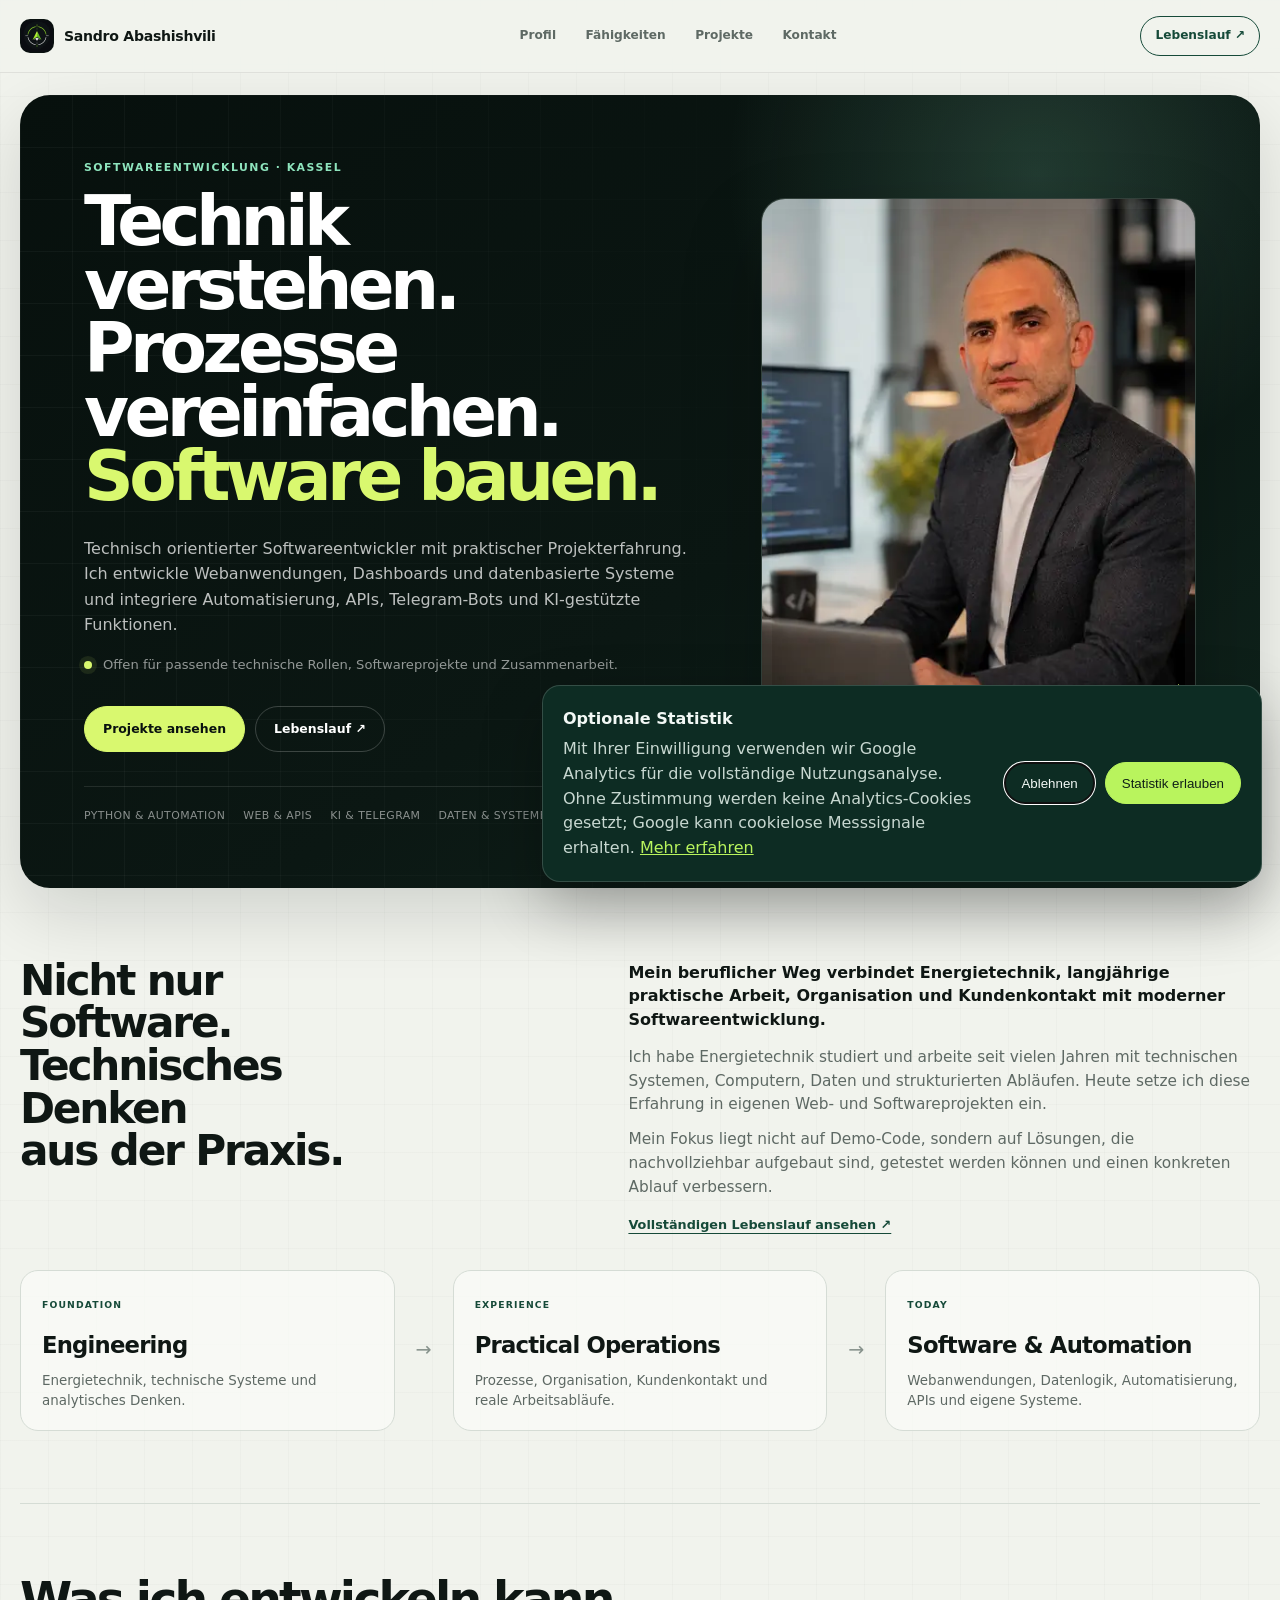
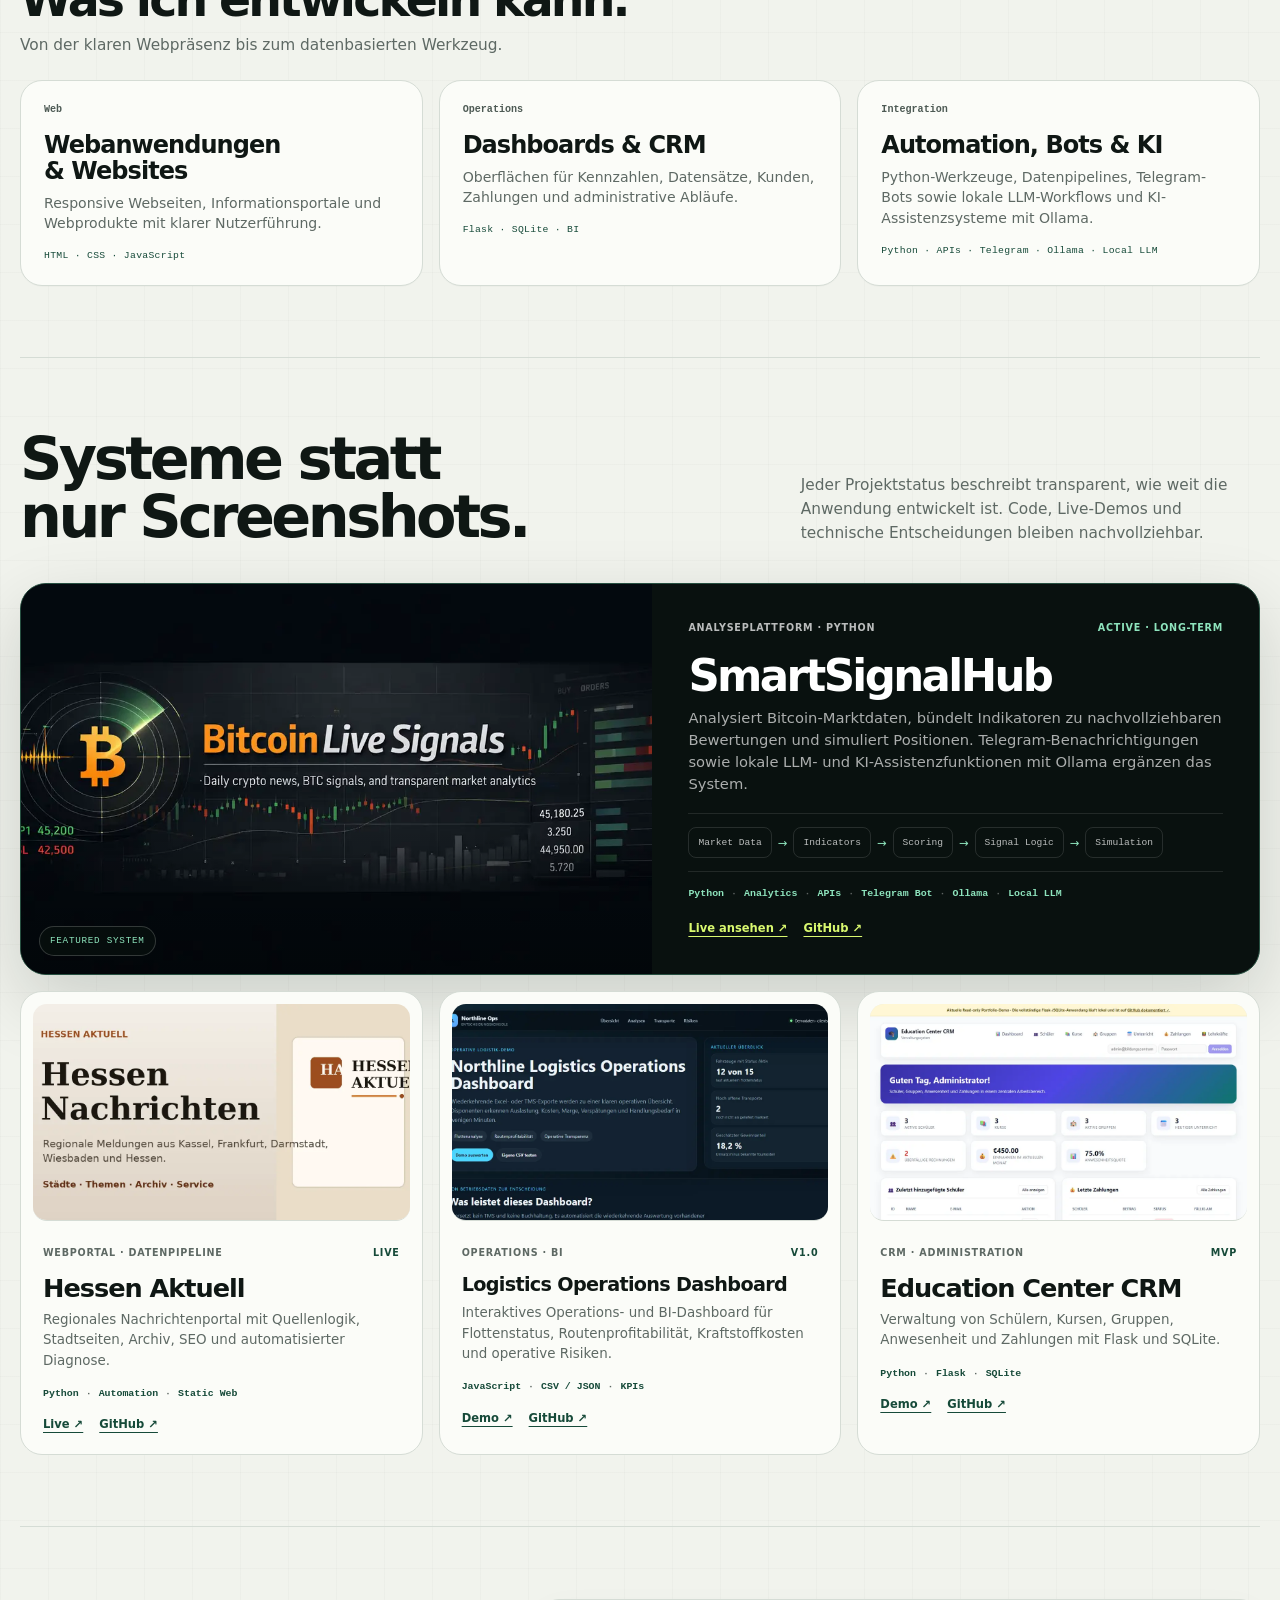
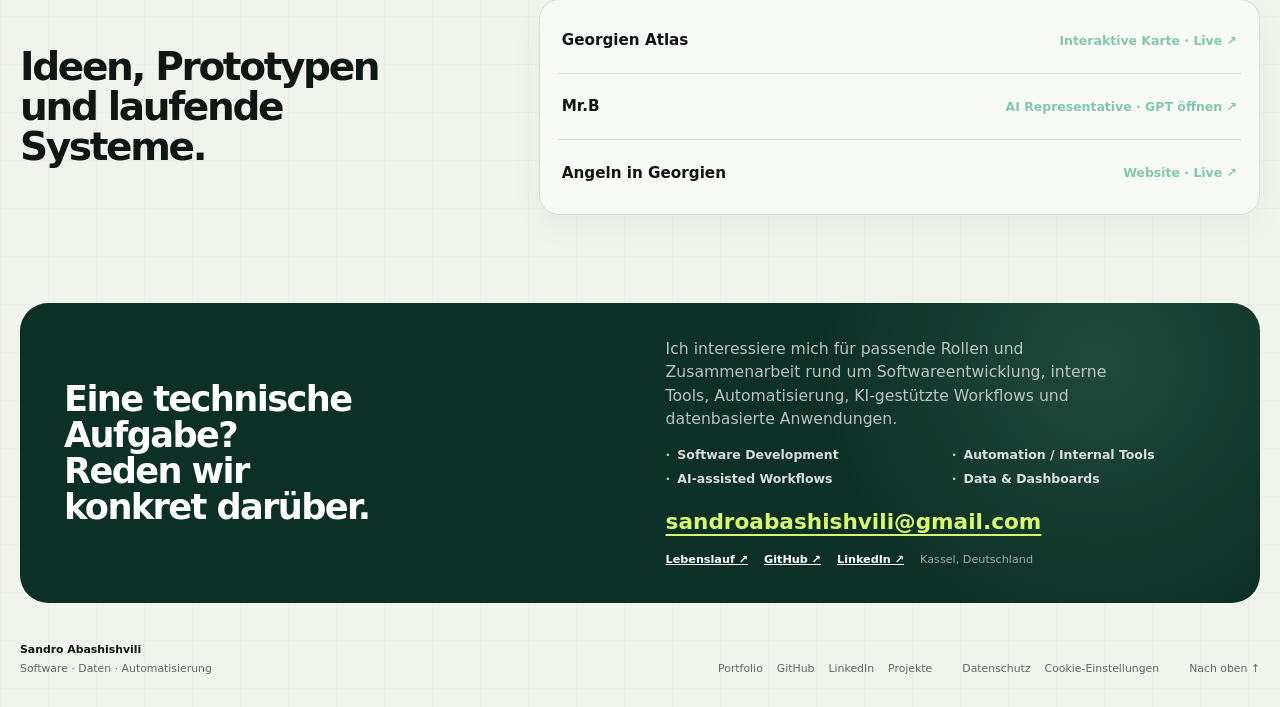
==== index.html @ 49bdd28f "Document Ollama and local LLM experience" ====
<!doctype html>
<html lang="de">
<head>
  <meta charset="utf-8">
  <meta name="viewport" content="width=device-width, initial-scale=1">
  <meta name="description" content="Sandro Abashishvili verbindet Engineering und praktische Prozesse mit Softwareentwicklung: Webanwendungen, Python-Automation, KI-Integration und Telegram-Bots.">
  <meta name="color-scheme" content="light dark">
  <meta name="theme-color" content="#f1f3ed" media="(prefers-color-scheme: light)">
  <meta name="theme-color" content="#09110f" media="(prefers-color-scheme: dark)">
  <meta name="robots" content="index, follow, max-image-preview:large">
  <link rel="canonical" href="https://sandro-abashishvili.de/">
  <meta property="og:title" content="Sandro Abashishvili | Software · Daten · Automatisierung">
  <meta property="og:description" content="Engineering → Practical Operations → Software & Automation. Webanwendungen, Python-Automation, KI-Integration und Telegram-Bots.">
  <meta property="og:type" content="website">
  <meta property="og:url" content="https://sandro-abashishvili.de/">
  <meta property="og:site_name" content="Sandro Abashishvili – Portfolio">
  <meta property="og:locale" content="de_DE">
  <meta property="og:image" content="https://sandro-abashishvili.de/assets/portfolio-social-card.png">
  <meta property="og:image:secure_url" content="https://sandro-abashishvili.de/assets/portfolio-social-card.png">
  <meta property="og:image:type" content="image/png">
  <meta property="og:image:width" content="1200">
  <meta property="og:image:height" content="630">
  <meta property="og:image:alt" content="Portfolio von Sandro Abashishvili – Software, Daten und Automatisierung">
  <meta name="twitter:card" content="summary_large_image">
  <meta name="twitter:title" content="Sandro Abashishvili | Software · Daten · Automatisierung">
  <meta name="twitter:description" content="Engineering → Practical Operations → Software & Automation. Webanwendungen, Python-Automation, KI-Integration und Telegram-Bots.">
  <meta name="twitter:image" content="https://sandro-abashishvili.de/assets/portfolio-social-card.png">
  <meta name="twitter:image:alt" content="Portfolio von Sandro Abashishvili – Software, Daten und Automatisierung">
  <script type="application/ld+json">
  {
    "@context": "https://schema.org",
    "@graph": [
      {
        "@type": "Person",
        "@id": "https://sandro-abashishvili.de/#person",
        "name": "Sandro Abashishvili",
        "url": "https://sandro-abashishvili.de/",
        "image": "https://sandro-abashishvili.de/assets/sandro-portrait.webp",
        "jobTitle": "Softwareentwickler",
        "homeLocation": { "@type": "Place", "name": "Kassel, Deutschland" },
        "sameAs": [
          "https://github.com/sandroabashishvili",
          "https://www.linkedin.com/in/aleksandre-abashishvili-03417617a/"
        ],
        "knowsAbout": ["Python","JavaScript","Webanwendungen","Dashboards","Automatisierung","KI-Integration","Telegram Bots","Datenverarbeitung","APIs"]
      },
      {
        "@type": "WebSite",
        "@id": "https://sandro-abashishvili.de/#website",
        "url": "https://sandro-abashishvili.de/",
        "name": "Sandro Abashishvili – Portfolio",
        "inLanguage": "de-DE",
        "author": { "@id": "https://sandro-abashishvili.de/#person" }
      }
    ]
  }
  </script>
  <title>Sandro Abashishvili | Software · Daten · Automatisierung</title>
  <link rel="icon" href="assets/favicon.svg" type="image/svg+xml">
  <link rel="apple-touch-icon" href="assets/portfolio-app-icon.png">
  <link rel="manifest" href="manifest.webmanifest">
  <!-- Above-the-fold styles stay inline so the mobile headline can paint without waiting for extra requests. -->
  <style>
    :root{--ink:#0f1714;--muted:#5e6964;--paper:#f1f3ed;--paper-2:#e8ece5;--white:#fff;--surface:#fbfcf8;--surface-2:#f5f7f2;--line:#d5dcd5;--green:#164a39;--green-2:#0d3026;--dark:#09110f;--dark-2:#10201a;--mint:#8ee4bd;--lime:#d9f86f;--content:1240px;--shadow:0 24px 64px rgb(15 23 20 / 10%)}
    *{box-sizing:border-box}html{scroll-behavior:smooth;scroll-padding-top:86px}body{margin:0;background:linear-gradient(rgb(15 23 20 / 2%) 1px,transparent 1px),linear-gradient(90deg,rgb(15 23 20 / 2%) 1px,transparent 1px),var(--paper);background-size:48px 48px;color:var(--ink);font-family:Inter,ui-sans-serif,system-ui,-apple-system,BlinkMacSystemFont,"Segoe UI",sans-serif;font-size:16px;line-height:1.58}a{color:inherit}img{display:block;max-width:100%}h1,h2,h3,p{overflow-wrap:break-word}h1,h2,h3{margin-top:0;overflow-wrap:normal;word-break:normal;hyphens:auto;text-wrap:balance}p{text-wrap:pretty}
    .topbar{position:sticky;z-index:100;top:0;border-bottom:1px solid rgb(15 23 20 / 8%);background:rgb(241 243 237 / 88%);backdrop-filter:blur(18px)}.nav-inner,main,footer{width:min(var(--content),calc(100% - 40px));margin-inline:auto}.nav-inner{display:grid;min-height:72px;grid-template-columns:auto 1fr auto;grid-template-areas:"brand nav cv";align-items:center;gap:30px}.brand{grid-area:brand;display:inline-flex;align-items:center;gap:10px;text-decoration:none;white-space:nowrap}.brand span{display:grid;width:34px;height:34px;overflow:hidden;place-items:center;border:1px solid rgb(15 23 20 / 10%);border-radius:10px;background:var(--dark)}.brand span img{width:100%;height:100%;object-fit:cover}.brand strong{color:var(--ink);font-size:.88rem;letter-spacing:-.02em}.topbar nav{grid-area:nav;display:flex;justify-content:flex-end;gap:clamp(16px,2.3vw,30px)}.topbar nav a,.nav-cv{color:var(--muted);font-size:.76rem;font-weight:780;text-decoration:none}.nav-cv{grid-area:cv;padding:9px 14px;border:1px solid var(--green);border-radius:999px;color:var(--green)}.nav-cv-short,.mobile-nav-cv{display:none}.menu-toggle{grid-area:menu;display:none;width:42px;height:42px;padding:10px;border:1px solid var(--line);border-radius:12px;background:transparent;color:var(--ink)}.menu-toggle span{display:block;height:2px;margin:4px 0;border-radius:999px;background:currentColor}
    .hero{position:relative;display:grid;min-height:650px;grid-template-columns:minmax(0,1.1fr) minmax(360px,.78fr);align-items:center;gap:clamp(34px,5vw,76px);margin-top:22px;padding:clamp(42px,5vw,72px);overflow:hidden;border-radius:30px;background:radial-gradient(circle at 82% 10%,rgb(142 228 189 / 18%),transparent 25%),linear-gradient(145deg,#07100d 0%,#0b1713 58%,#10251d 100%);color:var(--white);box-shadow:0 26px 70px rgb(9 17 15 / 14%)}.hero::before{position:absolute;inset:0;background:linear-gradient(rgb(255 255 255 / 4%) 1px,transparent 1px),linear-gradient(90deg,rgb(255 255 255 / 4%) 1px,transparent 1px);background-size:52px 52px;content:"";mask-image:linear-gradient(to right,black,transparent 72%);pointer-events:none}.hero-copy,.portrait-card{position:relative;z-index:1;min-width:0}.hero .eyebrow{margin:0 0 14px;color:var(--mint);font-size:.68rem;font-weight:860;letter-spacing:.14em;text-transform:uppercase}.hero h1{max-width:790px;margin:0;font-size:clamp(3rem,5.4vw,5.7rem);line-height:.92;letter-spacing:-.067em}.hero h1 em{color:var(--lime);font-style:normal}.positioning{max-width:690px;margin:28px 0 0;color:rgb(255 255 255 / 73%);font-size:clamp(1rem,1.25vw,1.12rem)}.availability{display:flex;max-width:690px;align-items:flex-start;gap:11px;margin:18px 0 0;color:rgb(255 255 255 / 56%);font-size:.82rem}.availability>span:first-child{width:8px;height:8px;flex:0 0 auto;margin-top:.46em;border-radius:50%;background:var(--lime)}.actions{display:flex;flex-wrap:wrap;gap:10px;margin-top:30px}.button{display:inline-flex;min-height:46px;align-items:center;justify-content:center;padding:0 18px;border:1px solid rgb(255 255 255 / 20%);border-radius:999px;font-size:.78rem;font-weight:850;text-decoration:none}.button.primary{border-color:var(--lime);background:var(--lime);color:var(--dark)}.button.secondary{color:var(--white)}.hero-meta{display:flex;flex-wrap:wrap;gap:10px 18px;margin-top:34px;padding-top:20px;border-top:1px solid rgb(255 255 255 / 10%);color:rgb(255 255 255 / 52%);font-size:.68rem;letter-spacing:.04em;text-transform:uppercase}
    .portrait-card{margin:0}.portrait-frame{position:relative;aspect-ratio:.78;overflow:hidden;border:1px solid rgb(255 255 255 / 14%);border-radius:24px;background:var(--dark-2);box-shadow:0 34px 80px rgb(0 0 0 / 24%)}.portrait-frame picture{display:block;width:100%;height:100%}.portrait-frame img{width:100%;height:100%;object-fit:cover;object-position:center 26%}.portrait-grid{position:absolute;z-index:2;right:16px;bottom:16px;width:54px;height:54px;border-right:1px solid var(--lime);border-bottom:1px solid var(--lime);opacity:.7}.portrait-card figcaption{display:flex;align-items:center;justify-content:space-between;gap:16px;padding:13px 2px 0;color:rgb(255 255 255 / 54%);font-size:.66rem;letter-spacing:.08em;text-transform:uppercase}.portrait-card figcaption strong{color:var(--mint);font-size:.67rem}
    @media(max-width:1080px){.nav-inner{grid-template-columns:minmax(0,1fr) auto;grid-template-areas:"brand menu" "nav nav";gap:0 12px;padding-block:8px}.menu-toggle{display:block}.nav-cv:not(.mobile-nav-cv){display:none}.topbar nav[data-mobile-menu]{grid-area:nav;display:none!important}.hero{grid-template-columns:minmax(0,1fr) minmax(300px,.72fr);padding:48px}.hero h1{font-size:clamp(2.8rem,6vw,4.8rem)}}
    @media(max-width:760px){.nav-inner,main,footer{width:min(var(--content),calc(100% - 24px))}.nav-inner{min-height:64px}.brand strong{max-width:160px;overflow:hidden;text-overflow:ellipsis}.topbar{background:#09110f}.brand strong{color:#f0f5f1}.hero{min-height:0;grid-template-columns:1fr;gap:24px;margin-top:12px;padding:23px;border-radius:22px}.hero-copy{order:1}.portrait-card{order:2;width:100%;max-width:none}.hero h1{max-width:10.5ch;font-size:clamp(2.35rem,11.3vw,3.45rem);line-height:.98;letter-spacing:-.052em}.positioning{max-width:38rem;margin-top:22px;font-size:1rem;line-height:1.55}.hero-meta{display:grid}.portrait-frame{aspect-ratio:4/3}.portrait-frame img{object-position:center 22%}.portrait-card figcaption{align-items:flex-start;flex-direction:column;gap:3px}}
    @media(max-width:430px){.brand strong{max-width:175px;font-size:.8rem}.hero{padding:20px}.hero h1{max-width:10ch}.button{width:100%}.portrait-frame{aspect-ratio:1/1}}
    @media(prefers-color-scheme:dark){:root{--ink:#f0f5f1;--muted:#c0cbc5;--paper:#09110f;--paper-2:#101b17;--surface:#101b17;--surface-2:#16231e;--line:#31443b;--green:#79d3ad;--green-2:#102d23;--shadow:0 24px 64px rgb(0 0 0 / 24%)}body{background:linear-gradient(rgb(255 255 255 / 2%) 1px,transparent 1px),linear-gradient(90deg,rgb(255 255 255 / 2%) 1px,transparent 1px),var(--paper);background-size:48px 48px}.topbar{border-bottom-color:rgb(255 255 255 / 8%);background:rgb(9 17 15 / 88%)}}
  </style>
  <link rel="stylesheet" href="assets/styles.css" media="print" onload="this.media='all'">
  <link rel="stylesheet" href="assets/polish.css" media="print" onload="this.media='all'">
  <link rel="stylesheet" href="assets/analytics-consent.css" media="print" onload="this.media='all'">
  <noscript><link rel="stylesheet" href="assets/styles.css"><link rel="stylesheet" href="assets/polish.css"><link rel="stylesheet" href="assets/analytics-consent.css"></noscript>
</head>
<body>
  <header class="topbar">
    <div class="nav-inner">
      <a class="brand" href="#start" aria-label="Zur Startseite">
        <span><img src="assets/portfolio-icon.png" alt="" width="36" height="36" decoding="async"></span>
        <strong>Sandro Abashishvili</strong>
      </a>
      <nav id="main-navigation" aria-label="Hauptnavigation" data-mobile-menu>
        <a href="#profil">Profil</a>
        <a href="#arbeitsbereiche">Fähigkeiten</a>
        <a href="#projekte">Projekte</a>
        <a href="#kontakt">Kontakt</a>
        <a class="nav-cv mobile-nav-cv" href="assets/Sandro-Abashishvili-Lebenslauf-IT-2026.pdf" target="_blank" rel="noopener noreferrer">Lebenslauf ↗</a>
      </nav>
      <a class="nav-cv" href="assets/Sandro-Abashishvili-Lebenslauf-IT-2026.pdf" target="_blank" rel="noopener noreferrer"><span class="nav-cv-full">Lebenslauf ↗</span><span class="nav-cv-short">CV ↗</span></a>
      <button class="menu-toggle" type="button" aria-expanded="false" aria-controls="main-navigation" aria-label="Navigation öffnen" data-mobile-menu-button><span></span><span></span><span></span></button>
    </div>
  </header>

  <main>
    <section class="hero" id="start">
      <div class="hero-copy">
        <p class="eyebrow">Softwareentwicklung · Kassel</p>
        <h1>Technik verstehen.<br>Prozesse vereinfachen.<br><em>Software bauen.</em></h1>
        <p class="positioning">Technisch orientierter Softwareentwickler mit praktischer Projekterfahrung. Ich entwickle Webanwendungen, Dashboards und datenbasierte Systeme und integriere Automatisierung, APIs, Telegram-Bots und KI-gestützte Funktionen.</p>
        <p class="availability"><span aria-hidden="true"></span><span class="availability-text">Offen für passende technische Rollen, Softwareprojekte und Zusammenarbeit.</span></p>
        <div class="actions"><a class="button primary" href="#projekte">Projekte ansehen</a><a class="button secondary" href="assets/Sandro-Abashishvili-Lebenslauf-IT-2026.pdf" target="_blank" rel="noopener noreferrer">Lebenslauf ↗</a></div>
        <div class="hero-meta" aria-label="Kurzprofil"><span>Python & Automation</span><span>Web & APIs</span><span>KI & Telegram</span><span>Daten & Systeme</span></div>
      </div>
      <figure class="portrait-card">
        <div class="portrait-frame"><picture><source srcset="assets/sandro-portrait-480.webp 480w, assets/sandro-portrait-720.webp 720w, assets/sandro-portrait-960.webp 960w, assets/sandro-portrait.webp 1122w" sizes="(max-width: 760px) calc(100vw - 64px), (max-width: 1080px) 38vw, 430px" type="image/webp"><img src="assets/sandro-portrait.png" alt="Sandro Abashishvili am Arbeitsplatz" width="1122" height="1402" decoding="async"></picture><span class="portrait-grid" aria-hidden="true"></span></div>
        <figcaption><span>Engineering mindset</span><strong>Praxis → Struktur → Software</strong></figcaption>
      </figure>
    </section>

    <section class="section profile" id="profil">
      <div class="section-heading profile-heading"><h2>Nicht nur Software.<br>Technisches Denken<br>aus der Praxis.</h2></div>
      <div class="profile-content">
        <p class="lead">Mein beruflicher Weg verbindet Energietechnik, langjährige praktische Arbeit, Organisation und Kundenkontakt mit moderner Softwareentwicklung.</p>
        <p>Ich habe Energietechnik studiert und arbeite seit vielen Jahren mit technischen Systemen, Computern, Daten und strukturierten Abläufen. Heute setze ich diese Erfahrung in eigenen Web- und Softwareprojekten ein.</p>
        <p>Mein Fokus liegt nicht auf Demo-Code, sondern auf Lösungen, die nachvollziehbar aufgebaut sind, getestet werden können und einen konkreten Ablauf verbessern.</p>
        <a class="text-link" href="assets/Sandro-Abashishvili-Lebenslauf-IT-2026.pdf" target="_blank" rel="noopener noreferrer">Vollständigen Lebenslauf ansehen ↗</a>
      </div>
      <div class="journey" aria-label="Beruflicher Weg">
        <article><small>Foundation</small><h3>Engineering</h3><p>Energietechnik, technische Systeme und analytisches Denken.</p></article><div class="journey-arrow" aria-hidden="true">→</div>
        <article><small>Experience</small><h3>Practical Operations</h3><p>Prozesse, Organisation, Kundenkontakt und reale Arbeitsabläufe.</p></article><div class="journey-arrow" aria-hidden="true">→</div>
        <article><small>Today</small><h3>Software & Automation</h3><p>Webanwendungen, Datenlogik, Automatisierung, APIs und eigene Systeme.</p></article>
      </div>
    </section>

    <section class="section capabilities-section" id="arbeitsbereiche">
      <div class="section-heading compact"><h2>Was ich entwickeln kann.</h2><p>Von der klaren Webpräsenz bis zum datenbasierten Werkzeug.</p></div>
      <div class="capabilities">
        <article><span>Web</span><h3>Webanwendungen & Websites</h3><p>Responsive Webseiten, Informationsportale und Webprodukte mit klarer Nutzerführung.</p><div>HTML · CSS · JavaScript</div></article>
        <article><span>Operations</span><h3>Dashboards & CRM</h3><p>Oberflächen für Kennzahlen, Datensätze, Kunden, Zahlungen und administrative Abläufe.</p><div>Flask · SQLite · BI</div></article>
        <article><span>Integration</span><h3>Automation, Bots & KI</h3><p>Python-Werkzeuge, Datenpipelines, Telegram-Bots sowie lokale LLM-Workflows und KI-Assistenzsysteme mit Ollama.</p><div>Python · APIs · Telegram · Ollama · Local LLM</div></article>
      </div>
    </section>

    <section class="section projects" id="projekte">
      <div class="section-heading projects-heading"><div><h2>Systeme statt nur Screenshots.</h2></div><p>Jeder Projektstatus beschreibt transparent, wie weit die Anwendung entwickelt ist. Code, Live-Demos und technische Entscheidungen bleiben nachvollziehbar.</p></div>
      <article class="featured-project">
        <a class="featured-visual" href="https://sandro-abashishvili.de/Bitcoin-Live-Signals/" target="_blank" rel="noopener noreferrer" aria-label="SmartSignalHub öffnen"><img src="assets/projects/smartsignalhub.webp" alt="SmartSignalHub – Bitcoin-Marktanalyse und Simulationsplattform" width="1200" height="630" loading="lazy" decoding="async"><span class="visual-label">FEATURED SYSTEM</span></a>
        <div class="featured-content"><div class="project-status"><span>Analyseplattform · Python</span><b>ACTIVE · LONG-TERM</b></div><h3>SmartSignalHub</h3><p class="featured-lead">Analysiert Bitcoin-Marktdaten, bündelt Indikatoren zu nachvollziehbaren Bewertungen und simuliert Positionen. Telegram-Benachrichtigungen sowie lokale LLM- und KI-Assistenzfunktionen mit Ollama ergänzen das System.</p><div class="system-flow" aria-label="Systemablauf"><span>Market Data</span><i>→</i><span>Indicators</span><i>→</i><span>Scoring</span><i>→</i><span>Signal Logic</span><i>→</i><span>Simulation</span></div><div class="tags"><span>Python</span><span>Analytics</span><span>APIs</span><span>Telegram Bot</span><span>Ollama</span><span>Local LLM</span></div><div class="project-actions"><a href="https://sandro-abashishvili.de/Bitcoin-Live-Signals/" target="_blank" rel="noopener noreferrer">Live ansehen ↗</a><a href="https://github.com/sandroabashishvili/Bitcoin-Live-Signals" target="_blank" rel="noopener noreferrer">GitHub ↗</a></div></div>
      </article>
      <div class="project-grid secondary-projects">
        <article class="project-card"><a class="project-image" href="https://sandro-abashishvili.de/hessen-aktuell/" target="_blank" rel="noopener noreferrer" aria-label="Hessen Aktuell öffnen"><img src="assets/projects/hessen-aktuell.webp" alt="Hessen Aktuell – regionales Nachrichtenportal" width="1200" height="630" loading="lazy" decoding="async"></a><div class="project-content"><div class="project-status"><span>Webportal · Datenpipeline</span><b>LIVE</b></div><h3>Hessen Aktuell</h3><p>Regionales Nachrichtenportal mit Quellenlogik, Stadtseiten, Archiv, SEO und automatisierter Diagnose.</p><div class="tags"><span>Python</span><span>Automation</span><span>Static Web</span></div><div class="project-actions"><a href="https://sandro-abashishvili.de/hessen-aktuell/" target="_blank" rel="noopener noreferrer">Live ↗</a><a href="https://github.com/sandroabashishvili/hessen-aktuell" target="_blank" rel="noopener noreferrer">GitHub ↗</a></div></div></article>
        <article class="project-card"><a class="project-image" href="https://sandro-abashishvili.de/logistics-operations-dashboard/" target="_blank" rel="noopener noreferrer" aria-label="Logistics Operations Dashboard öffnen"><img src="assets/projects/logistics-dashboard.webp" alt="Logistics Operations Dashboard" width="1200" height="630" loading="lazy" decoding="async"></a><div class="project-content"><div class="project-status"><span>Operations · BI</span><b>V1.0</b></div><h3>Logistics Operations Dashboard</h3><p>Interaktives Operations- und BI-Dashboard für Flottenstatus, Routenprofitabilität, Kraftstoffkosten und operative Risiken.</p><div class="tags"><span>JavaScript</span><span>CSV / JSON</span><span>KPIs</span></div><div class="project-actions"><a href="https://sandro-abashishvili.de/logistics-operations-dashboard/" target="_blank" rel="noopener noreferrer">Demo ↗</a><a href="https://github.com/sandroabashishvili/logistics-operations-dashboard" target="_blank" rel="noopener noreferrer">GitHub ↗</a></div></div></article>
        <article class="project-card"><a class="project-image" href="https://sandro-abashishvili.de/education-center-crm/" target="_blank" rel="noopener noreferrer" aria-label="Education Center CRM öffnen"><img src="assets/projects/education-crm.webp" alt="Education Center CRM Dashboard" width="1200" height="630" loading="lazy" decoding="async"></a><div class="project-content"><div class="project-status"><span>CRM · Administration</span><b>MVP</b></div><h3>Education Center CRM</h3><p>Verwaltung von Schülern, Kursen, Gruppen, Anwesenheit und Zahlungen mit Flask und SQLite.</p><div class="tags"><span>Python</span><span>Flask</span><span>SQLite</span></div><div class="project-actions"><a href="https://sandro-abashishvili.de/education-center-crm/" target="_blank" rel="noopener noreferrer">Demo ↗</a><a href="https://github.com/sandroabashishvili/education-center-crm" target="_blank" rel="noopener noreferrer">GitHub ↗</a></div></div></article>
      </div>
    </section>

    <section class="section other-projects"><div class="section-heading"><h2>Ideen, Prototypen und laufende Systeme.</h2></div><div class="project-list"><a href="https://sandro-abashishvili.de/georgien-atlas/" target="_blank" rel="noopener noreferrer"><strong>Georgien Atlas</strong><em>Interaktive Karte · Live ↗</em></a><a href="https://chatgpt.com/g/g-67b1e2c281888191a0cb0d1e8e384396-mr-b-smartsignalhub-ai-representative" target="_blank" rel="noopener noreferrer"><strong>Mr.B</strong><em>AI Representative · GPT öffnen ↗</em></a><a href="https://sandro-abashishvili.de/angeln-in-georgien/" target="_blank" rel="noopener noreferrer"><strong>Angeln in Georgien</strong><em>Website · Live ↗</em></a></div></section>

    <section class="contact" id="kontakt"><div class="contact-heading"><h2>Eine technische Aufgabe?<br>Reden wir konkret darüber.</h2></div><div class="contact-copy"><p>Ich interessiere mich für passende Rollen und Zusammenarbeit rund um Softwareentwicklung, interne Tools, Automatisierung, KI-gestützte Workflows und datenbasierte Anwendungen.</p><div class="open-to"><span>Software Development</span><span>Automation / Internal Tools</span><span>AI-assisted Workflows</span><span>Data & Dashboards</span></div><a class="email" href="mailto:sandroabashishvili@gmail.com">sandroabashishvili@gmail.com</a><div class="contact-links"><a href="assets/Sandro-Abashishvili-Lebenslauf-IT-2026.pdf" target="_blank" rel="noopener noreferrer">Lebenslauf ↗</a><a href="https://github.com/sandroabashishvili" target="_blank" rel="noopener noreferrer">GitHub ↗</a><a href="https://www.linkedin.com/in/aleksandre-abashishvili-03417617a/" target="_blank" rel="noopener noreferrer">LinkedIn ↗</a><span>Kassel, Deutschland</span></div></div></section>
  </main>

  <footer><div class="footer-profile"><strong>Sandro Abashishvili</strong><span>Software · Daten · Automatisierung</span></div><nav class="footer-profile-links" aria-label="Profil und Projekte"><a href="https://sandro-abashishvili.de/">Portfolio</a><a href="https://github.com/sandroabashishvili" target="_blank" rel="noopener noreferrer">GitHub</a><a href="https://www.linkedin.com/in/aleksandre-abashishvili-03417617a/" target="_blank" rel="noopener noreferrer">LinkedIn</a><a href="#projekte">Projekte</a></nav><nav class="footer-legal-links" aria-label="Datenschutz und Einstellungen"><a href="datenschutz/">Datenschutz</a><button type="button" class="footer-link-button" data-consent-settings>Cookie-Einstellungen</button></nav><a href="#start">Nach oben ↑</a></footer>
  <script src="assets/analytics-consent.js" defer></script>
  <script src="assets/navigation.js"></script>
</body>
</html>
---- assets/styles.css ----
:root {
  --ink: #0f1714;
  --muted: #5e6964;
  --paper: #f1f3ed;
  --paper-2: #e8ece5;
  --white: #ffffff;
  --surface: #fbfcf8;
  --surface-2: #f5f7f2;
  --line: #d5dcd5;
  --green: #164a39;
  --green-2: #0d3026;
  --dark: #09110f;
  --dark-2: #10201a;
  --mint: #8ee4bd;
  --lime: #d9f86f;
  --orange: #d28f57;
  --radius: 22px;
  --content: 1240px;
  --shadow: 0 24px 64px rgb(15 23 20 / 10%);
}

* { box-sizing: border-box; }
html { scroll-behavior: smooth; scroll-padding-top: 86px; }
body {
  margin: 0;
  background:
    linear-gradient(rgb(15 23 20 / 2%) 1px, transparent 1px),
    linear-gradient(90deg, rgb(15 23 20 / 2%) 1px, transparent 1px),
    var(--paper);
  background-size: 48px 48px;
  color: var(--ink);
  font-family: Inter, ui-sans-serif, system-ui, -apple-system, BlinkMacSystemFont, "Segoe UI", sans-serif;
  font-size: 16px;
  line-height: 1.58;
}
a { color: inherit; }
img { display: block; max-width: 100%; }
h1, h2, h3, p { overflow-wrap: break-word; }
h1, h2, h3 { margin-top: 0; overflow-wrap: normal; word-break: normal; hyphens: auto; text-wrap: balance; }
p { text-wrap: pretty; }
::selection { background: var(--lime); color: var(--dark); }

.topbar {
  position: sticky;
  z-index: 100;
  top: 0;
  border-bottom: 1px solid rgb(15 23 20 / 8%);
  background: rgb(241 243 237 / 88%);
  backdrop-filter: blur(18px);
}

.nav-inner, main, footer {
  width: min(var(--content), calc(100% - 40px));
  margin-inline: auto;
}

.nav-inner {
  display: grid;
  min-height: 72px;
  grid-template-columns: auto 1fr auto;
  grid-template-areas: "brand nav cv";
  align-items: center;
  gap: 30px;
}

.brand {
  grid-area: brand;
  display: inline-flex;
  align-items: center;
  gap: 10px;
  text-decoration: none;
  white-space: nowrap;
}
.brand span {
  display: grid;
  width: 34px;
  height: 34px;
  overflow: hidden;
  place-items: center;
  border: 1px solid rgb(15 23 20 / 10%);
  border-radius: 10px;
  background: var(--dark);
}
.brand span img { width: 100%; height: 100%; object-fit: cover; }
.brand strong { color: var(--ink); font-size: .88rem; letter-spacing: -.02em; }

.topbar nav {
  grid-area: nav;
  display: flex;
  justify-content: flex-end;
  gap: clamp(16px, 2.3vw, 30px);
}
.topbar nav a, .nav-cv {
  color: var(--muted);
  font-size: .76rem;
  font-weight: 780;
  text-decoration: none;
}
.topbar nav a:hover, .topbar nav a:focus-visible { color: var(--ink); }
.nav-cv {
  grid-area: cv;
  padding: 9px 14px;
  border: 1px solid var(--green);
  border-radius: 999px;
  color: var(--green);
  transition: background 180ms ease, color 180ms ease, transform 180ms ease;
}
.nav-cv:hover { background: var(--green); color: var(--white); transform: translateY(-1px); }
.nav-cv-short { display: none; }
.mobile-nav-cv { display: none; }

.menu-toggle {
  grid-area: menu;
  display: none;
  width: 42px;
  height: 42px;
  padding: 10px;
  border: 1px solid var(--line);
  border-radius: 12px;
  background: transparent;
  color: var(--ink);
  cursor: pointer;
}
.menu-toggle span { display: block; height: 2px; margin: 4px 0; border-radius: 999px; background: currentColor; transition: transform 180ms ease, opacity 180ms ease; }
.menu-toggle[aria-expanded="true"] span:nth-child(1) { transform: translateY(6px) rotate(45deg); }
.menu-toggle[aria-expanded="true"] span:nth-child(2) { opacity: 0; }
.menu-toggle[aria-expanded="true"] span:nth-child(3) { transform: translateY(-6px) rotate(-45deg); }

.hero {
  position: relative;
  display: grid;
  min-height: 650px;
  grid-template-columns: minmax(0, 1.1fr) minmax(360px, .78fr);
  align-items: center;
  gap: clamp(34px, 5vw, 76px);
  margin-top: 22px;
  padding: clamp(42px, 5vw, 72px);
  overflow: hidden;
  border-radius: 30px;
  background:
    radial-gradient(circle at 82% 10%, rgb(142 228 189 / 18%), transparent 25%),
    linear-gradient(145deg, #07100d 0%, #0b1713 58%, #10251d 100%);
  color: var(--white);
  box-shadow: 0 26px 70px rgb(9 17 15 / 14%);
}
.hero::before {
  position: absolute;
  inset: 0;
  background:
    linear-gradient(rgb(255 255 255 / 4%) 1px, transparent 1px),
    linear-gradient(90deg, rgb(255 255 255 / 4%) 1px, transparent 1px);
  background-size: 52px 52px;
  content: "";
  mask-image: linear-gradient(to right, black, transparent 72%);
  pointer-events: none;
}
.hero-copy, .portrait-card { position: relative; z-index: 1; min-width: 0; }

.eyebrow, .kicker {
  margin: 0 0 14px;
  color: #3d7662;
  font-size: .68rem;
  font-weight: 860;
  letter-spacing: .14em;
  text-transform: uppercase;
}
.hero .eyebrow { color: var(--mint); }
h1 {
  max-width: 790px;
  margin: 0;
  font-size: clamp(3rem, 5.4vw, 5.7rem);
  line-height: .92;
  letter-spacing: -.067em;
}
h1 em { color: var(--lime); font-style: normal; }
.positioning {
  max-width: 690px;
  margin: 28px 0 0;
  color: rgb(255 255 255 / 73%);
  font-size: clamp(1rem, 1.25vw, 1.12rem);
}
.availability {
  display: flex;
  max-width: 690px;
  align-items: flex-start;
  gap: 11px;
  margin: 18px 0 0;
  color: rgb(255 255 255 / 56%);
  font-size: .82rem;
}
.availability > span:first-child {
  width: 8px;
  height: 8px;
  flex: 0 0 auto;
  margin-top: .46em;
  border-radius: 50%;
  background: var(--lime);
  box-shadow: 0 0 0 5px rgb(217 248 111 / 9%);
}
.availability-text { flex: 1; }
.actions { display: flex; flex-wrap: wrap; gap: 10px; margin-top: 30px; }
.button {
  display: inline-flex;
  min-height: 46px;
  align-items: center;
  justify-content: center;
  padding: 0 18px;
  border: 1px solid rgb(255 255 255 / 20%);
  border-radius: 999px;
  font-size: .78rem;
  font-weight: 850;
  text-decoration: none;
  transition: transform 180ms ease, border-color 180ms ease, background 180ms ease;
}
.button:hover { transform: translateY(-2px); }
.button.primary { border-color: var(--lime); background: var(--lime); color: var(--dark); }
.button.secondary { color: var(--white); }
.button.secondary:hover { border-color: var(--mint); }
.hero-meta {
  display: flex;
  flex-wrap: wrap;
  gap: 10px 18px;
  margin-top: 34px;
  padding-top: 20px;
  border-top: 1px solid rgb(255 255 255 / 10%);
  color: rgb(255 255 255 / 52%);
  font-size: .68rem;
  letter-spacing: .04em;
  text-transform: uppercase;
}
.hero-meta b { margin-right: 6px; color: var(--mint); }

.portrait-card { margin: 0; }
.portrait-frame {
  position: relative;
  aspect-ratio: .78;
  overflow: hidden;
  border: 1px solid rgb(255 255 255 / 14%);
  border-radius: 24px;
  background: var(--dark-2);
  box-shadow: 0 34px 80px rgb(0 0 0 / 24%);
}
.portrait-frame::before {
  position: absolute;
  z-index: 2;
  inset: 0;
  border: 10px solid rgb(255 255 255 / 3%);
  content: "";
  pointer-events: none;
}
.portrait-frame picture { display: block; width: 100%; height: 100%; }
.portrait-frame img { width: 100%; height: 100%; object-fit: cover; object-position: center 26%; }
.portrait-grid {
  position: absolute;
  z-index: 2;
  right: 16px;
  bottom: 16px;
  width: 54px;
  height: 54px;
  border-right: 1px solid var(--lime);
  border-bottom: 1px solid var(--lime);
  opacity: .7;
}
.portrait-grid::before, .portrait-grid::after { position: absolute; right: 0; bottom: 0; background: var(--lime); content: ""; }
.portrait-grid::before { width: 18px; height: 1px; bottom: 17px; }
.portrait-grid::after { width: 1px; height: 18px; right: 17px; }
.portrait-card figcaption {
  display: flex;
  align-items: center;
  justify-content: space-between;
  gap: 16px;
  padding: 13px 2px 0;
  color: rgb(255 255 255 / 54%);
  font-size: .66rem;
  letter-spacing: .08em;
  text-transform: uppercase;
}
.portrait-card figcaption strong { color: var(--mint); font-size: .67rem; }

.system-status {
  display: grid;
  grid-template-columns: 1.1fr repeat(4, minmax(0, 1fr));
  margin-top: 14px;
  overflow: hidden;
  border: 1px solid var(--line);
  border-radius: 16px;
  background: rgb(251 252 248 / 84%);
  box-shadow: 0 8px 26px rgb(15 23 20 / 4%);
}
.system-status > * { min-width: 0; padding: 13px 16px; border-right: 1px solid var(--line); }
.system-status > *:last-child { border-right: 0; }
.status-title { display: flex; align-items: center; gap: 10px; }
.status-title span {
  display: grid;
  width: 30px;
  height: 24px;
  place-items: center;
  border-radius: 7px;
  background: var(--dark);
  color: var(--lime);
  font-family: ui-monospace, SFMono-Regular, Menlo, monospace;
  font-size: .58rem;
}
.status-title strong { font-size: .74rem; text-transform: uppercase; letter-spacing: .07em; }
.system-status a {
  display: grid;
  grid-template-columns: 8px 1fr;
  gap: 1px 8px;
  align-items: center;
  text-decoration: none;
}
.system-status a i { width: 7px; height: 7px; grid-row: 1 / span 2; border-radius: 50%; background: #9aa49f; }
.system-status a i.live { background: #50c878; box-shadow: 0 0 0 4px rgb(80 200 120 / 10%); }
.system-status a i.active { background: var(--orange); box-shadow: 0 0 0 4px rgb(210 143 87 / 10%); }
.system-status a span { overflow: hidden; font-size: .72rem; font-weight: 780; text-overflow: ellipsis; white-space: nowrap; }
.system-status a b { grid-column: 2; color: var(--muted); font-size: .55rem; letter-spacing: .08em; }
.system-status a:hover { background: var(--surface-2); }

.section { padding: clamp(68px, 8vw, 112px) 0; }
.section-heading h2, .contact h2 {
  margin: 0;
  font-size: clamp(2.35rem, 4.6vw, 4.7rem);
  line-height: .98;
  letter-spacing: -.06em;
}
.section-heading h2 span, .contact h2 span { color: #738078; }
.section-heading.compact { max-width: 760px; }
.section-heading > p:last-child:not(.kicker) { max-width: 620px; margin: 18px 0 0; color: var(--muted); }

.profile {
  display: grid;
  grid-template-columns: minmax(0, .9fr) minmax(0, 1.1fr);
  gap: 48px clamp(50px, 8vw, 120px);
}
.profile-content { color: var(--muted); }
.profile-content p { margin: 0 0 18px; }
.profile-content .lead { color: var(--ink); font-size: 1.08rem; font-weight: 680; }
.text-link { display: inline-block; margin-top: 6px; color: var(--green); font-size: .8rem; font-weight: 850; text-underline-offset: 4px; }

.journey {
  display: grid;
  grid-column: 1 / -1;
  grid-template-columns: 1fr auto 1fr auto 1fr;
  align-items: stretch;
  gap: 14px;
  margin-top: 4px;
}
.journey article {
  position: relative;
  min-height: 210px;
  padding: 24px;
  border: 1px solid var(--line);
  border-radius: 18px;
  background: rgb(251 252 248 / 72%);
}
.journey article > span { position: absolute; top: 18px; right: 20px; color: #9aa49f; font-family: ui-monospace, SFMono-Regular, Menlo, monospace; font-size: .66rem; }
.journey small { color: var(--green); font-size: .58rem; font-weight: 850; letter-spacing: .12em; text-transform: uppercase; }
.journey h3 { margin: 38px 0 9px; font-size: 1.42rem; letter-spacing: -.035em; }
.journey p { margin: 0; color: var(--muted); font-size: .82rem; }
.journey-arrow { display: grid; width: 34px; place-items: center; color: #87928c; font-size: 1.2rem; }

.capabilities-section { border-top: 1px solid var(--line); }
.capabilities { display: grid; grid-template-columns: repeat(3, minmax(0, 1fr)); gap: 16px; margin-top: 34px; }
.capabilities article {
  display: flex;
  min-height: 280px;
  flex-direction: column;
  padding: 28px;
  border: 1px solid var(--line);
  border-radius: var(--radius);
  background: var(--surface);
  box-shadow: 0 1px 0 rgb(15 23 20 / 2%);
  transition: transform 200ms ease, box-shadow 200ms ease, border-color 200ms ease;
}
.capabilities article:hover { transform: translateY(-4px); border-color: rgb(22 74 57 / 28%); box-shadow: var(--shadow); }
.capabilities article > span { color: #4d5a54; font-family: ui-monospace, SFMono-Regular, Menlo, monospace; font-size: .63rem; font-weight: 800; }
.capabilities h3 { margin: 48px 0 12px; font-size: 1.5rem; line-height: 1.08; letter-spacing: -.04em; }
.capabilities p { margin: 0; color: var(--muted); font-size: .86rem; }
.capabilities article > div { margin-top: auto; padding-top: 28px; color: var(--green); font-family: ui-monospace, SFMono-Regular, Menlo, monospace; font-size: .61rem; letter-spacing: .03em; }

.projects { border-top: 1px solid var(--line); }
.projects-heading { display: grid; grid-template-columns: minmax(0, 1fr) minmax(300px, .62fr); align-items: end; gap: 40px; }
.projects-heading > p { margin: 0 0 4px; color: var(--muted); }

.featured-project {
  display: grid;
  grid-template-columns: minmax(0, 1.2fr) minmax(360px, .8fr);
  margin-top: 38px;
  overflow: hidden;
  border: 1px solid #264f40;
  border-radius: 26px;
  background: var(--dark);
  color: var(--white);
  box-shadow: 0 26px 72px rgb(9 17 15 / 16%);
}
.featured-visual { position: relative; display: block; min-height: 480px; overflow: hidden; background: #020706; }
.featured-visual img { width: 100%; height: 100%; object-fit: cover; object-position: center; transition: transform 260ms ease; }
.featured-visual:hover img { transform: scale(1.012); }
.featured-visual::after { position: absolute; inset: 0; background: linear-gradient(to top, rgb(0 0 0 / 30%), transparent 38%); content: ""; }
.visual-label {
  position: absolute;
  z-index: 2;
  left: 18px;
  bottom: 18px;
  padding: 7px 10px;
  border: 1px solid rgb(255 255 255 / 18%);
  border-radius: 999px;
  background: rgb(9 17 15 / 72%);
  color: var(--mint);
  font-family: ui-monospace, SFMono-Regular, Menlo, monospace;
  font-size: .58rem;
  letter-spacing: .08em;
}
.featured-content { display: flex; min-width: 0; flex-direction: column; padding: clamp(30px, 4vw, 46px); }
.project-status { display: flex; align-items: center; justify-content: space-between; gap: 14px; color: var(--muted); font-size: .6rem; font-weight: 850; letter-spacing: .08em; text-transform: uppercase; }
.featured-project .project-status { color: rgb(255 255 255 / 72%); }
.project-status b { color: var(--green); white-space: nowrap; }
.featured-project .project-status b { color: var(--mint); }
.featured-content h3 { margin: 34px 0 13px; font-size: clamp(2.2rem, 4vw, 4rem); line-height: .95; letter-spacing: -.06em; }
.featured-lead { margin: 0; color: rgb(255 255 255 / 66%); font-size: .94rem; }
.system-flow { display: flex; flex-wrap: wrap; align-items: center; gap: 7px; margin-top: 28px; padding: 16px 0; border-top: 1px solid rgb(255 255 255 / 10%); border-bottom: 1px solid rgb(255 255 255 / 10%); }
.system-flow span { padding: 6px 8px; border: 1px solid rgb(255 255 255 / 12%); border-radius: 8px; color: rgb(255 255 255 / 72%); font-family: ui-monospace, SFMono-Regular, Menlo, monospace; font-size: .58rem; }
.system-flow i { color: var(--mint); font-style: normal; font-size: .72rem; }
.tags { display: flex; flex-wrap: wrap; gap: 6px; margin-top: 20px; }
.tags span { padding: 6px 9px; border: 1px solid var(--line); border-radius: 999px; color: var(--muted); font-size: .64rem; font-weight: 760; }
.featured-project .tags span { border-color: rgb(255 255 255 / 12%); color: rgb(255 255 255 / 56%); }
.project-actions { display: flex; flex-wrap: wrap; gap: 16px; margin-top: auto; padding-top: 28px; }
.project-actions a { color: var(--green); font-size: .72rem; font-weight: 850; text-underline-offset: 4px; }
.featured-project .project-actions a { color: var(--lime); }

.project-grid { display: grid; grid-template-columns: repeat(3, minmax(0, 1fr)); gap: 16px; margin-top: 16px; }
.project-card {
  display: flex;
  min-width: 0;
  overflow: hidden;
  flex-direction: column;
  border: 1px solid var(--line);
  border-radius: var(--radius);
  background: var(--surface);
  transition: transform 200ms ease, box-shadow 200ms ease;
}
.project-card:hover { transform: translateY(-4px); box-shadow: var(--shadow); }
.project-image { position: relative; display: block; aspect-ratio: 1200 / 690; overflow: hidden; border-bottom: 1px solid var(--line); background: #e8ede8; }
.project-image img { width: 100%; height: 100%; object-fit: cover; object-position: center; transition: transform 220ms ease; }
.project-image img[src*="education-crm"] { object-position: top center; }
.project-card:hover .project-image img { transform: scale(1.015); }
.project-content { display: flex; min-width: 0; flex: 1; flex-direction: column; padding: 24px; }
.project-content h3 { margin: 20px 0 10px; font-size: clamp(1.3rem, 2vw, 1.75rem); line-height: 1.06; letter-spacing: -.04em; }
.project-content > p { margin: 0; color: var(--muted); font-size: .82rem; }
.project-content .project-actions { padding-top: 24px; }

.other-projects { display: grid; grid-template-columns: minmax(0, .78fr) minmax(0, 1.22fr); gap: clamp(50px, 8vw, 120px); border-top: 1px solid var(--line); }
.project-list { border-top: 1px solid var(--line); }
.project-list a { display: grid; grid-template-columns: 40px 1fr auto; align-items: center; gap: 16px; min-height: 72px; border-bottom: 1px solid var(--line); text-decoration: none; transition: padding 180ms ease, background 180ms ease; }
.project-list a:hover { padding-inline: 12px; background: rgb(255 255 255 / 42%); }
.project-list span { color: #929d97; font-family: ui-monospace, SFMono-Regular, Menlo, monospace; font-size: .62rem; }
.project-list strong { font-size: .88rem; }
.project-list em { color: var(--muted); font-size: .68rem; font-style: normal; }

.contact {
  display: grid;
  grid-template-columns: minmax(0, 1fr) minmax(340px, .78fr);
  gap: clamp(50px, 8vw, 110px);
  margin: 28px 0 74px;
  padding: clamp(42px, 6vw, 68px);
  border-radius: 28px;
  background:
    radial-gradient(circle at 87% 20%, rgb(142 228 189 / 14%), transparent 25%),
    var(--green-2);
  color: var(--white);
}
.contact .kicker { color: var(--mint); }
.contact h2 span { color: rgb(255 255 255 / 52%); }
.contact-copy { color: rgb(255 255 255 / 70%); }
.contact-copy > p { margin-top: 0; }
.open-to { display: flex; flex-wrap: wrap; gap: 7px; margin: 22px 0 28px; }
.open-to span { padding: 7px 10px; border: 1px solid rgb(255 255 255 / 14%); border-radius: 999px; color: rgb(255 255 255 / 72%); font-size: .64rem; }
.email { display: inline-block; color: var(--lime); font-size: clamp(1rem, 2vw, 1.35rem); font-weight: 850; text-underline-offset: 5px; }
.contact-links { display: flex; flex-wrap: wrap; gap: 10px 16px; margin-top: 24px; color: rgb(255 255 255 / 58%); font-size: .7rem; }
.contact-links a { color: var(--white); font-weight: 760; }

footer {
  display: grid;
  grid-template-columns: 1fr auto auto auto;
  align-items: end;
  gap: 18px 30px;
  padding: 0 0 30px;
  color: var(--muted);
  font-size: .68rem;
}
.footer-profile { display: grid; gap: 2px; }
.footer-profile strong { color: var(--ink); }
.footer-profile-links, .footer-legal-links { display: flex; gap: 14px; }
footer a, .footer-link-button { color: inherit; font: inherit; text-decoration: none; }
footer a:hover, .footer-link-button:hover { color: var(--ink); }
.footer-link-button { padding: 0; border: 0; background: none; cursor: pointer; }

@media (max-width: 1080px) {
  .nav-inner { grid-template-columns: auto 1fr auto auto; grid-template-areas: "brand . cv menu"; gap: 14px; }
  .topbar nav[data-mobile-menu] {
    position: absolute;
    top: calc(100% + 1px);
    right: 20px;
    left: 20px;
    display: none;
    padding: 14px;
    border: 1px solid var(--line);
    border-radius: 16px;
    background: var(--surface);
    box-shadow: var(--shadow);
  }
  .topbar nav[data-mobile-menu][data-open="true"] { display: grid; gap: 4px; }
  .topbar nav[data-mobile-menu] a { padding: 11px 10px; border-radius: 10px; }
  .topbar nav[data-mobile-menu] a:hover { background: var(--paper-2); }
  .mobile-nav-cv { display: block; }
  .menu-toggle { display: block; }
  .hero { grid-template-columns: minmax(0, 1fr) minmax(300px, .72fr); padding: 48px; }
  h1 { font-size: clamp(2.8rem, 6vw, 4.8rem); }
  .system-status { grid-template-columns: repeat(2, minmax(0, 1fr)); }
  .system-status > * { border-bottom: 1px solid var(--line); }
  .system-status > *:nth-last-child(-n+2) { border-bottom: 0; }
  .status-title { grid-column: 1 / -1; }
  .profile, .other-projects, .contact { grid-template-columns: 1fr 1fr; gap: 48px; }
  .journey { grid-template-columns: 1fr; }
  .journey-arrow { width: auto; height: 22px; transform: rotate(90deg); }
  .project-grid { grid-template-columns: repeat(2, minmax(0, 1fr)); }
  .featured-project { grid-template-columns: 1fr; }
  .featured-visual { min-height: 390px; }
  .projects-heading { grid-template-columns: 1fr; align-items: start; }
  footer { grid-template-columns: 1fr auto; }
}

@media (max-width: 760px) {
  .nav-inner, main, footer { width: min(var(--content), calc(100% - 24px)); }
  .nav-inner { min-height: 64px; }
  .brand strong { max-width: 160px; overflow: hidden; text-overflow: ellipsis; }
  .nav-cv-full { display: none; }
  .nav-cv-short { display: inline; }
  .nav-cv { padding: 8px 11px; }
  .hero { min-height: 0; grid-template-columns: 1fr; gap: 34px; margin-top: 12px; padding: 30px; border-radius: 22px; }
  .hero-copy { order: 1; }
  .portrait-card { order: 2; max-width: 520px; }
  h1 { font-size: clamp(2.65rem, 13vw, 4.3rem); }
  .positioning { margin-top: 22px; font-size: .98rem; }
  .hero-meta { display: grid; }
  .portrait-frame { aspect-ratio: 1 / 1.05; }
  .portrait-frame img { object-position: center 22%; }
  .portrait-card figcaption { align-items: flex-start; flex-direction: column; gap: 3px; }
  .system-status { grid-template-columns: 1fr; }
  .system-status > *, .system-status > *:nth-last-child(-n+2) { border-right: 0; border-bottom: 1px solid var(--line); }
  .system-status > *:last-child { border-bottom: 0; }
  .status-title { grid-column: auto; }
  .section { padding: 64px 0; }
  .section-heading h2, .contact h2 { font-size: clamp(2.2rem, 11vw, 3.6rem); }
  .profile, .other-projects, .contact { grid-template-columns: 1fr; gap: 34px; }
  .journey { margin-top: 0; }
  .capabilities { grid-template-columns: 1fr; }
  .capabilities article { min-height: 220px; }
  .capabilities h3 { margin-top: 34px; }
  .featured-visual { min-height: 300px; }
  .featured-content { padding: 28px; }
  .system-flow { gap: 5px; }
  .system-flow span { font-size: .54rem; }
  .project-grid { grid-template-columns: 1fr; }
  .project-list a { grid-template-columns: 28px 1fr; padding: 12px 0; }
  .project-list em { grid-column: 2; }
  .contact { margin-bottom: 48px; padding: 30px; border-radius: 22px; }
  footer { grid-template-columns: 1fr; align-items: start; }
  .footer-profile-links, .footer-legal-links { flex-wrap: wrap; }
}

@media (max-width: 430px) {
  .brand strong { max-width: 125px; font-size: .8rem; }
  .hero { padding: 24px; }
  h1 { font-size: clamp(2.45rem, 13vw, 3.55rem); }
  .button { width: 100%; }
  .portrait-frame { aspect-ratio: .92; }
  .project-status { align-items: flex-start; flex-direction: column; gap: 5px; }
  .featured-content h3 { font-size: 2.3rem; }
}

@media (prefers-reduced-motion: reduce) {
  html { scroll-behavior: auto; }
  *, *::before, *::after { transition-duration: .01ms !important; animation-duration: .01ms !important; animation-iteration-count: 1 !important; }
}

@media (prefers-color-scheme: dark) {
  :root {
    --ink: #f0f5f1;
    --muted: #9aa8a1;
    --paper: #09110f;
    --paper-2: #101b17;
    --surface: #101a17;
    --surface-2: #14221d;
    --line: #26352f;
    --green: #79d3ad;
    --green-2: #102d23;
    --shadow: 0 24px 64px rgb(0 0 0 / 24%);
  }
  body {
    background:
      linear-gradient(rgb(255 255 255 / 2%) 1px, transparent 1px),
      linear-gradient(90deg, rgb(255 255 255 / 2%) 1px, transparent 1px),
      var(--paper);
    background-size: 48px 48px;
  }
  .topbar { border-bottom-color: rgb(255 255 255 / 8%); background: rgb(9 17 15 / 88%); }
  .nav-cv { border-color: var(--green); color: var(--green); }
  .nav-cv:hover { background: var(--green); color: var(--dark); }
  .system-status, .journey article { background: rgb(16 26 23 / 86%); }
  .capabilities article, .project-card { background: var(--surface); }
  .project-list a:hover { background: rgb(255 255 255 / 3%); }
  .tags span { border-color: var(--line); }
  .button.primary { color: var(--dark); }
  .topbar nav[data-mobile-menu] { background: var(--surface); }
  .topbar nav[data-mobile-menu] a:hover { background: var(--paper-2); }
}
---- assets/polish.css ----
/* Responsive typography, spacing and proportion refinements. */
html, body { max-width: 100%; overflow-x: clip; }
p, li, span, a { overflow-wrap: normal; word-break: normal; }
p { text-wrap: wrap; hyphens: none; }
h1, h2, h3 { text-wrap: balance; hyphens: none; }

.section { padding-block: clamp(50px, 5.6vw, 74px); }
.section-heading h2,
.contact h2 { color: var(--ink); }
.contact h2 { color: var(--white); }
.section-heading h2 span,
.contact h2 span { color: inherit; }

.featured-lead,
.project-content > p,
.profile-content p,
.contact-copy > p,
.section-heading > p,
.journey p,
.capabilities p {
  max-width: 68ch;
  line-height: 1.55;
}
.profile-content p,
.contact-copy > p,
.section-heading > p:last-child:not(.kicker) {
  font-size: clamp(.96rem, 1.05vw, 1.04rem);
}

/* Profile */
.profile {
  grid-template-columns: minmax(0, .92fr) minmax(0, 1.08fr);
  align-items: start;
  gap: 34px clamp(40px, 5.5vw, 76px);
}
.profile-heading h2 {
  max-width: 11ch;
  font-size: clamp(2.5rem, 3.3vw, 3.5rem);
  line-height: 1.01;
  letter-spacing: -.052em;
}
.profile-content { padding-top: 1px; }
.profile-content p { margin-bottom: 11px; }
.profile-content .lead {
  margin-bottom: 14px;
  font-size: clamp(1rem, 1.12vw, 1.08rem);
  line-height: 1.48;
}
.text-link { margin-top: 3px; }

.journey { gap: 12px; margin-top: 0; }
.journey article { min-height: 0; padding: 19px 21px; }
.journey h3 { margin: 13px 0 7px; }
.journey p { font-size: .84rem; line-height: 1.5; }
.journey small { display: inline-block; }

/* Capabilities */
.section-heading.compact { max-width: none; }
.capabilities-section .section-heading h2 {
  max-width: none;
  white-space: nowrap;
  font-size: clamp(2.55rem, 3.7vw, 3.9rem);
  line-height: 1;
}
.capabilities-section .section-heading > p:last-child:not(.kicker) { margin-top: 11px; }
.capabilities { margin-top: 22px; }
.capabilities article { min-height: 0; padding: 21px 23px; }
.capabilities h3 { margin: 15px 0 8px; }
.capabilities p { font-size: .88rem; line-height: 1.48; }
.capabilities article > div { margin-top: 14px; padding-top: 0; }

/* Featured project */
.featured-project { grid-template-columns: minmax(0, 1.02fr) minmax(455px, .98fr); }
.featured-visual { min-height: 390px; }
.featured-content { padding: clamp(26px, 3vw, 36px); }
.featured-content h3 {
  margin: 20px 0 10px;
  font-size: clamp(2.5rem, 3.4vw, 3.55rem);
}
.featured-lead { font-size: .92rem; line-height: 1.5; }
.system-flow {
  flex-wrap: nowrap;
  gap: 6px;
  margin-top: 18px;
  padding: 13px 0;
}
.system-flow span { flex: 0 0 auto; padding: 7px 9px; font-size: .6rem; }
.system-flow i { flex: 0 0 auto; }
.featured-project .tags { margin-top: 14px; }
.featured-project .project-actions { margin-top: 17px; padding-top: 0; }

/* Technology labels are text, not buttons. */
.project-card .tags,
.featured-project .tags {
  gap: 7px;
  align-items: center;
}
.project-card .tags span,
.featured-project .tags span {
  padding: 0;
  border: 0;
  border-radius: 0;
  background: transparent;
  color: var(--green);
  font-family: ui-monospace, SFMono-Regular, Menlo, monospace;
  font-size: .62rem;
  font-weight: 760;
}
.featured-project .tags span { color: var(--mint); }
.project-card .tags span + span::before,
.featured-project .tags span + span::before {
  margin-right: 7px;
  color: var(--muted);
  content: "·";
}
.featured-project .tags span + span::before { color: rgb(255 255 255 / 35%); }

.featured-project .project-actions a,
.project-card .project-actions a {
  font-weight: 850;
  text-decoration-thickness: 1px;
  text-underline-offset: 4px;
}
.featured-project .project-actions a { color: var(--lime); }
.project-card .project-actions a { color: var(--green); }
.featured-project .project-actions a:hover,
.project-card .project-actions a:hover { color: var(--green-2); }
.featured-project .project-actions a:hover { color: var(--mint); }

/* Secondary project cards */
.secondary-projects .project-image {
  margin: 12px 12px 6px;
  overflow: hidden;
  border-radius: 14px;
}
.secondary-projects .project-image img {
  width: 100%;
  height: 100%;
  object-fit: cover;
}
.project-content { padding: 18px 22px 20px; }
.project-content h3 { margin: 15px 0 8px; }
.project-content > p { font-size: .84rem; line-height: 1.5; }
.project-content > .tags { margin-top: 15px; padding-top: 0; }
.project-content .project-actions { margin-top: 14px; padding-top: 0; }
.secondary-projects .project-card:nth-child(2) .project-content h3 {
  font-size: 1.2rem;
  white-space: nowrap;
  letter-spacing: -.035em;
}

/* Other work */
.other-projects {
  grid-template-columns: minmax(360px, .78fr) minmax(0, 1.22fr);
  align-items: center;
  gap: clamp(34px, 4.5vw, 64px);
}
.other-projects .section-heading h2 {
  max-width: 16ch;
  font-size: clamp(2.35rem, 3.05vw, 3.2rem);
  line-height: 1.02;
  text-wrap: balance;
}
.project-list {
  overflow: hidden;
  padding: 8px 18px;
  border: 1px solid var(--line);
  border-radius: 20px;
  background: color-mix(in srgb, var(--surface) 82%, transparent);
  box-shadow: 0 12px 34px rgb(15 23 20 / 4%);
}
.project-list a {
  grid-template-columns: minmax(0, 1fr) auto;
  min-height: 66px;
  gap: 18px;
  padding: 0 4px;
  border-bottom-color: var(--line);
}
.project-list a:last-child { border-bottom: 0; }
.project-list a:hover {
  padding-inline: 10px;
  background: var(--surface-2);
}
.project-list strong { font-size: .95rem; }
.project-list em {
  color: color-mix(in srgb, var(--mint) 78%, var(--muted));
  font-size: .78rem;
  font-weight: 700;
  font-style: normal;
}
.project-list a:hover em { color: var(--mint); }

/* Contact: two compact independent columns. */
.contact {
  grid-template-columns: minmax(0, 1fr) minmax(0, 1fr);
  align-items: center;
  gap: clamp(34px, 4vw, 56px);
  margin-block: 16px 38px;
  padding: clamp(26px, 3vw, 34px) clamp(30px, 3.8vw, 44px);
}
.contact-heading,
.contact-copy { min-width: 0; }
.contact h2 {
  max-width: 13ch;
  font-size: clamp(2.2rem, 2.6vw, 2.7rem);
  line-height: 1.02;
  letter-spacing: -.046em;
  white-space: normal;
}
.contact-copy {
  display: flex;
  flex-direction: column;
  align-items: flex-start;
}
.contact-copy > p {
  max-width: 48ch;
  margin: 0;
  font-size: clamp(.98rem, 1.04vw, 1.04rem);
  line-height: 1.5;
}
.open-to {
  display: grid;
  width: 100%;
  grid-template-columns: repeat(2, minmax(0, 1fr));
  gap: 7px 22px;
  margin: 16px 0 18px;
}
.open-to span {
  padding: 0;
  border: 0;
  border-radius: 0;
  background: transparent;
  color: rgb(255 255 255 / 84%);
  font-size: .78rem;
  font-weight: 720;
  line-height: 1.35;
}
.open-to span::before {
  margin-right: 7px;
  color: var(--mint);
  content: "·";
}
.email { margin: 0; }
.contact-links { margin-top: 12px; }

@media (min-width: 1081px) {
  .contact-heading { align-self: center; }
  .contact-copy { align-self: center; }
}

@media (max-width: 1080px) {
  .topbar { overflow: visible; }
  .nav-inner {
    grid-template-columns: minmax(0, 1fr) auto;
    grid-template-areas:
      "brand menu"
      "nav nav";
    gap: 0 12px;
    padding-block: 8px;
  }
  .menu-toggle { display: block; }
  .nav-cv:not(.mobile-nav-cv) { display: none; }
  .topbar nav[data-mobile-menu] {
    grid-area: nav;
    display: none !important;
    grid-template-columns: repeat(2, minmax(0, 1fr));
    gap: 6px;
    width: 100%;
    padding: 8px 0 4px;
  }
  .topbar nav[data-mobile-menu][data-open="true"] { display: grid !important; }
  .topbar nav[data-mobile-menu] a {
    display: flex;
    min-height: 42px;
    align-items: center;
    justify-content: center;
    padding: 9px 10px;
    border: 1px solid rgb(255 255 255 / 7%);
    border-radius: 10px;
    background: rgb(255 255 255 / 3.5%);
    color: var(--muted);
    font-size: .82rem;
    font-weight: 780;
    text-decoration: none;
  }
  .topbar nav[data-mobile-menu] > a:not(.mobile-nav-cv) { order: 1; }
  .topbar nav[data-mobile-menu] a:hover,
  .topbar nav[data-mobile-menu] a:focus-visible {
    border-color: color-mix(in srgb, var(--green) 45%, transparent);
    background: var(--surface-2);
    color: var(--ink);
  }
  .topbar nav[data-mobile-menu] .mobile-nav-cv {
    display: flex !important;
    order: 2;
    grid-column: 1 / -1;
    min-height: 44px;
    margin-top: 2px;
    border-color: var(--green);
    background: transparent;
    color: var(--green);
    font-weight: 850;
  }

  .profile { grid-template-columns: 1fr 1fr; }
  .featured-project { grid-template-columns: 1fr; }
  .featured-visual { min-height: 340px; }
  .system-flow { flex-wrap: wrap; }
  .secondary-projects .project-card:nth-child(2) .project-content h3 {
    white-space: normal;
    font-size: clamp(1.3rem, 2vw, 1.65rem);
  }
  .other-projects { grid-template-columns: .82fr 1.18fr; }
  .contact {
    grid-template-columns: minmax(0, 1fr) minmax(0, 1fr);
    gap: 26px;
  }
  .contact h2 { font-size: clamp(2.05rem, 3.1vw, 2.5rem); }
}

@media (max-width: 760px) {
  .nav-inner { width: min(var(--content), calc(100% - 24px)); }

  .hero { gap: 24px; padding: 23px; }
  .hero h1 {
    max-width: 10.5ch;
    font-size: clamp(2.35rem, 11.3vw, 3.45rem);
    line-height: .98;
    letter-spacing: -.052em;
  }
  .positioning { max-width: 38rem; font-size: 1rem; line-height: 1.55; }
  .portrait-card { width: 100%; max-width: none; }
  .portrait-frame { aspect-ratio: 4 / 3; }
  .portrait-frame img { object-position: center 22%; }

  .section { padding-block: 42px; }
  .profile,
  .other-projects { grid-template-columns: 1fr; gap: 20px; }
  .contact {
    display: flex !important;
    flex-direction: column !important;
    align-items: stretch !important;
    gap: 14px;
    margin-bottom: 28px;
    padding: 20px;
  }
  .profile-heading h2,
  .other-projects .section-heading h2 {
    max-width: none;
    font-size: clamp(2.05rem, 9.1vw, 2.8rem);
  }
  .profile-content p { margin-bottom: 10px; }

  .journey article { min-height: 0; padding: 18px 20px; }
  .journey h3 { margin-top: 10px; }

  .capabilities-section .section-heading h2 {
    max-width: none;
    white-space: normal;
    font-size: clamp(2rem, 8.6vw, 2.55rem);
    line-height: 1.02;
    text-wrap: balance;
  }
  .capabilities { margin-top: 18px; }
  .capabilities article { min-height: 0; padding: 20px; }
  .capabilities h3 { margin-top: 12px; }
  .capabilities article > div { margin-top: 13px; }

  .featured-project { border-radius: 20px; }
  .featured-visual { min-height: 0; aspect-ratio: 16 / 9; }
  .featured-visual img { object-position: top center; }
  .featured-content { padding: 20px; }
  .featured-content h3 { margin-top: 16px; font-size: clamp(1.9rem, 9.4vw, 2.55rem); }
  .featured-lead { font-size: .92rem; }
  .system-flow {
    display: grid;
    grid-template-columns: repeat(2, minmax(0, 1fr));
    gap: 7px;
    margin-top: 15px;
    padding: 12px 0;
  }
  .system-flow span {
    display: block;
    min-width: 0;
    padding: 8px 7px;
    font-size: .59rem;
    text-align: center;
  }
  .system-flow span:last-child { grid-column: 1 / -1; }
  .system-flow i { display: none; }
  .featured-project .tags { margin-top: 12px; }
  .featured-project .project-actions { margin-top: 14px; }

  .project-status { align-items: flex-start; flex-direction: column; gap: 4px; }
  .secondary-projects .project-image { margin: 10px 10px 5px; border-radius: 12px; }
  .project-content { padding: 16px 19px 19px; }
  .project-content h3 { margin-top: 12px; }
  .project-content > .tags { margin-top: 13px; }
  .project-content .project-actions { margin-top: 12px; }

  .other-projects .section-heading h2 {
    max-width: 16ch;
    font-size: clamp(1.95rem, 8.2vw, 2.45rem);
    line-height: 1.04;
  }
  .project-list {
    padding: 5px 14px;
    border-radius: 16px;
  }
  .project-list a {
    grid-template-columns: 1fr;
    gap: 3px;
    min-height: 0;
    padding: 13px 2px;
  }
  .project-list em { grid-column: auto; }

  .contact h2 {
    max-width: none;
    font-size: clamp(1.55rem, 6.6vw, 1.82rem);
    line-height: 1.05;
    letter-spacing: -.035em;
    white-space: normal;
    text-wrap: pretty;
  }
  .contact-copy { width: 100%; min-width: 0; }
  .contact-copy > p { font-size: .96rem; line-height: 1.46; }
  .open-to {
    grid-template-columns: repeat(2, minmax(0, 1fr));
    gap: 7px 10px;
    margin: 12px 0 14px;
  }
  .open-to span { font-size: .69rem; }
  .email {
    max-width: 100%;
    font-size: clamp(.92rem, 4.5vw, 1.12rem);
    overflow-wrap: anywhere;
  }
  .contact-links { margin-top: 12px; gap: 8px 13px; }

  footer {
    display: flex !important;
    flex-direction: column !important;
    align-items: flex-start !important;
    gap: 10px !important;
    padding: 22px 0 26px !important;
    border-top: 1px solid var(--line);
    font-size: .72rem;
  }
  .footer-profile {
    display: flex;
    align-items: baseline;
    flex-wrap: wrap;
    gap: 5px 9px;
  }
  .footer-profile strong,
  .footer-profile span { white-space: nowrap; }
  .footer-profile-links,
  .footer-legal-links {
    display: flex;
    flex-wrap: wrap;
    gap: 7px 13px;
  }
  footer > a { margin-top: 1px; }
}

@media (max-width: 430px) {
  .brand strong { max-width: 175px; }
  .hero { padding: 20px; }
  .hero h1 { max-width: 10ch; }
  .portrait-frame { aspect-ratio: 1 / 1; }
  .section { padding-block: 38px; }
  .capabilities-section .section-heading h2 { font-size: clamp(1.95rem, 8.3vw, 2.3rem); }
  .other-projects .section-heading h2 { max-width: 15ch; }
  .contact { padding: 18px; }
  .contact h2 { font-size: clamp(1.48rem, 6.35vw, 1.68rem); }
  .footer-profile { gap: 4px 7px; font-size: .68rem; }
}

@media (prefers-color-scheme: dark) {
  :root {
    --muted: #c0cbc5;
    --surface: #101b17;
    --surface-2: #16231e;
    --line: #31443b;
  }
  .journey article,
  .capabilities article,
  .project-card { border-color: var(--line); }
  .capabilities article > span { color: #b8c5bf; }
  .project-card .project-actions a { color: var(--green); }
  .project-card .project-actions a:hover { color: var(--mint); }
  .project-list { box-shadow: 0 14px 38px rgb(0 0 0 / 16%); }
  .topbar nav[data-mobile-menu] a {
    border-color: rgb(255 255 255 / 7%);
    background: rgb(255 255 255 / 3%);
  }
  .topbar nav[data-mobile-menu] a:hover,
  .topbar nav[data-mobile-menu] a:focus-visible { background: #17241f; }
}
---- assets/analytics-consent.css ----
.footer-link-button:hover,
.footer-link-button:focus-visible { color: var(--green); }

.consent-banner {
  position: fixed;
  right: 18px;
  bottom: 18px;
  z-index: 1000;
  display: grid;
  grid-template-columns: minmax(0, 1fr) auto;
  gap: 22px;
  width: min(720px, calc(100% - 36px));
  padding: 20px;
  border: 1px solid rgb(255 255 255 / 16%);
  border-radius: 18px;
  background: #0d2c23;
  color: #f2f8f5;
  box-shadow: 0 22px 60px rgb(0 0 0 / 30%);
}

.consent-banner p { margin: 6px 0 0; color: #c8d8d1; line-height: 1.55; }
.consent-banner a { color: #b9f45d; }
.consent-actions { display: flex; align-items: center; gap: 10px; }
.consent-button {
  min-height: 42px;
  border: 1px solid rgb(255 255 255 / 24%);
  border-radius: 999px;
  padding: 0 16px;
  background: transparent;
  color: #f2f8f5;
  cursor: pointer;
}
.consent-accept { border-color: #b9f45d; background: #b9f45d; color: #102017; }
.legal-page { min-height: 70vh; }
.legal-copy { max-width: 820px; }
.legal-copy h2 { margin-top: 34px; }
.legal-copy p { color: var(--muted); line-height: 1.72; }

@media (max-width: 700px) {
  .consent-banner { grid-template-columns: 1fr; }
  .consent-actions { flex-wrap: wrap; }
  .consent-button { flex: 1 1 150px; }
}
@media print { .consent-banner { display: none !important; } }
---- assets/styles.css ----
:root {
  --ink: #0f1714;
  --muted: #5e6964;
  --paper: #f1f3ed;
  --paper-2: #e8ece5;
  --white: #ffffff;
  --surface: #fbfcf8;
  --surface-2: #f5f7f2;
  --line: #d5dcd5;
  --green: #164a39;
  --green-2: #0d3026;
  --dark: #09110f;
  --dark-2: #10201a;
  --mint: #8ee4bd;
  --lime: #d9f86f;
  --orange: #d28f57;
  --radius: 22px;
  --content: 1240px;
  --shadow: 0 24px 64px rgb(15 23 20 / 10%);
}

* { box-sizing: border-box; }
html { scroll-behavior: smooth; scroll-padding-top: 86px; }
body {
  margin: 0;
  background:
    linear-gradient(rgb(15 23 20 / 2%) 1px, transparent 1px),
    linear-gradient(90deg, rgb(15 23 20 / 2%) 1px, transparent 1px),
    var(--paper);
  background-size: 48px 48px;
  color: var(--ink);
  font-family: Inter, ui-sans-serif, system-ui, -apple-system, BlinkMacSystemFont, "Segoe UI", sans-serif;
  font-size: 16px;
  line-height: 1.58;
}
a { color: inherit; }
img { display: block; max-width: 100%; }
h1, h2, h3, p { overflow-wrap: break-word; }
h1, h2, h3 { margin-top: 0; overflow-wrap: normal; word-break: normal; hyphens: auto; text-wrap: balance; }
p { text-wrap: pretty; }
::selection { background: var(--lime); color: var(--dark); }

.topbar {
  position: sticky;
  z-index: 100;
  top: 0;
  border-bottom: 1px solid rgb(15 23 20 / 8%);
  background: rgb(241 243 237 / 88%);
  backdrop-filter: blur(18px);
}

.nav-inner, main, footer {
  width: min(var(--content), calc(100% - 40px));
  margin-inline: auto;
}

.nav-inner {
  display: grid;
  min-height: 72px;
  grid-template-columns: auto 1fr auto;
  grid-template-areas: "brand nav cv";
  align-items: center;
  gap: 30px;
}

.brand {
  grid-area: brand;
  display: inline-flex;
  align-items: center;
  gap: 10px;
  text-decoration: none;
  white-space: nowrap;
}
.brand span {
  display: grid;
  width: 34px;
  height: 34px;
  overflow: hidden;
  place-items: center;
  border: 1px solid rgb(15 23 20 / 10%);
  border-radius: 10px;
  background: var(--dark);
}
.brand span img { width: 100%; height: 100%; object-fit: cover; }
.brand strong { color: var(--ink); font-size: .88rem; letter-spacing: -.02em; }

.topbar nav {
  grid-area: nav;
  display: flex;
  justify-content: flex-end;
  gap: clamp(16px, 2.3vw, 30px);
}
.topbar nav a, .nav-cv {
  color: var(--muted);
  font-size: .76rem;
  font-weight: 780;
  text-decoration: none;
}
.topbar nav a:hover, .topbar nav a:focus-visible { color: var(--ink); }
.nav-cv {
  grid-area: cv;
  padding: 9px 14px;
  border: 1px solid var(--green);
  border-radius: 999px;
  color: var(--green);
  transition: background 180ms ease, color 180ms ease, transform 180ms ease;
}
.nav-cv:hover { background: var(--green); color: var(--white); transform: translateY(-1px); }
.nav-cv-short { display: none; }
.mobile-nav-cv { display: none; }

.menu-toggle {
  grid-area: menu;
  display: none;
  width: 42px;
  height: 42px;
  padding: 10px;
  border: 1px solid var(--line);
  border-radius: 12px;
  background: transparent;
  color: var(--ink);
  cursor: pointer;
}
.menu-toggle span { display: block; height: 2px; margin: 4px 0; border-radius: 999px; background: currentColor; transition: transform 180ms ease, opacity 180ms ease; }
.menu-toggle[aria-expanded="true"] span:nth-child(1) { transform: translateY(6px) rotate(45deg); }
.menu-toggle[aria-expanded="true"] span:nth-child(2) { opacity: 0; }
.menu-toggle[aria-expanded="true"] span:nth-child(3) { transform: translateY(-6px) rotate(-45deg); }

.hero {
  position: relative;
  display: grid;
  min-height: 650px;
  grid-template-columns: minmax(0, 1.1fr) minmax(360px, .78fr);
  align-items: center;
  gap: clamp(34px, 5vw, 76px);
  margin-top: 22px;
  padding: clamp(42px, 5vw, 72px);
  overflow: hidden;
  border-radius: 30px;
  background:
    radial-gradient(circle at 82% 10%, rgb(142 228 189 / 18%), transparent 25%),
    linear-gradient(145deg, #07100d 0%, #0b1713 58%, #10251d 100%);
  color: var(--white);
  box-shadow: 0 26px 70px rgb(9 17 15 / 14%);
}
.hero::before {
  position: absolute;
  inset: 0;
  background:
    linear-gradient(rgb(255 255 255 / 4%) 1px, transparent 1px),
    linear-gradient(90deg, rgb(255 255 255 / 4%) 1px, transparent 1px);
  background-size: 52px 52px;
  content: "";
  mask-image: linear-gradient(to right, black, transparent 72%);
  pointer-events: none;
}
.hero-copy, .portrait-card { position: relative; z-index: 1; min-width: 0; }

.eyebrow, .kicker {
  margin: 0 0 14px;
  color: #3d7662;
  font-size: .68rem;
  font-weight: 860;
  letter-spacing: .14em;
  text-transform: uppercase;
}
.hero .eyebrow { color: var(--mint); }
h1 {
  max-width: 790px;
  margin: 0;
  font-size: clamp(3rem, 5.4vw, 5.7rem);
  line-height: .92;
  letter-spacing: -.067em;
}
h1 em { color: var(--lime); font-style: normal; }
.positioning {
  max-width: 690px;
  margin: 28px 0 0;
  color: rgb(255 255 255 / 73%);
  font-size: clamp(1rem, 1.25vw, 1.12rem);
}
.availability {
  display: flex;
  max-width: 690px;
  align-items: flex-start;
  gap: 11px;
  margin: 18px 0 0;
  color: rgb(255 255 255 / 56%);
  font-size: .82rem;
}
.availability > span:first-child {
  width: 8px;
  height: 8px;
  flex: 0 0 auto;
  margin-top: .46em;
  border-radius: 50%;
  background: var(--lime);
  box-shadow: 0 0 0 5px rgb(217 248 111 / 9%);
}
.availability-text { flex: 1; }
.actions { display: flex; flex-wrap: wrap; gap: 10px; margin-top: 30px; }
.button {
  display: inline-flex;
  min-height: 46px;
  align-items: center;
  justify-content: center;
  padding: 0 18px;
  border: 1px solid rgb(255 255 255 / 20%);
  border-radius: 999px;
  font-size: .78rem;
  font-weight: 850;
  text-decoration: none;
  transition: transform 180ms ease, border-color 180ms ease, background 180ms ease;
}
.button:hover { transform: translateY(-2px); }
.button.primary { border-color: var(--lime); background: var(--lime); color: var(--dark); }
.button.secondary { color: var(--white); }
.button.secondary:hover { border-color: var(--mint); }
.hero-meta {
  display: flex;
  flex-wrap: wrap;
  gap: 10px 18px;
  margin-top: 34px;
  padding-top: 20px;
  border-top: 1px solid rgb(255 255 255 / 10%);
  color: rgb(255 255 255 / 52%);
  font-size: .68rem;
  letter-spacing: .04em;
  text-transform: uppercase;
}
.hero-meta b { margin-right: 6px; color: var(--mint); }

.portrait-card { margin: 0; }
.portrait-frame {
  position: relative;
  aspect-ratio: .78;
  overflow: hidden;
  border: 1px solid rgb(255 255 255 / 14%);
  border-radius: 24px;
  background: var(--dark-2);
  box-shadow: 0 34px 80px rgb(0 0 0 / 24%);
}
.portrait-frame::before {
  position: absolute;
  z-index: 2;
  inset: 0;
  border: 10px solid rgb(255 255 255 / 3%);
  content: "";
  pointer-events: none;
}
.portrait-frame picture { display: block; width: 100%; height: 100%; }
.portrait-frame img { width: 100%; height: 100%; object-fit: cover; object-position: center 26%; }
.portrait-grid {
  position: absolute;
  z-index: 2;
  right: 16px;
  bottom: 16px;
  width: 54px;
  height: 54px;
  border-right: 1px solid var(--lime);
  border-bottom: 1px solid var(--lime);
  opacity: .7;
}
.portrait-grid::before, .portrait-grid::after { position: absolute; right: 0; bottom: 0; background: var(--lime); content: ""; }
.portrait-grid::before { width: 18px; height: 1px; bottom: 17px; }
.portrait-grid::after { width: 1px; height: 18px; right: 17px; }
.portrait-card figcaption {
  display: flex;
  align-items: center;
  justify-content: space-between;
  gap: 16px;
  padding: 13px 2px 0;
  color: rgb(255 255 255 / 54%);
  font-size: .66rem;
  letter-spacing: .08em;
  text-transform: uppercase;
}
.portrait-card figcaption strong { color: var(--mint); font-size: .67rem; }

.system-status {
  display: grid;
  grid-template-columns: 1.1fr repeat(4, minmax(0, 1fr));
  margin-top: 14px;
  overflow: hidden;
  border: 1px solid var(--line);
  border-radius: 16px;
  background: rgb(251 252 248 / 84%);
  box-shadow: 0 8px 26px rgb(15 23 20 / 4%);
}
.system-status > * { min-width: 0; padding: 13px 16px; border-right: 1px solid var(--line); }
.system-status > *:last-child { border-right: 0; }
.status-title { display: flex; align-items: center; gap: 10px; }
.status-title span {
  display: grid;
  width: 30px;
  height: 24px;
  place-items: center;
  border-radius: 7px;
  background: var(--dark);
  color: var(--lime);
  font-family: ui-monospace, SFMono-Regular, Menlo, monospace;
  font-size: .58rem;
}
.status-title strong { font-size: .74rem; text-transform: uppercase; letter-spacing: .07em; }
.system-status a {
  display: grid;
  grid-template-columns: 8px 1fr;
  gap: 1px 8px;
  align-items: center;
  text-decoration: none;
}
.system-status a i { width: 7px; height: 7px; grid-row: 1 / span 2; border-radius: 50%; background: #9aa49f; }
.system-status a i.live { background: #50c878; box-shadow: 0 0 0 4px rgb(80 200 120 / 10%); }
.system-status a i.active { background: var(--orange); box-shadow: 0 0 0 4px rgb(210 143 87 / 10%); }
.system-status a span { overflow: hidden; font-size: .72rem; font-weight: 780; text-overflow: ellipsis; white-space: nowrap; }
.system-status a b { grid-column: 2; color: var(--muted); font-size: .55rem; letter-spacing: .08em; }
.system-status a:hover { background: var(--surface-2); }

.section { padding: clamp(68px, 8vw, 112px) 0; }
.section-heading h2, .contact h2 {
  margin: 0;
  font-size: clamp(2.35rem, 4.6vw, 4.7rem);
  line-height: .98;
  letter-spacing: -.06em;
}
.section-heading h2 span, .contact h2 span { color: #738078; }
.section-heading.compact { max-width: 760px; }
.section-heading > p:last-child:not(.kicker) { max-width: 620px; margin: 18px 0 0; color: var(--muted); }

.profile {
  display: grid;
  grid-template-columns: minmax(0, .9fr) minmax(0, 1.1fr);
  gap: 48px clamp(50px, 8vw, 120px);
}
.profile-content { color: var(--muted); }
.profile-content p { margin: 0 0 18px; }
.profile-content .lead { color: var(--ink); font-size: 1.08rem; font-weight: 680; }
.text-link { display: inline-block; margin-top: 6px; color: var(--green); font-size: .8rem; font-weight: 850; text-underline-offset: 4px; }

.journey {
  display: grid;
  grid-column: 1 / -1;
  grid-template-columns: 1fr auto 1fr auto 1fr;
  align-items: stretch;
  gap: 14px;
  margin-top: 4px;
}
.journey article {
  position: relative;
  min-height: 210px;
  padding: 24px;
  border: 1px solid var(--line);
  border-radius: 18px;
  background: rgb(251 252 248 / 72%);
}
.journey article > span { position: absolute; top: 18px; right: 20px; color: #9aa49f; font-family: ui-monospace, SFMono-Regular, Menlo, monospace; font-size: .66rem; }
.journey small { color: var(--green); font-size: .58rem; font-weight: 850; letter-spacing: .12em; text-transform: uppercase; }
.journey h3 { margin: 38px 0 9px; font-size: 1.42rem; letter-spacing: -.035em; }
.journey p { margin: 0; color: var(--muted); font-size: .82rem; }
.journey-arrow { display: grid; width: 34px; place-items: center; color: #87928c; font-size: 1.2rem; }

.capabilities-section { border-top: 1px solid var(--line); }
.capabilities { display: grid; grid-template-columns: repeat(3, minmax(0, 1fr)); gap: 16px; margin-top: 34px; }
.capabilities article {
  display: flex;
  min-height: 280px;
  flex-direction: column;
  padding: 28px;
  border: 1px solid var(--line);
  border-radius: var(--radius);
  background: var(--surface);
  box-shadow: 0 1px 0 rgb(15 23 20 / 2%);
  transition: transform 200ms ease, box-shadow 200ms ease, border-color 200ms ease;
}
.capabilities article:hover { transform: translateY(-4px); border-color: rgb(22 74 57 / 28%); box-shadow: var(--shadow); }
.capabilities article > span { color: #4d5a54; font-family: ui-monospace, SFMono-Regular, Menlo, monospace; font-size: .63rem; font-weight: 800; }
.capabilities h3 { margin: 48px 0 12px; font-size: 1.5rem; line-height: 1.08; letter-spacing: -.04em; }
.capabilities p { margin: 0; color: var(--muted); font-size: .86rem; }
.capabilities article > div { margin-top: auto; padding-top: 28px; color: var(--green); font-family: ui-monospace, SFMono-Regular, Menlo, monospace; font-size: .61rem; letter-spacing: .03em; }

.projects { border-top: 1px solid var(--line); }
.projects-heading { display: grid; grid-template-columns: minmax(0, 1fr) minmax(300px, .62fr); align-items: end; gap: 40px; }
.projects-heading > p { margin: 0 0 4px; color: var(--muted); }

.featured-project {
  display: grid;
  grid-template-columns: minmax(0, 1.2fr) minmax(360px, .8fr);
  margin-top: 38px;
  overflow: hidden;
  border: 1px solid #264f40;
  border-radius: 26px;
  background: var(--dark);
  color: var(--white);
  box-shadow: 0 26px 72px rgb(9 17 15 / 16%);
}
.featured-visual { position: relative; display: block; min-height: 480px; overflow: hidden; background: #020706; }
.featured-visual img { width: 100%; height: 100%; object-fit: cover; object-position: center; transition: transform 260ms ease; }
.featured-visual:hover img { transform: scale(1.012); }
.featured-visual::after { position: absolute; inset: 0; background: linear-gradient(to top, rgb(0 0 0 / 30%), transparent 38%); content: ""; }
.visual-label {
  position: absolute;
  z-index: 2;
  left: 18px;
  bottom: 18px;
  padding: 7px 10px;
  border: 1px solid rgb(255 255 255 / 18%);
  border-radius: 999px;
  background: rgb(9 17 15 / 72%);
  color: var(--mint);
  font-family: ui-monospace, SFMono-Regular, Menlo, monospace;
  font-size: .58rem;
  letter-spacing: .08em;
}
.featured-content { display: flex; min-width: 0; flex-direction: column; padding: clamp(30px, 4vw, 46px); }
.project-status { display: flex; align-items: center; justify-content: space-between; gap: 14px; color: var(--muted); font-size: .6rem; font-weight: 850; letter-spacing: .08em; text-transform: uppercase; }
.featured-project .project-status { color: rgb(255 255 255 / 72%); }
.project-status b { color: var(--green); white-space: nowrap; }
.featured-project .project-status b { color: var(--mint); }
.featured-content h3 { margin: 34px 0 13px; font-size: clamp(2.2rem, 4vw, 4rem); line-height: .95; letter-spacing: -.06em; }
.featured-lead { margin: 0; color: rgb(255 255 255 / 66%); font-size: .94rem; }
.system-flow { display: flex; flex-wrap: wrap; align-items: center; gap: 7px; margin-top: 28px; padding: 16px 0; border-top: 1px solid rgb(255 255 255 / 10%); border-bottom: 1px solid rgb(255 255 255 / 10%); }
.system-flow span { padding: 6px 8px; border: 1px solid rgb(255 255 255 / 12%); border-radius: 8px; color: rgb(255 255 255 / 72%); font-family: ui-monospace, SFMono-Regular, Menlo, monospace; font-size: .58rem; }
.system-flow i { color: var(--mint); font-style: normal; font-size: .72rem; }
.tags { display: flex; flex-wrap: wrap; gap: 6px; margin-top: 20px; }
.tags span { padding: 6px 9px; border: 1px solid var(--line); border-radius: 999px; color: var(--muted); font-size: .64rem; font-weight: 760; }
.featured-project .tags span { border-color: rgb(255 255 255 / 12%); color: rgb(255 255 255 / 56%); }
.project-actions { display: flex; flex-wrap: wrap; gap: 16px; margin-top: auto; padding-top: 28px; }
.project-actions a { color: var(--green); font-size: .72rem; font-weight: 850; text-underline-offset: 4px; }
.featured-project .project-actions a { color: var(--lime); }

.project-grid { display: grid; grid-template-columns: repeat(3, minmax(0, 1fr)); gap: 16px; margin-top: 16px; }
.project-card {
  display: flex;
  min-width: 0;
  overflow: hidden;
  flex-direction: column;
  border: 1px solid var(--line);
  border-radius: var(--radius);
  background: var(--surface);
  transition: transform 200ms ease, box-shadow 200ms ease;
}
.project-card:hover { transform: translateY(-4px); box-shadow: var(--shadow); }
.project-image { position: relative; display: block; aspect-ratio: 1200 / 690; overflow: hidden; border-bottom: 1px solid var(--line); background: #e8ede8; }
.project-image img { width: 100%; height: 100%; object-fit: cover; object-position: center; transition: transform 220ms ease; }
.project-image img[src*="education-crm"] { object-position: top center; }
.project-card:hover .project-image img { transform: scale(1.015); }
.project-content { display: flex; min-width: 0; flex: 1; flex-direction: column; padding: 24px; }
.project-content h3 { margin: 20px 0 10px; font-size: clamp(1.3rem, 2vw, 1.75rem); line-height: 1.06; letter-spacing: -.04em; }
.project-content > p { margin: 0; color: var(--muted); font-size: .82rem; }
.project-content .project-actions { padding-top: 24px; }

.other-projects { display: grid; grid-template-columns: minmax(0, .78fr) minmax(0, 1.22fr); gap: clamp(50px, 8vw, 120px); border-top: 1px solid var(--line); }
.project-list { border-top: 1px solid var(--line); }
.project-list a { display: grid; grid-template-columns: 40px 1fr auto; align-items: center; gap: 16px; min-height: 72px; border-bottom: 1px solid var(--line); text-decoration: none; transition: padding 180ms ease, background 180ms ease; }
.project-list a:hover { padding-inline: 12px; background: rgb(255 255 255 / 42%); }
.project-list span { color: #929d97; font-family: ui-monospace, SFMono-Regular, Menlo, monospace; font-size: .62rem; }
.project-list strong { font-size: .88rem; }
.project-list em { color: var(--muted); font-size: .68rem; font-style: normal; }

.contact {
  display: grid;
  grid-template-columns: minmax(0, 1fr) minmax(340px, .78fr);
  gap: clamp(50px, 8vw, 110px);
  margin: 28px 0 74px;
  padding: clamp(42px, 6vw, 68px);
  border-radius: 28px;
  background:
    radial-gradient(circle at 87% 20%, rgb(142 228 189 / 14%), transparent 25%),
    var(--green-2);
  color: var(--white);
}
.contact .kicker { color: var(--mint); }
.contact h2 span { color: rgb(255 255 255 / 52%); }
.contact-copy { color: rgb(255 255 255 / 70%); }
.contact-copy > p { margin-top: 0; }
.open-to { display: flex; flex-wrap: wrap; gap: 7px; margin: 22px 0 28px; }
.open-to span { padding: 7px 10px; border: 1px solid rgb(255 255 255 / 14%); border-radius: 999px; color: rgb(255 255 255 / 72%); font-size: .64rem; }
.email { display: inline-block; color: var(--lime); font-size: clamp(1rem, 2vw, 1.35rem); font-weight: 850; text-underline-offset: 5px; }
.contact-links { display: flex; flex-wrap: wrap; gap: 10px 16px; margin-top: 24px; color: rgb(255 255 255 / 58%); font-size: .7rem; }
.contact-links a { color: var(--white); font-weight: 760; }

footer {
  display: grid;
  grid-template-columns: 1fr auto auto auto;
  align-items: end;
  gap: 18px 30px;
  padding: 0 0 30px;
  color: var(--muted);
  font-size: .68rem;
}
.footer-profile { display: grid; gap: 2px; }
.footer-profile strong { color: var(--ink); }
.footer-profile-links, .footer-legal-links { display: flex; gap: 14px; }
footer a, .footer-link-button { color: inherit; font: inherit; text-decoration: none; }
footer a:hover, .footer-link-button:hover { color: var(--ink); }
.footer-link-button { padding: 0; border: 0; background: none; cursor: pointer; }

@media (max-width: 1080px) {
  .nav-inner { grid-template-columns: auto 1fr auto auto; grid-template-areas: "brand . cv menu"; gap: 14px; }
  .topbar nav[data-mobile-menu] {
    position: absolute;
    top: calc(100% + 1px);
    right: 20px;
    left: 20px;
    display: none;
    padding: 14px;
    border: 1px solid var(--line);
    border-radius: 16px;
    background: var(--surface);
    box-shadow: var(--shadow);
  }
  .topbar nav[data-mobile-menu][data-open="true"] { display: grid; gap: 4px; }
  .topbar nav[data-mobile-menu] a { padding: 11px 10px; border-radius: 10px; }
  .topbar nav[data-mobile-menu] a:hover { background: var(--paper-2); }
  .mobile-nav-cv { display: block; }
  .menu-toggle { display: block; }
  .hero { grid-template-columns: minmax(0, 1fr) minmax(300px, .72fr); padding: 48px; }
  h1 { font-size: clamp(2.8rem, 6vw, 4.8rem); }
  .system-status { grid-template-columns: repeat(2, minmax(0, 1fr)); }
  .system-status > * { border-bottom: 1px solid var(--line); }
  .system-status > *:nth-last-child(-n+2) { border-bottom: 0; }
  .status-title { grid-column: 1 / -1; }
  .profile, .other-projects, .contact { grid-template-columns: 1fr 1fr; gap: 48px; }
  .journey { grid-template-columns: 1fr; }
  .journey-arrow { width: auto; height: 22px; transform: rotate(90deg); }
  .project-grid { grid-template-columns: repeat(2, minmax(0, 1fr)); }
  .featured-project { grid-template-columns: 1fr; }
  .featured-visual { min-height: 390px; }
  .projects-heading { grid-template-columns: 1fr; align-items: start; }
  footer { grid-template-columns: 1fr auto; }
}

@media (max-width: 760px) {
  .nav-inner, main, footer { width: min(var(--content), calc(100% - 24px)); }
  .nav-inner { min-height: 64px; }
  .brand strong { max-width: 160px; overflow: hidden; text-overflow: ellipsis; }
  .nav-cv-full { display: none; }
  .nav-cv-short { display: inline; }
  .nav-cv { padding: 8px 11px; }
  .hero { min-height: 0; grid-template-columns: 1fr; gap: 34px; margin-top: 12px; padding: 30px; border-radius: 22px; }
  .hero-copy { order: 1; }
  .portrait-card { order: 2; max-width: 520px; }
  h1 { font-size: clamp(2.65rem, 13vw, 4.3rem); }
  .positioning { margin-top: 22px; font-size: .98rem; }
  .hero-meta { display: grid; }
  .portrait-frame { aspect-ratio: 1 / 1.05; }
  .portrait-frame img { object-position: center 22%; }
  .portrait-card figcaption { align-items: flex-start; flex-direction: column; gap: 3px; }
  .system-status { grid-template-columns: 1fr; }
  .system-status > *, .system-status > *:nth-last-child(-n+2) { border-right: 0; border-bottom: 1px solid var(--line); }
  .system-status > *:last-child { border-bottom: 0; }
  .status-title { grid-column: auto; }
  .section { padding: 64px 0; }
  .section-heading h2, .contact h2 { font-size: clamp(2.2rem, 11vw, 3.6rem); }
  .profile, .other-projects, .contact { grid-template-columns: 1fr; gap: 34px; }
  .journey { margin-top: 0; }
  .capabilities { grid-template-columns: 1fr; }
  .capabilities article { min-height: 220px; }
  .capabilities h3 { margin-top: 34px; }
  .featured-visual { min-height: 300px; }
  .featured-content { padding: 28px; }
  .system-flow { gap: 5px; }
  .system-flow span { font-size: .54rem; }
  .project-grid { grid-template-columns: 1fr; }
  .project-list a { grid-template-columns: 28px 1fr; padding: 12px 0; }
  .project-list em { grid-column: 2; }
  .contact { margin-bottom: 48px; padding: 30px; border-radius: 22px; }
  footer { grid-template-columns: 1fr; align-items: start; }
  .footer-profile-links, .footer-legal-links { flex-wrap: wrap; }
}

@media (max-width: 430px) {
  .brand strong { max-width: 125px; font-size: .8rem; }
  .hero { padding: 24px; }
  h1 { font-size: clamp(2.45rem, 13vw, 3.55rem); }
  .button { width: 100%; }
  .portrait-frame { aspect-ratio: .92; }
  .project-status { align-items: flex-start; flex-direction: column; gap: 5px; }
  .featured-content h3 { font-size: 2.3rem; }
}

@media (prefers-reduced-motion: reduce) {
  html { scroll-behavior: auto; }
  *, *::before, *::after { transition-duration: .01ms !important; animation-duration: .01ms !important; animation-iteration-count: 1 !important; }
}

@media (prefers-color-scheme: dark) {
  :root {
    --ink: #f0f5f1;
    --muted: #9aa8a1;
    --paper: #09110f;
    --paper-2: #101b17;
    --surface: #101a17;
    --surface-2: #14221d;
    --line: #26352f;
    --green: #79d3ad;
    --green-2: #102d23;
    --shadow: 0 24px 64px rgb(0 0 0 / 24%);
  }
  body {
    background:
      linear-gradient(rgb(255 255 255 / 2%) 1px, transparent 1px),
      linear-gradient(90deg, rgb(255 255 255 / 2%) 1px, transparent 1px),
      var(--paper);
    background-size: 48px 48px;
  }
  .topbar { border-bottom-color: rgb(255 255 255 / 8%); background: rgb(9 17 15 / 88%); }
  .nav-cv { border-color: var(--green); color: var(--green); }
  .nav-cv:hover { background: var(--green); color: var(--dark); }
  .system-status, .journey article { background: rgb(16 26 23 / 86%); }
  .capabilities article, .project-card { background: var(--surface); }
  .project-list a:hover { background: rgb(255 255 255 / 3%); }
  .tags span { border-color: var(--line); }
  .button.primary { color: var(--dark); }
  .topbar nav[data-mobile-menu] { background: var(--surface); }
  .topbar nav[data-mobile-menu] a:hover { background: var(--paper-2); }
}
---- assets/polish.css ----
/* Responsive typography, spacing and proportion refinements. */
html, body { max-width: 100%; overflow-x: clip; }
p, li, span, a { overflow-wrap: normal; word-break: normal; }
p { text-wrap: wrap; hyphens: none; }
h1, h2, h3 { text-wrap: balance; hyphens: none; }

.section { padding-block: clamp(50px, 5.6vw, 74px); }
.section-heading h2,
.contact h2 { color: var(--ink); }
.contact h2 { color: var(--white); }
.section-heading h2 span,
.contact h2 span { color: inherit; }

.featured-lead,
.project-content > p,
.profile-content p,
.contact-copy > p,
.section-heading > p,
.journey p,
.capabilities p {
  max-width: 68ch;
  line-height: 1.55;
}
.profile-content p,
.contact-copy > p,
.section-heading > p:last-child:not(.kicker) {
  font-size: clamp(.96rem, 1.05vw, 1.04rem);
}

/* Profile */
.profile {
  grid-template-columns: minmax(0, .92fr) minmax(0, 1.08fr);
  align-items: start;
  gap: 34px clamp(40px, 5.5vw, 76px);
}
.profile-heading h2 {
  max-width: 11ch;
  font-size: clamp(2.5rem, 3.3vw, 3.5rem);
  line-height: 1.01;
  letter-spacing: -.052em;
}
.profile-content { padding-top: 1px; }
.profile-content p { margin-bottom: 11px; }
.profile-content .lead {
  margin-bottom: 14px;
  font-size: clamp(1rem, 1.12vw, 1.08rem);
  line-height: 1.48;
}
.text-link { margin-top: 3px; }

.journey { gap: 12px; margin-top: 0; }
.journey article { min-height: 0; padding: 19px 21px; }
.journey h3 { margin: 13px 0 7px; }
.journey p { font-size: .84rem; line-height: 1.5; }
.journey small { display: inline-block; }

/* Capabilities */
.section-heading.compact { max-width: none; }
.capabilities-section .section-heading h2 {
  max-width: none;
  white-space: nowrap;
  font-size: clamp(2.55rem, 3.7vw, 3.9rem);
  line-height: 1;
}
.capabilities-section .section-heading > p:last-child:not(.kicker) { margin-top: 11px; }
.capabilities { margin-top: 22px; }
.capabilities article { min-height: 0; padding: 21px 23px; }
.capabilities h3 { margin: 15px 0 8px; }
.capabilities p { font-size: .88rem; line-height: 1.48; }
.capabilities article > div { margin-top: 14px; padding-top: 0; }

/* Featured project */
.featured-project { grid-template-columns: minmax(0, 1.02fr) minmax(455px, .98fr); }
.featured-visual { min-height: 390px; }
.featured-content { padding: clamp(26px, 3vw, 36px); }
.featured-content h3 {
  margin: 20px 0 10px;
  font-size: clamp(2.5rem, 3.4vw, 3.55rem);
}
.featured-lead { font-size: .92rem; line-height: 1.5; }
.system-flow {
  flex-wrap: nowrap;
  gap: 6px;
  margin-top: 18px;
  padding: 13px 0;
}
.system-flow span { flex: 0 0 auto; padding: 7px 9px; font-size: .6rem; }
.system-flow i { flex: 0 0 auto; }
.featured-project .tags { margin-top: 14px; }
.featured-project .project-actions { margin-top: 17px; padding-top: 0; }

/* Technology labels are text, not buttons. */
.project-card .tags,
.featured-project .tags {
  gap: 7px;
  align-items: center;
}
.project-card .tags span,
.featured-project .tags span {
  padding: 0;
  border: 0;
  border-radius: 0;
  background: transparent;
  color: var(--green);
  font-family: ui-monospace, SFMono-Regular, Menlo, monospace;
  font-size: .62rem;
  font-weight: 760;
}
.featured-project .tags span { color: var(--mint); }
.project-card .tags span + span::before,
.featured-project .tags span + span::before {
  margin-right: 7px;
  color: var(--muted);
  content: "·";
}
.featured-project .tags span + span::before { color: rgb(255 255 255 / 35%); }

.featured-project .project-actions a,
.project-card .project-actions a {
  font-weight: 850;
  text-decoration-thickness: 1px;
  text-underline-offset: 4px;
}
.featured-project .project-actions a { color: var(--lime); }
.project-card .project-actions a { color: var(--green); }
.featured-project .project-actions a:hover,
.project-card .project-actions a:hover { color: var(--green-2); }
.featured-project .project-actions a:hover { color: var(--mint); }

/* Secondary project cards */
.secondary-projects .project-image {
  margin: 12px 12px 6px;
  overflow: hidden;
  border-radius: 14px;
}
.secondary-projects .project-image img {
  width: 100%;
  height: 100%;
  object-fit: cover;
}
.project-content { padding: 18px 22px 20px; }
.project-content h3 { margin: 15px 0 8px; }
.project-content > p { font-size: .84rem; line-height: 1.5; }
.project-content > .tags { margin-top: 15px; padding-top: 0; }
.project-content .project-actions { margin-top: 14px; padding-top: 0; }
.secondary-projects .project-card:nth-child(2) .project-content h3 {
  font-size: 1.2rem;
  white-space: nowrap;
  letter-spacing: -.035em;
}

/* Other work */
.other-projects {
  grid-template-columns: minmax(360px, .78fr) minmax(0, 1.22fr);
  align-items: center;
  gap: clamp(34px, 4.5vw, 64px);
}
.other-projects .section-heading h2 {
  max-width: 16ch;
  font-size: clamp(2.35rem, 3.05vw, 3.2rem);
  line-height: 1.02;
  text-wrap: balance;
}
.project-list {
  overflow: hidden;
  padding: 8px 18px;
  border: 1px solid var(--line);
  border-radius: 20px;
  background: color-mix(in srgb, var(--surface) 82%, transparent);
  box-shadow: 0 12px 34px rgb(15 23 20 / 4%);
}
.project-list a {
  grid-template-columns: minmax(0, 1fr) auto;
  min-height: 66px;
  gap: 18px;
  padding: 0 4px;
  border-bottom-color: var(--line);
}
.project-list a:last-child { border-bottom: 0; }
.project-list a:hover {
  padding-inline: 10px;
  background: var(--surface-2);
}
.project-list strong { font-size: .95rem; }
.project-list em {
  color: color-mix(in srgb, var(--mint) 78%, var(--muted));
  font-size: .78rem;
  font-weight: 700;
  font-style: normal;
}
.project-list a:hover em { color: var(--mint); }

/* Contact: two compact independent columns. */
.contact {
  grid-template-columns: minmax(0, 1fr) minmax(0, 1fr);
  align-items: center;
  gap: clamp(34px, 4vw, 56px);
  margin-block: 16px 38px;
  padding: clamp(26px, 3vw, 34px) clamp(30px, 3.8vw, 44px);
}
.contact-heading,
.contact-copy { min-width: 0; }
.contact h2 {
  max-width: 13ch;
  font-size: clamp(2.2rem, 2.6vw, 2.7rem);
  line-height: 1.02;
  letter-spacing: -.046em;
  white-space: normal;
}
.contact-copy {
  display: flex;
  flex-direction: column;
  align-items: flex-start;
}
.contact-copy > p {
  max-width: 48ch;
  margin: 0;
  font-size: clamp(.98rem, 1.04vw, 1.04rem);
  line-height: 1.5;
}
.open-to {
  display: grid;
  width: 100%;
  grid-template-columns: repeat(2, minmax(0, 1fr));
  gap: 7px 22px;
  margin: 16px 0 18px;
}
.open-to span {
  padding: 0;
  border: 0;
  border-radius: 0;
  background: transparent;
  color: rgb(255 255 255 / 84%);
  font-size: .78rem;
  font-weight: 720;
  line-height: 1.35;
}
.open-to span::before {
  margin-right: 7px;
  color: var(--mint);
  content: "·";
}
.email { margin: 0; }
.contact-links { margin-top: 12px; }

@media (min-width: 1081px) {
  .contact-heading { align-self: center; }
  .contact-copy { align-self: center; }
}

@media (max-width: 1080px) {
  .topbar { overflow: visible; }
  .nav-inner {
    grid-template-columns: minmax(0, 1fr) auto;
    grid-template-areas:
      "brand menu"
      "nav nav";
    gap: 0 12px;
    padding-block: 8px;
  }
  .menu-toggle { display: block; }
  .nav-cv:not(.mobile-nav-cv) { display: none; }
  .topbar nav[data-mobile-menu] {
    grid-area: nav;
    display: none !important;
    grid-template-columns: repeat(2, minmax(0, 1fr));
    gap: 6px;
    width: 100%;
    padding: 8px 0 4px;
  }
  .topbar nav[data-mobile-menu][data-open="true"] { display: grid !important; }
  .topbar nav[data-mobile-menu] a {
    display: flex;
    min-height: 42px;
    align-items: center;
    justify-content: center;
    padding: 9px 10px;
    border: 1px solid rgb(255 255 255 / 7%);
    border-radius: 10px;
    background: rgb(255 255 255 / 3.5%);
    color: var(--muted);
    font-size: .82rem;
    font-weight: 780;
    text-decoration: none;
  }
  .topbar nav[data-mobile-menu] > a:not(.mobile-nav-cv) { order: 1; }
  .topbar nav[data-mobile-menu] a:hover,
  .topbar nav[data-mobile-menu] a:focus-visible {
    border-color: color-mix(in srgb, var(--green) 45%, transparent);
    background: var(--surface-2);
    color: var(--ink);
  }
  .topbar nav[data-mobile-menu] .mobile-nav-cv {
    display: flex !important;
    order: 2;
    grid-column: 1 / -1;
    min-height: 44px;
    margin-top: 2px;
    border-color: var(--green);
    background: transparent;
    color: var(--green);
    font-weight: 850;
  }

  .profile { grid-template-columns: 1fr 1fr; }
  .featured-project { grid-template-columns: 1fr; }
  .featured-visual { min-height: 340px; }
  .system-flow { flex-wrap: wrap; }
  .secondary-projects .project-card:nth-child(2) .project-content h3 {
    white-space: normal;
    font-size: clamp(1.3rem, 2vw, 1.65rem);
  }
  .other-projects { grid-template-columns: .82fr 1.18fr; }
  .contact {
    grid-template-columns: minmax(0, 1fr) minmax(0, 1fr);
    gap: 26px;
  }
  .contact h2 { font-size: clamp(2.05rem, 3.1vw, 2.5rem); }
}

@media (max-width: 760px) {
  .nav-inner { width: min(var(--content), calc(100% - 24px)); }

  .hero { gap: 24px; padding: 23px; }
  .hero h1 {
    max-width: 10.5ch;
    font-size: clamp(2.35rem, 11.3vw, 3.45rem);
    line-height: .98;
    letter-spacing: -.052em;
  }
  .positioning { max-width: 38rem; font-size: 1rem; line-height: 1.55; }
  .portrait-card { width: 100%; max-width: none; }
  .portrait-frame { aspect-ratio: 4 / 3; }
  .portrait-frame img { object-position: center 22%; }

  .section { padding-block: 42px; }
  .profile,
  .other-projects { grid-template-columns: 1fr; gap: 20px; }
  .contact {
    display: flex !important;
    flex-direction: column !important;
    align-items: stretch !important;
    gap: 14px;
    margin-bottom: 28px;
    padding: 20px;
  }
  .profile-heading h2,
  .other-projects .section-heading h2 {
    max-width: none;
    font-size: clamp(2.05rem, 9.1vw, 2.8rem);
  }
  .profile-content p { margin-bottom: 10px; }

  .journey article { min-height: 0; padding: 18px 20px; }
  .journey h3 { margin-top: 10px; }

  .capabilities-section .section-heading h2 {
    max-width: none;
    white-space: normal;
    font-size: clamp(2rem, 8.6vw, 2.55rem);
    line-height: 1.02;
    text-wrap: balance;
  }
  .capabilities { margin-top: 18px; }
  .capabilities article { min-height: 0; padding: 20px; }
  .capabilities h3 { margin-top: 12px; }
  .capabilities article > div { margin-top: 13px; }

  .featured-project { border-radius: 20px; }
  .featured-visual { min-height: 0; aspect-ratio: 16 / 9; }
  .featured-visual img { object-position: top center; }
  .featured-content { padding: 20px; }
  .featured-content h3 { margin-top: 16px; font-size: clamp(1.9rem, 9.4vw, 2.55rem); }
  .featured-lead { font-size: .92rem; }
  .system-flow {
    display: grid;
    grid-template-columns: repeat(2, minmax(0, 1fr));
    gap: 7px;
    margin-top: 15px;
    padding: 12px 0;
  }
  .system-flow span {
    display: block;
    min-width: 0;
    padding: 8px 7px;
    font-size: .59rem;
    text-align: center;
  }
  .system-flow span:last-child { grid-column: 1 / -1; }
  .system-flow i { display: none; }
  .featured-project .tags { margin-top: 12px; }
  .featured-project .project-actions { margin-top: 14px; }

  .project-status { align-items: flex-start; flex-direction: column; gap: 4px; }
  .secondary-projects .project-image { margin: 10px 10px 5px; border-radius: 12px; }
  .project-content { padding: 16px 19px 19px; }
  .project-content h3 { margin-top: 12px; }
  .project-content > .tags { margin-top: 13px; }
  .project-content .project-actions { margin-top: 12px; }

  .other-projects .section-heading h2 {
    max-width: 16ch;
    font-size: clamp(1.95rem, 8.2vw, 2.45rem);
    line-height: 1.04;
  }
  .project-list {
    padding: 5px 14px;
    border-radius: 16px;
  }
  .project-list a {
    grid-template-columns: 1fr;
    gap: 3px;
    min-height: 0;
    padding: 13px 2px;
  }
  .project-list em { grid-column: auto; }

  .contact h2 {
    max-width: none;
    font-size: clamp(1.55rem, 6.6vw, 1.82rem);
    line-height: 1.05;
    letter-spacing: -.035em;
    white-space: normal;
    text-wrap: pretty;
  }
  .contact-copy { width: 100%; min-width: 0; }
  .contact-copy > p { font-size: .96rem; line-height: 1.46; }
  .open-to {
    grid-template-columns: repeat(2, minmax(0, 1fr));
    gap: 7px 10px;
    margin: 12px 0 14px;
  }
  .open-to span { font-size: .69rem; }
  .email {
    max-width: 100%;
    font-size: clamp(.92rem, 4.5vw, 1.12rem);
    overflow-wrap: anywhere;
  }
  .contact-links { margin-top: 12px; gap: 8px 13px; }

  footer {
    display: flex !important;
    flex-direction: column !important;
    align-items: flex-start !important;
    gap: 10px !important;
    padding: 22px 0 26px !important;
    border-top: 1px solid var(--line);
    font-size: .72rem;
  }
  .footer-profile {
    display: flex;
    align-items: baseline;
    flex-wrap: wrap;
    gap: 5px 9px;
  }
  .footer-profile strong,
  .footer-profile span { white-space: nowrap; }
  .footer-profile-links,
  .footer-legal-links {
    display: flex;
    flex-wrap: wrap;
    gap: 7px 13px;
  }
  footer > a { margin-top: 1px; }
}

@media (max-width: 430px) {
  .brand strong { max-width: 175px; }
  .hero { padding: 20px; }
  .hero h1 { max-width: 10ch; }
  .portrait-frame { aspect-ratio: 1 / 1; }
  .section { padding-block: 38px; }
  .capabilities-section .section-heading h2 { font-size: clamp(1.95rem, 8.3vw, 2.3rem); }
  .other-projects .section-heading h2 { max-width: 15ch; }
  .contact { padding: 18px; }
  .contact h2 { font-size: clamp(1.48rem, 6.35vw, 1.68rem); }
  .footer-profile { gap: 4px 7px; font-size: .68rem; }
}

@media (prefers-color-scheme: dark) {
  :root {
    --muted: #c0cbc5;
    --surface: #101b17;
    --surface-2: #16231e;
    --line: #31443b;
  }
  .journey article,
  .capabilities article,
  .project-card { border-color: var(--line); }
  .capabilities article > span { color: #b8c5bf; }
  .project-card .project-actions a { color: var(--green); }
  .project-card .project-actions a:hover { color: var(--mint); }
  .project-list { box-shadow: 0 14px 38px rgb(0 0 0 / 16%); }
  .topbar nav[data-mobile-menu] a {
    border-color: rgb(255 255 255 / 7%);
    background: rgb(255 255 255 / 3%);
  }
  .topbar nav[data-mobile-menu] a:hover,
  .topbar nav[data-mobile-menu] a:focus-visible { background: #17241f; }
}
---- assets/analytics-consent.css ----
.footer-link-button:hover,
.footer-link-button:focus-visible { color: var(--green); }

.consent-banner {
  position: fixed;
  right: 18px;
  bottom: 18px;
  z-index: 1000;
  display: grid;
  grid-template-columns: minmax(0, 1fr) auto;
  gap: 22px;
  width: min(720px, calc(100% - 36px));
  padding: 20px;
  border: 1px solid rgb(255 255 255 / 16%);
  border-radius: 18px;
  background: #0d2c23;
  color: #f2f8f5;
  box-shadow: 0 22px 60px rgb(0 0 0 / 30%);
}

.consent-banner p { margin: 6px 0 0; color: #c8d8d1; line-height: 1.55; }
.consent-banner a { color: #b9f45d; }
.consent-actions { display: flex; align-items: center; gap: 10px; }
.consent-button {
  min-height: 42px;
  border: 1px solid rgb(255 255 255 / 24%);
  border-radius: 999px;
  padding: 0 16px;
  background: transparent;
  color: #f2f8f5;
  cursor: pointer;
}
.consent-accept { border-color: #b9f45d; background: #b9f45d; color: #102017; }
.legal-page { min-height: 70vh; }
.legal-copy { max-width: 820px; }
.legal-copy h2 { margin-top: 34px; }
.legal-copy p { color: var(--muted); line-height: 1.72; }

@media (max-width: 700px) {
  .consent-banner { grid-template-columns: 1fr; }
  .consent-actions { flex-wrap: wrap; }
  .consent-button { flex: 1 1 150px; }
}
@media print { .consent-banner { display: none !important; } }
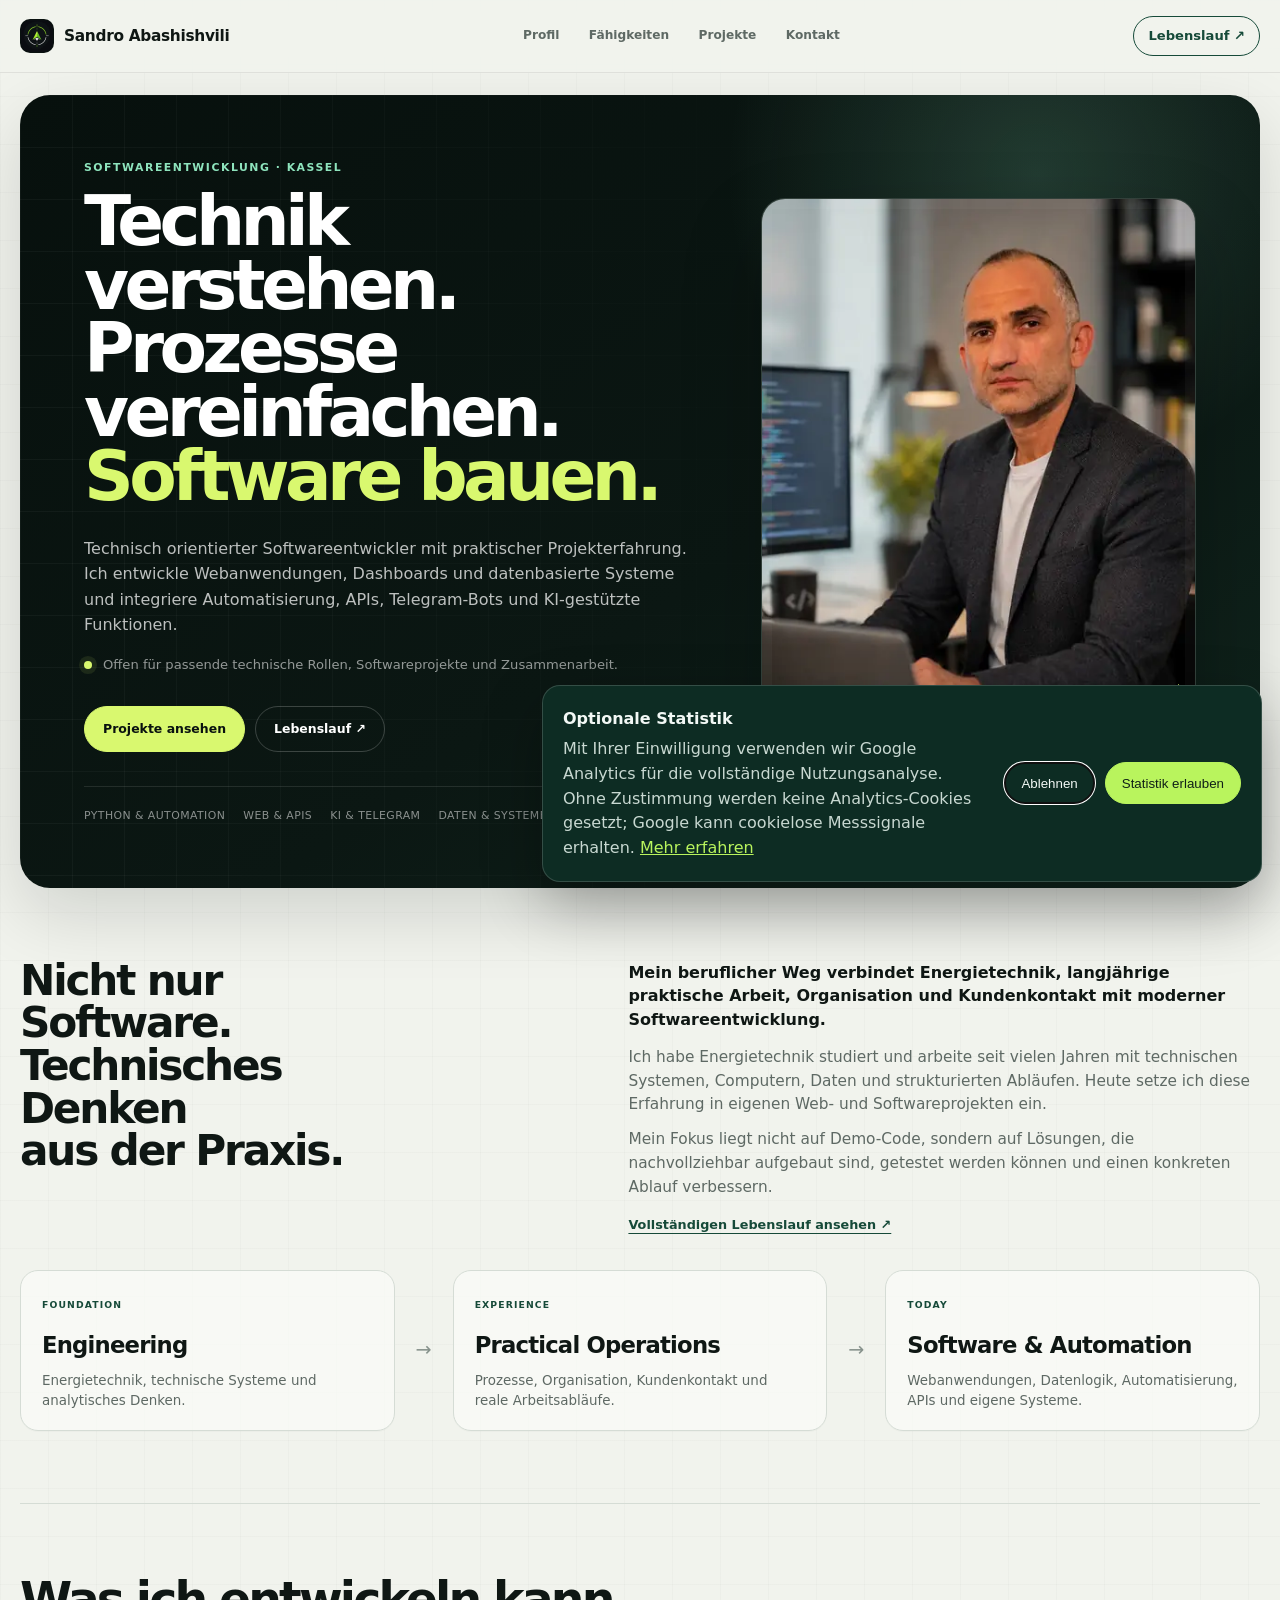
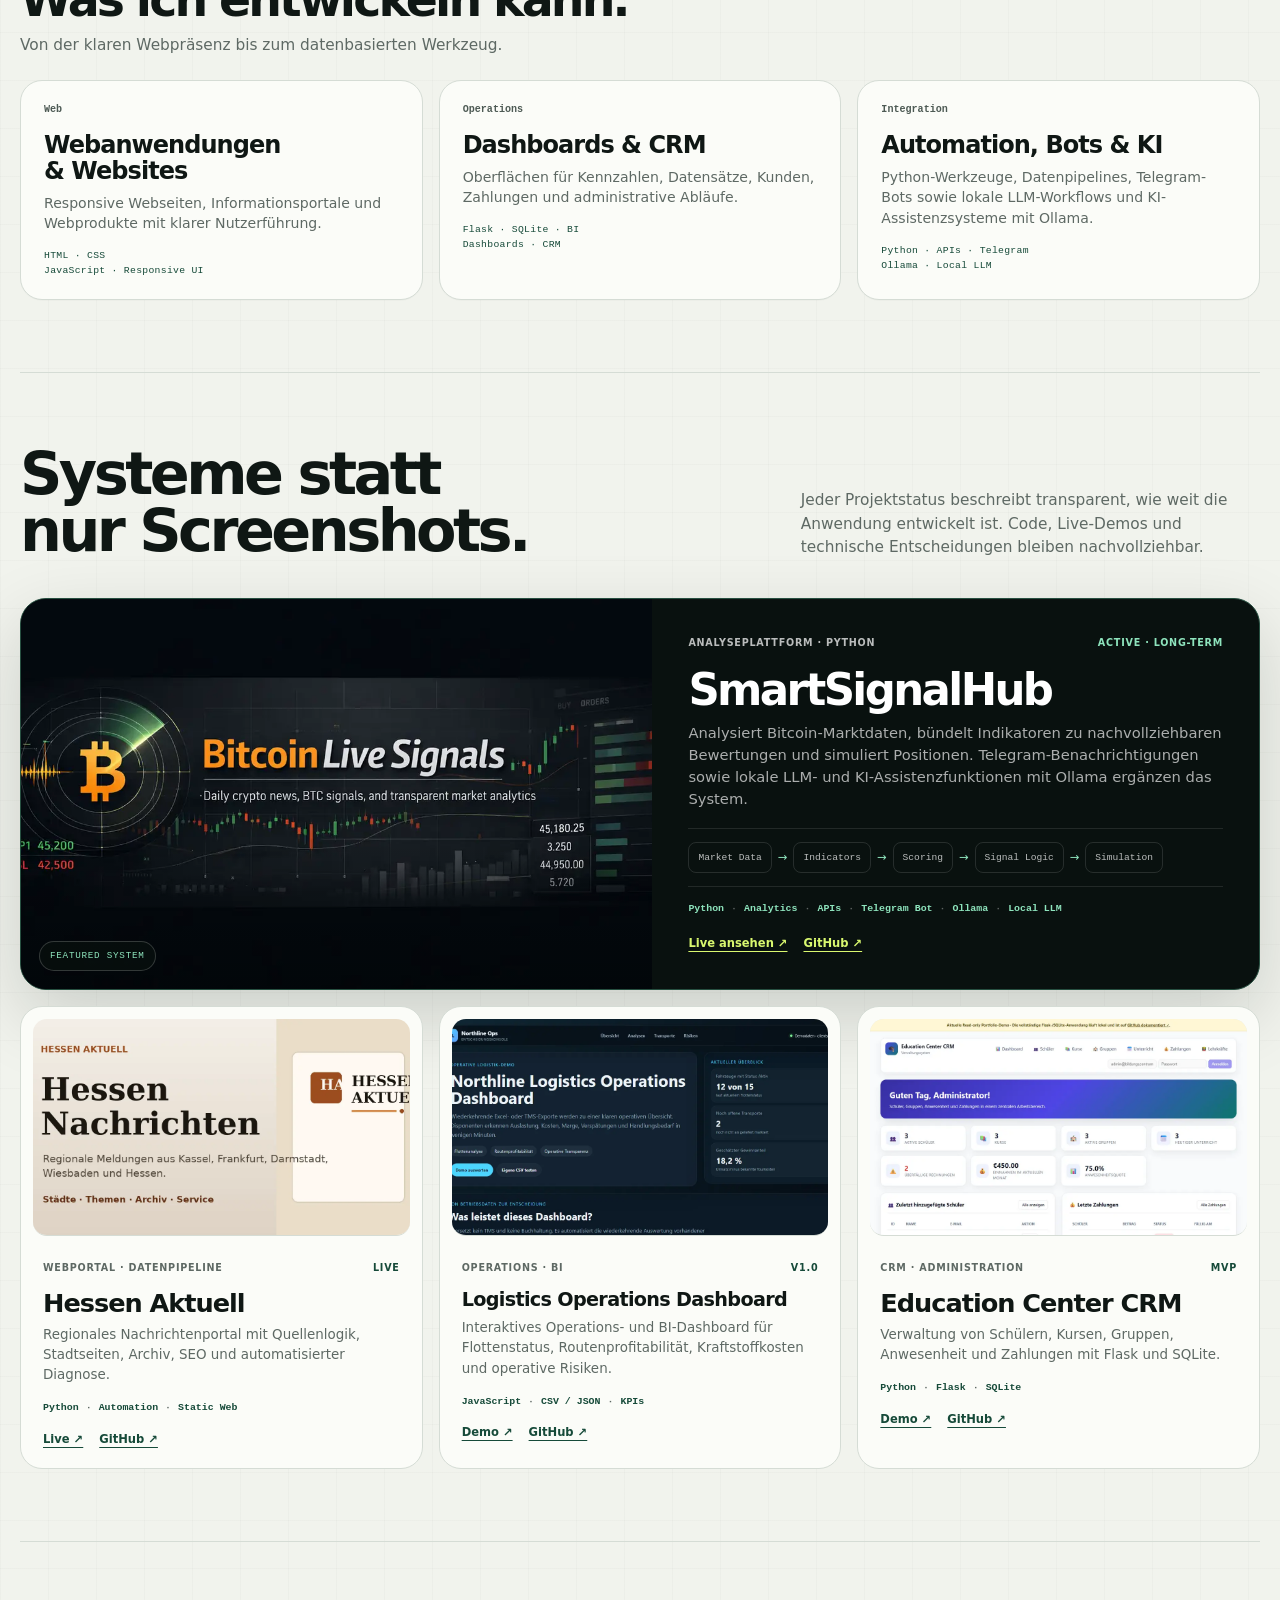
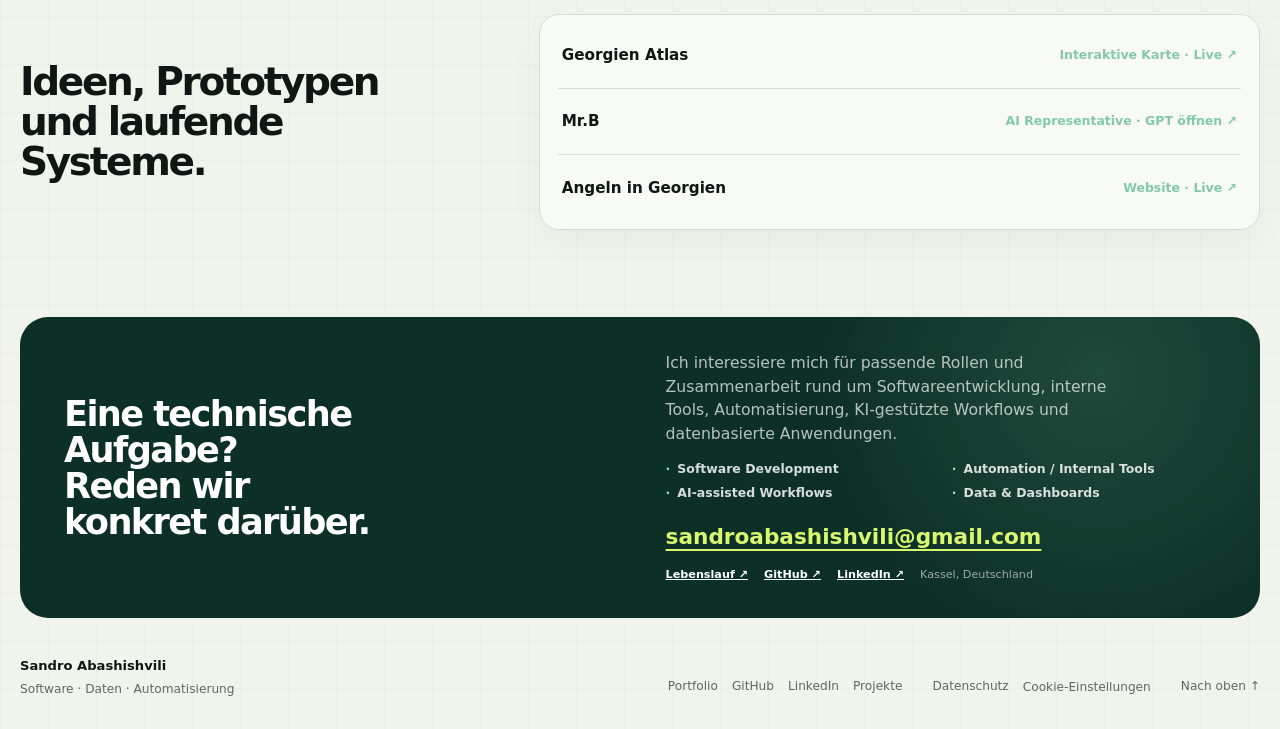
==== commit 12cf00c1: "Polish portfolio navigation and cards" ====
--- a/index.html
+++ b/index.html
@@ -129,9 +129,9 @@
     <section class="section capabilities-section" id="arbeitsbereiche">
       <div class="section-heading compact"><h2>Was ich entwickeln kann.</h2><p>Von der klaren Webpräsenz bis zum datenbasierten Werkzeug.</p></div>
       <div class="capabilities">
-        <article><span>Web</span><h3>Webanwendungen & Websites</h3><p>Responsive Webseiten, Informationsportale und Webprodukte mit klarer Nutzerführung.</p><div>HTML · CSS · JavaScript</div></article>
-        <article><span>Operations</span><h3>Dashboards & CRM</h3><p>Oberflächen für Kennzahlen, Datensätze, Kunden, Zahlungen und administrative Abläufe.</p><div>Flask · SQLite · BI</div></article>
-        <article><span>Integration</span><h3>Automation, Bots & KI</h3><p>Python-Werkzeuge, Datenpipelines, Telegram-Bots sowie lokale LLM-Workflows und KI-Assistenzsysteme mit Ollama.</p><div>Python · APIs · Telegram · Ollama · Local LLM</div></article>
+        <article><span>Web</span><h3>Webanwendungen & Websites</h3><p>Responsive Webseiten, Informationsportale und Webprodukte mit klarer Nutzerführung.</p><div>HTML · CSS<br>JavaScript · Responsive UI</div></article>
+        <article><span>Operations</span><h3>Dashboards & CRM</h3><p>Oberflächen für Kennzahlen, Datensätze, Kunden, Zahlungen und administrative Abläufe.</p><div>Flask · SQLite · BI<br>Dashboards · CRM</div></article>
+        <article><span>Integration</span><h3>Automation, Bots & KI</h3><p>Python-Werkzeuge, Datenpipelines, Telegram-Bots sowie lokale LLM-Workflows und KI-Assistenzsysteme mit Ollama.</p><div>Python · APIs · Telegram<br>Ollama · Local LLM</div></article>
       </div>
     </section>
 
--- a/assets/styles.css
+++ b/assets/styles.css
@@ -352,7 +352,16 @@
   border: 1px solid var(--line);
   border-radius: 18px;
   background: rgb(251 252 248 / 72%);
-}
+  box-shadow: 0 1px 0 rgb(15 23 20 / 2%);
+  transition: transform 200ms ease, border-color 200ms ease, box-shadow 200ms ease;
+}
+.journey article:hover {
+  transform: translateY(-4px);
+  border-color: rgb(22 74 57 / 28%);
+  box-shadow: var(--shadow);
+}
+.journey article h3 { transition: color 180ms ease; }
+.journey article:hover h3 { color: var(--green); }
 .journey article > span { position: absolute; top: 18px; right: 20px; color: #9aa49f; font-family: ui-monospace, SFMono-Regular, Menlo, monospace; font-size: .66rem; }
 .journey small { color: var(--green); font-size: .58rem; font-weight: 850; letter-spacing: .12em; text-transform: uppercase; }
 .journey h3 { margin: 38px 0 9px; font-size: 1.42rem; letter-spacing: -.035em; }
@@ -376,7 +385,7 @@
 .capabilities article > span { color: #4d5a54; font-family: ui-monospace, SFMono-Regular, Menlo, monospace; font-size: .63rem; font-weight: 800; }
 .capabilities h3 { margin: 48px 0 12px; font-size: 1.5rem; line-height: 1.08; letter-spacing: -.04em; }
 .capabilities p { margin: 0; color: var(--muted); font-size: .86rem; }
-.capabilities article > div { margin-top: auto; padding-top: 28px; color: var(--green); font-family: ui-monospace, SFMono-Regular, Menlo, monospace; font-size: .61rem; letter-spacing: .03em; }
+.capabilities article > div { min-height: 3em; margin-top: auto; padding-top: 28px; color: var(--green); font-family: ui-monospace, SFMono-Regular, Menlo, monospace; font-size: .61rem; line-height: 1.55; letter-spacing: .03em; }
 
 .projects { border-top: 1px solid var(--line); }
 .projects-heading { display: grid; grid-template-columns: minmax(0, 1fr) minmax(300px, .62fr); align-items: end; gap: 40px; }
@@ -486,13 +495,30 @@
   gap: 18px 30px;
   padding: 0 0 30px;
   color: var(--muted);
-  font-size: .68rem;
-}
-.footer-profile { display: grid; gap: 2px; }
-.footer-profile strong { color: var(--ink); }
+  font-size: .76rem;
+}
+.footer-profile { display: grid; gap: 3px; }
+.footer-profile strong { color: var(--ink); font-size: .82rem; }
 .footer-profile-links, .footer-legal-links { display: flex; gap: 14px; }
-footer a, .footer-link-button { color: inherit; font: inherit; text-decoration: none; }
+footer a, .footer-link-button { color: inherit; font: inherit; text-decoration: none; transition: color 180ms ease, transform 180ms ease; }
 footer a:hover, .footer-link-button:hover { color: var(--ink); }
+.footer-profile-links a, .footer-legal-links a, footer > a { position: relative; padding-bottom: 3px; }
+.footer-profile-links a::after, .footer-legal-links a::after, footer > a::after {
+  position: absolute;
+  right: 0;
+  bottom: 0;
+  left: 0;
+  height: 1px;
+  background: currentColor;
+  content: "";
+  transform: scaleX(0);
+  transform-origin: left;
+  transition: transform 180ms ease;
+}
+.footer-profile-links a:hover::after, .footer-profile-links a:focus-visible::after,
+.footer-legal-links a:hover::after, .footer-legal-links a:focus-visible::after,
+footer > a:hover::after, footer > a:focus-visible::after { transform: scaleX(1); }
+.footer-link-button:hover, .footer-link-button:focus-visible { transform: translateY(-1px); }
 .footer-link-button { padding: 0; border: 0; background: none; cursor: pointer; }
 
 @media (max-width: 1080px) {
@@ -565,8 +591,8 @@
   .project-list a { grid-template-columns: 28px 1fr; padding: 12px 0; }
   .project-list em { grid-column: 2; }
   .contact { margin-bottom: 48px; padding: 30px; border-radius: 22px; }
-  footer { grid-template-columns: 1fr; align-items: start; }
-  .footer-profile-links, .footer-legal-links { flex-wrap: wrap; }
+  footer { grid-template-columns: 1fr; align-items: start; gap: 12px; }
+  .footer-profile-links, .footer-legal-links { flex-wrap: wrap; gap: 9px 14px; }
 }
 
 @media (max-width: 430px) {
--- a/assets/styles.css
+++ b/assets/styles.css
@@ -352,7 +352,16 @@
   border: 1px solid var(--line);
   border-radius: 18px;
   background: rgb(251 252 248 / 72%);
-}
+  box-shadow: 0 1px 0 rgb(15 23 20 / 2%);
+  transition: transform 200ms ease, border-color 200ms ease, box-shadow 200ms ease;
+}
+.journey article:hover {
+  transform: translateY(-4px);
+  border-color: rgb(22 74 57 / 28%);
+  box-shadow: var(--shadow);
+}
+.journey article h3 { transition: color 180ms ease; }
+.journey article:hover h3 { color: var(--green); }
 .journey article > span { position: absolute; top: 18px; right: 20px; color: #9aa49f; font-family: ui-monospace, SFMono-Regular, Menlo, monospace; font-size: .66rem; }
 .journey small { color: var(--green); font-size: .58rem; font-weight: 850; letter-spacing: .12em; text-transform: uppercase; }
 .journey h3 { margin: 38px 0 9px; font-size: 1.42rem; letter-spacing: -.035em; }
@@ -376,7 +385,7 @@
 .capabilities article > span { color: #4d5a54; font-family: ui-monospace, SFMono-Regular, Menlo, monospace; font-size: .63rem; font-weight: 800; }
 .capabilities h3 { margin: 48px 0 12px; font-size: 1.5rem; line-height: 1.08; letter-spacing: -.04em; }
 .capabilities p { margin: 0; color: var(--muted); font-size: .86rem; }
-.capabilities article > div { margin-top: auto; padding-top: 28px; color: var(--green); font-family: ui-monospace, SFMono-Regular, Menlo, monospace; font-size: .61rem; letter-spacing: .03em; }
+.capabilities article > div { min-height: 3em; margin-top: auto; padding-top: 28px; color: var(--green); font-family: ui-monospace, SFMono-Regular, Menlo, monospace; font-size: .61rem; line-height: 1.55; letter-spacing: .03em; }
 
 .projects { border-top: 1px solid var(--line); }
 .projects-heading { display: grid; grid-template-columns: minmax(0, 1fr) minmax(300px, .62fr); align-items: end; gap: 40px; }
@@ -486,13 +495,30 @@
   gap: 18px 30px;
   padding: 0 0 30px;
   color: var(--muted);
-  font-size: .68rem;
-}
-.footer-profile { display: grid; gap: 2px; }
-.footer-profile strong { color: var(--ink); }
+  font-size: .76rem;
+}
+.footer-profile { display: grid; gap: 3px; }
+.footer-profile strong { color: var(--ink); font-size: .82rem; }
 .footer-profile-links, .footer-legal-links { display: flex; gap: 14px; }
-footer a, .footer-link-button { color: inherit; font: inherit; text-decoration: none; }
+footer a, .footer-link-button { color: inherit; font: inherit; text-decoration: none; transition: color 180ms ease, transform 180ms ease; }
 footer a:hover, .footer-link-button:hover { color: var(--ink); }
+.footer-profile-links a, .footer-legal-links a, footer > a { position: relative; padding-bottom: 3px; }
+.footer-profile-links a::after, .footer-legal-links a::after, footer > a::after {
+  position: absolute;
+  right: 0;
+  bottom: 0;
+  left: 0;
+  height: 1px;
+  background: currentColor;
+  content: "";
+  transform: scaleX(0);
+  transform-origin: left;
+  transition: transform 180ms ease;
+}
+.footer-profile-links a:hover::after, .footer-profile-links a:focus-visible::after,
+.footer-legal-links a:hover::after, .footer-legal-links a:focus-visible::after,
+footer > a:hover::after, footer > a:focus-visible::after { transform: scaleX(1); }
+.footer-link-button:hover, .footer-link-button:focus-visible { transform: translateY(-1px); }
 .footer-link-button { padding: 0; border: 0; background: none; cursor: pointer; }
 
 @media (max-width: 1080px) {
@@ -565,8 +591,8 @@
   .project-list a { grid-template-columns: 28px 1fr; padding: 12px 0; }
   .project-list em { grid-column: 2; }
   .contact { margin-bottom: 48px; padding: 30px; border-radius: 22px; }
-  footer { grid-template-columns: 1fr; align-items: start; }
-  .footer-profile-links, .footer-legal-links { flex-wrap: wrap; }
+  footer { grid-template-columns: 1fr; align-items: start; gap: 12px; }
+  .footer-profile-links, .footer-legal-links { flex-wrap: wrap; gap: 9px 14px; }
 }
 
 @media (max-width: 430px) {
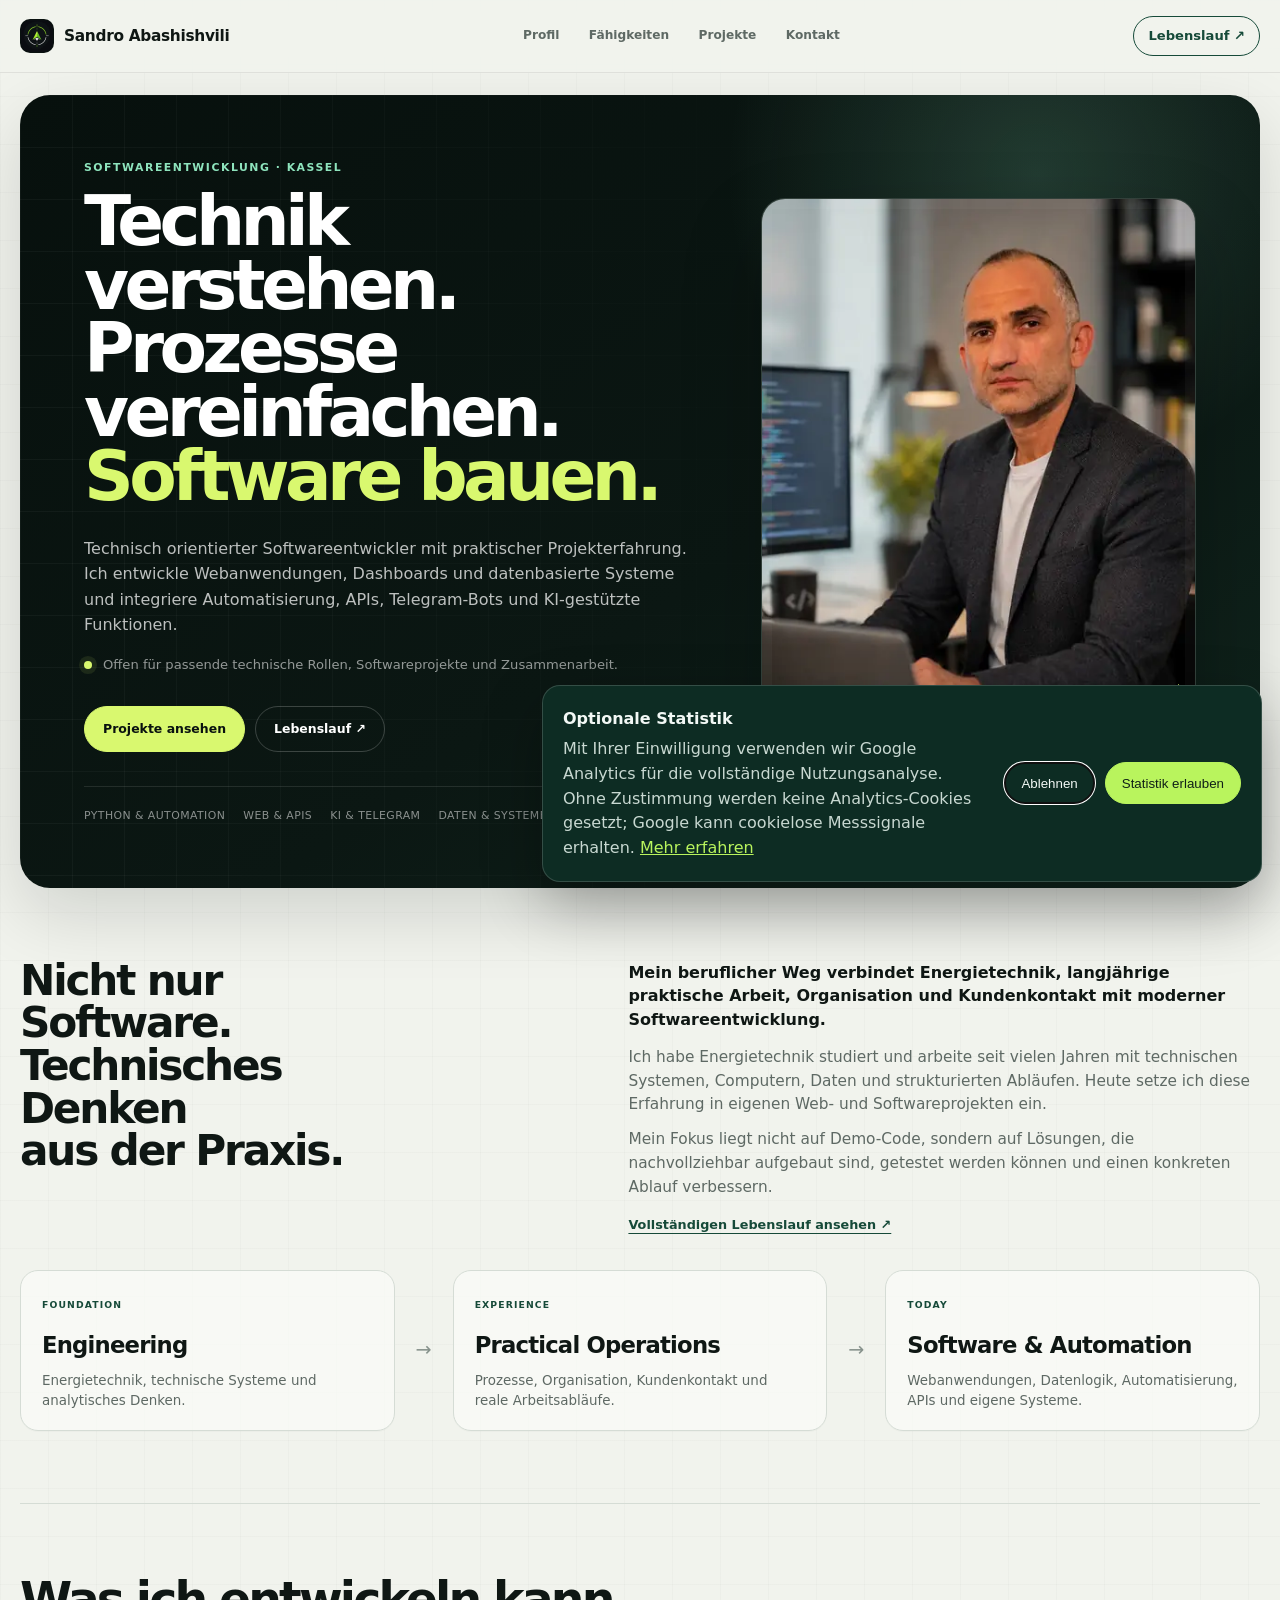
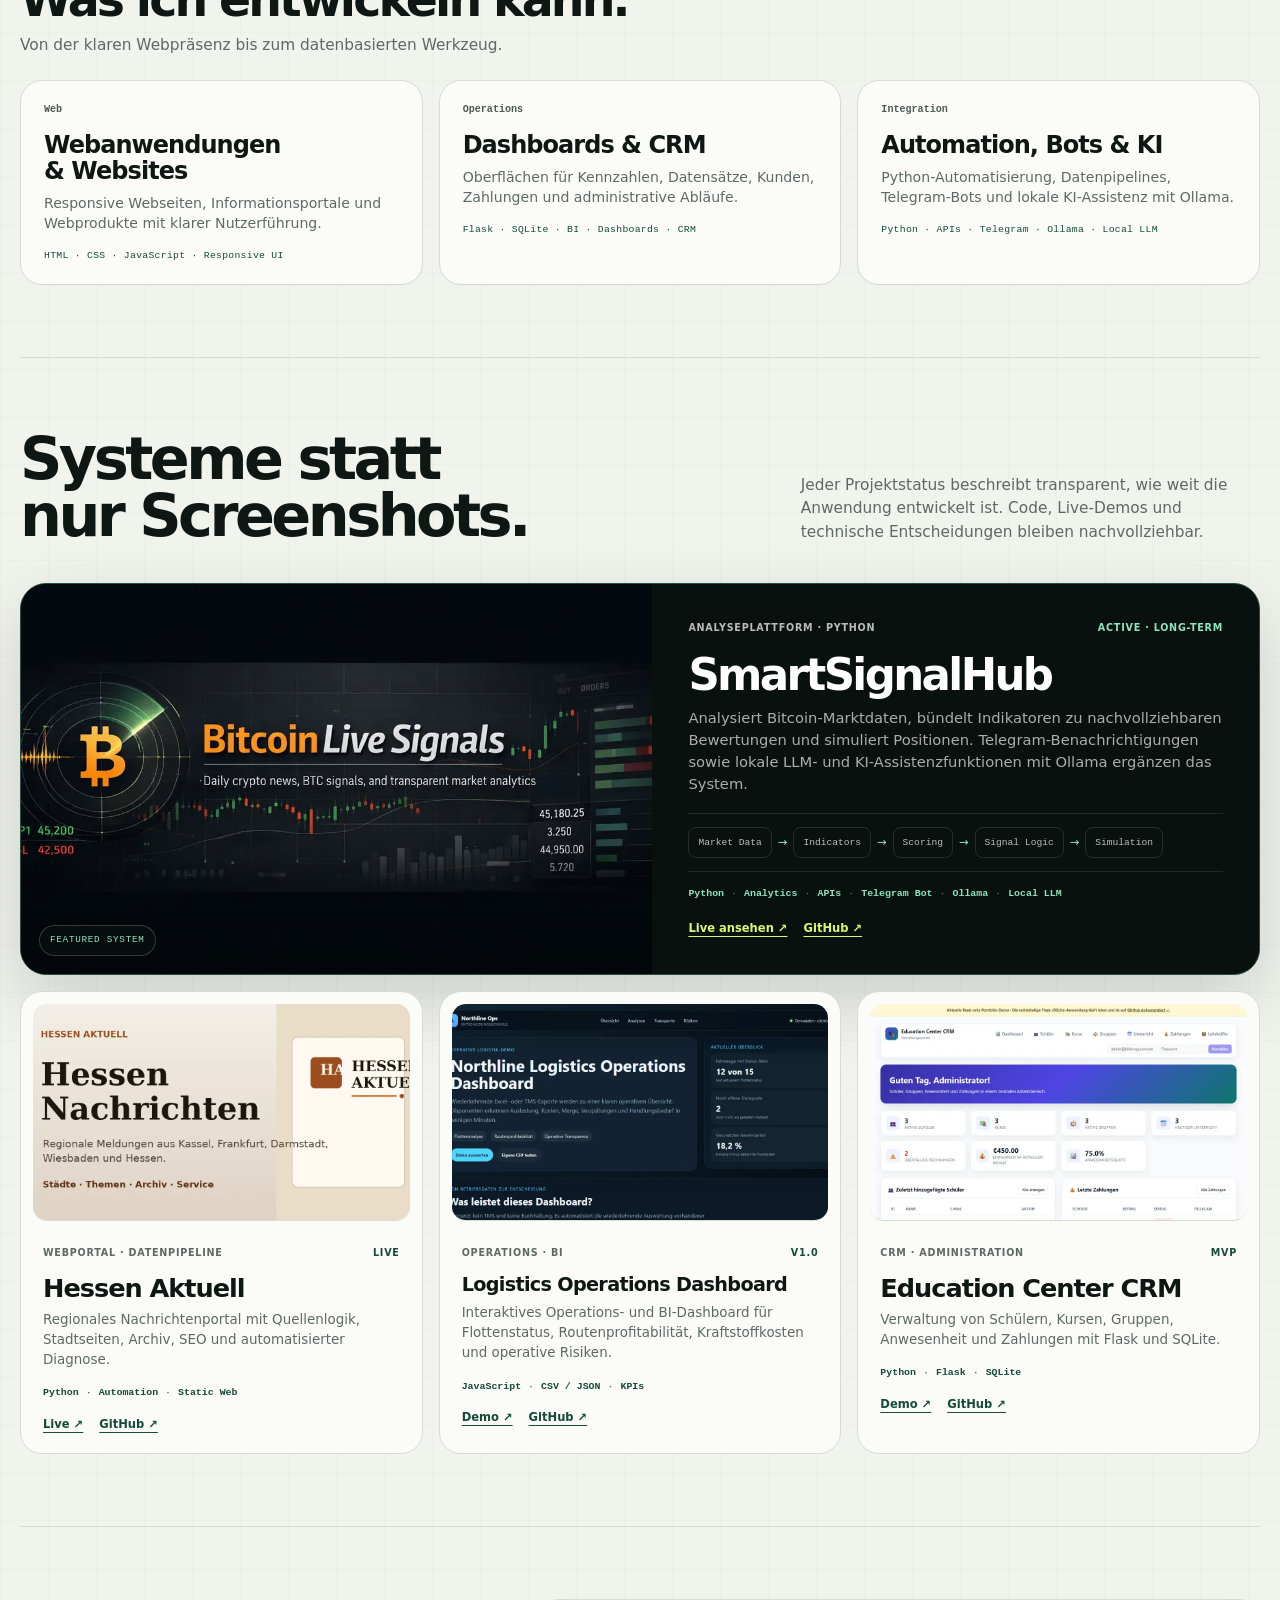
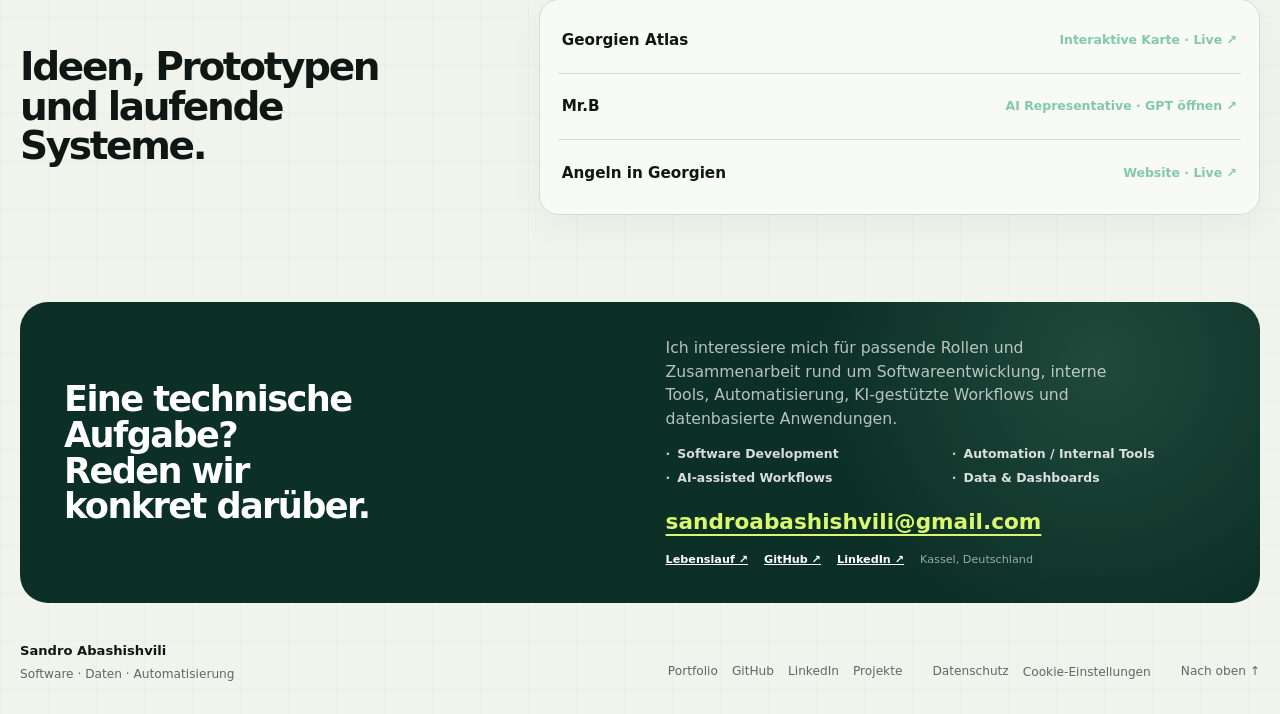
==== commit 8283d745: "Correct portfolio text wrapping" ====
--- a/index.html
+++ b/index.html
@@ -129,9 +129,9 @@
     <section class="section capabilities-section" id="arbeitsbereiche">
       <div class="section-heading compact"><h2>Was ich entwickeln kann.</h2><p>Von der klaren Webpräsenz bis zum datenbasierten Werkzeug.</p></div>
       <div class="capabilities">
-        <article><span>Web</span><h3>Webanwendungen & Websites</h3><p>Responsive Webseiten, Informationsportale und Webprodukte mit klarer Nutzerführung.</p><div>HTML · CSS<br>JavaScript · Responsive UI</div></article>
-        <article><span>Operations</span><h3>Dashboards & CRM</h3><p>Oberflächen für Kennzahlen, Datensätze, Kunden, Zahlungen und administrative Abläufe.</p><div>Flask · SQLite · BI<br>Dashboards · CRM</div></article>
-        <article><span>Integration</span><h3>Automation, Bots & KI</h3><p>Python-Werkzeuge, Datenpipelines, Telegram-Bots sowie lokale LLM-Workflows und KI-Assistenzsysteme mit Ollama.</p><div>Python · APIs · Telegram<br>Ollama · Local LLM</div></article>
+        <article><span>Web</span><h3>Webanwendungen & Websites</h3><p>Responsive Webseiten, Informationsportale und Webprodukte mit klarer Nutzerführung.</p><div>HTML · CSS · JavaScript · Responsive UI</div></article>
+        <article><span>Operations</span><h3>Dashboards & CRM</h3><p>Oberflächen für Kennzahlen, Datensätze, Kunden, Zahlungen und administrative Abläufe.</p><div>Flask · SQLite · BI · Dashboards · CRM</div></article>
+        <article><span>Integration</span><h3>Automation, Bots & KI</h3><p>Python-Automatisierung, Datenpipelines, Telegram-Bots und lokale KI-Assistenz mit Ollama.</p><div>Python · APIs · Telegram · Ollama · Local LLM</div></article>
       </div>
     </section>
 
--- a/assets/styles.css
+++ b/assets/styles.css
@@ -385,7 +385,7 @@
 .capabilities article > span { color: #4d5a54; font-family: ui-monospace, SFMono-Regular, Menlo, monospace; font-size: .63rem; font-weight: 800; }
 .capabilities h3 { margin: 48px 0 12px; font-size: 1.5rem; line-height: 1.08; letter-spacing: -.04em; }
 .capabilities p { margin: 0; color: var(--muted); font-size: .86rem; }
-.capabilities article > div { min-height: 3em; margin-top: auto; padding-top: 28px; color: var(--green); font-family: ui-monospace, SFMono-Regular, Menlo, monospace; font-size: .61rem; line-height: 1.55; letter-spacing: .03em; }
+.capabilities article > div { margin-top: auto; padding-top: 28px; color: var(--green); font-family: ui-monospace, SFMono-Regular, Menlo, monospace; font-size: .61rem; line-height: 1.55; letter-spacing: .03em; white-space: nowrap; }
 
 .projects { border-top: 1px solid var(--line); }
 .projects-heading { display: grid; grid-template-columns: minmax(0, 1fr) minmax(300px, .62fr); align-items: end; gap: 40px; }
--- a/assets/polish.css
+++ b/assets/polish.css
@@ -329,6 +329,10 @@
     letter-spacing: -.052em;
   }
   .positioning { max-width: 38rem; font-size: 1rem; line-height: 1.55; }
+  .hero-meta {
+    grid-template-columns: repeat(2, minmax(0, 1fr));
+    gap: 10px 14px;
+  }
   .portrait-card { width: 100%; max-width: none; }
   .portrait-frame { aspect-ratio: 4 / 3; }
   .portrait-frame img { object-position: center 22%; }
@@ -388,7 +392,14 @@
   }
   .system-flow span:last-child { grid-column: 1 / -1; }
   .system-flow i { display: none; }
-  .featured-project .tags { margin-top: 12px; }
+  .featured-project .tags {
+    display: grid;
+    grid-template-columns: repeat(3, minmax(0, 1fr));
+    gap: 8px 10px;
+    margin-top: 12px;
+  }
+  .featured-project .tags span { white-space: nowrap; }
+  .featured-project .tags span:nth-child(4)::before { display: none; }
   .featured-project .project-actions { margin-top: 14px; }
 
   .project-status { align-items: flex-start; flex-direction: column; gap: 4px; }
--- a/assets/styles.css
+++ b/assets/styles.css
@@ -385,7 +385,7 @@
 .capabilities article > span { color: #4d5a54; font-family: ui-monospace, SFMono-Regular, Menlo, monospace; font-size: .63rem; font-weight: 800; }
 .capabilities h3 { margin: 48px 0 12px; font-size: 1.5rem; line-height: 1.08; letter-spacing: -.04em; }
 .capabilities p { margin: 0; color: var(--muted); font-size: .86rem; }
-.capabilities article > div { min-height: 3em; margin-top: auto; padding-top: 28px; color: var(--green); font-family: ui-monospace, SFMono-Regular, Menlo, monospace; font-size: .61rem; line-height: 1.55; letter-spacing: .03em; }
+.capabilities article > div { margin-top: auto; padding-top: 28px; color: var(--green); font-family: ui-monospace, SFMono-Regular, Menlo, monospace; font-size: .61rem; line-height: 1.55; letter-spacing: .03em; white-space: nowrap; }
 
 .projects { border-top: 1px solid var(--line); }
 .projects-heading { display: grid; grid-template-columns: minmax(0, 1fr) minmax(300px, .62fr); align-items: end; gap: 40px; }
--- a/assets/polish.css
+++ b/assets/polish.css
@@ -329,6 +329,10 @@
     letter-spacing: -.052em;
   }
   .positioning { max-width: 38rem; font-size: 1rem; line-height: 1.55; }
+  .hero-meta {
+    grid-template-columns: repeat(2, minmax(0, 1fr));
+    gap: 10px 14px;
+  }
   .portrait-card { width: 100%; max-width: none; }
   .portrait-frame { aspect-ratio: 4 / 3; }
   .portrait-frame img { object-position: center 22%; }
@@ -388,7 +392,14 @@
   }
   .system-flow span:last-child { grid-column: 1 / -1; }
   .system-flow i { display: none; }
-  .featured-project .tags { margin-top: 12px; }
+  .featured-project .tags {
+    display: grid;
+    grid-template-columns: repeat(3, minmax(0, 1fr));
+    gap: 8px 10px;
+    margin-top: 12px;
+  }
+  .featured-project .tags span { white-space: nowrap; }
+  .featured-project .tags span:nth-child(4)::before { display: none; }
   .featured-project .project-actions { margin-top: 14px; }
 
   .project-status { align-items: flex-start; flex-direction: column; gap: 4px; }
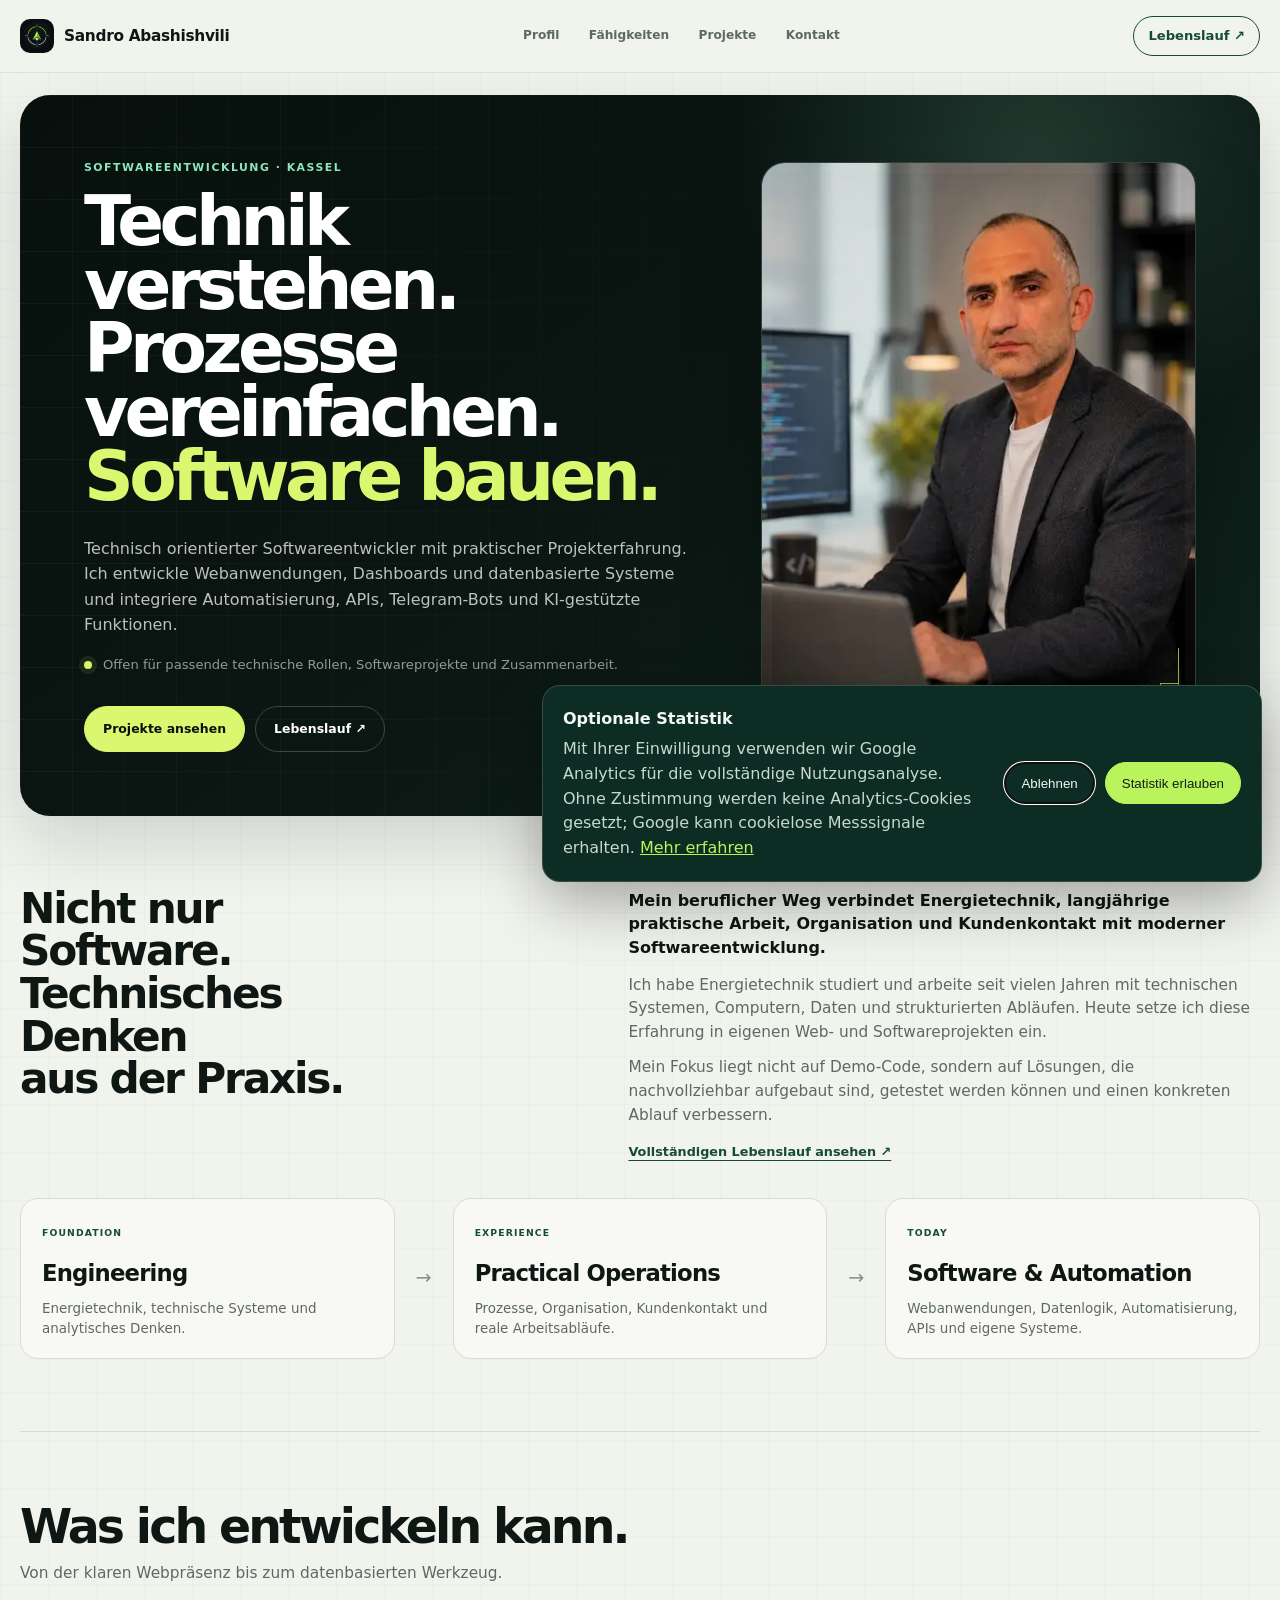
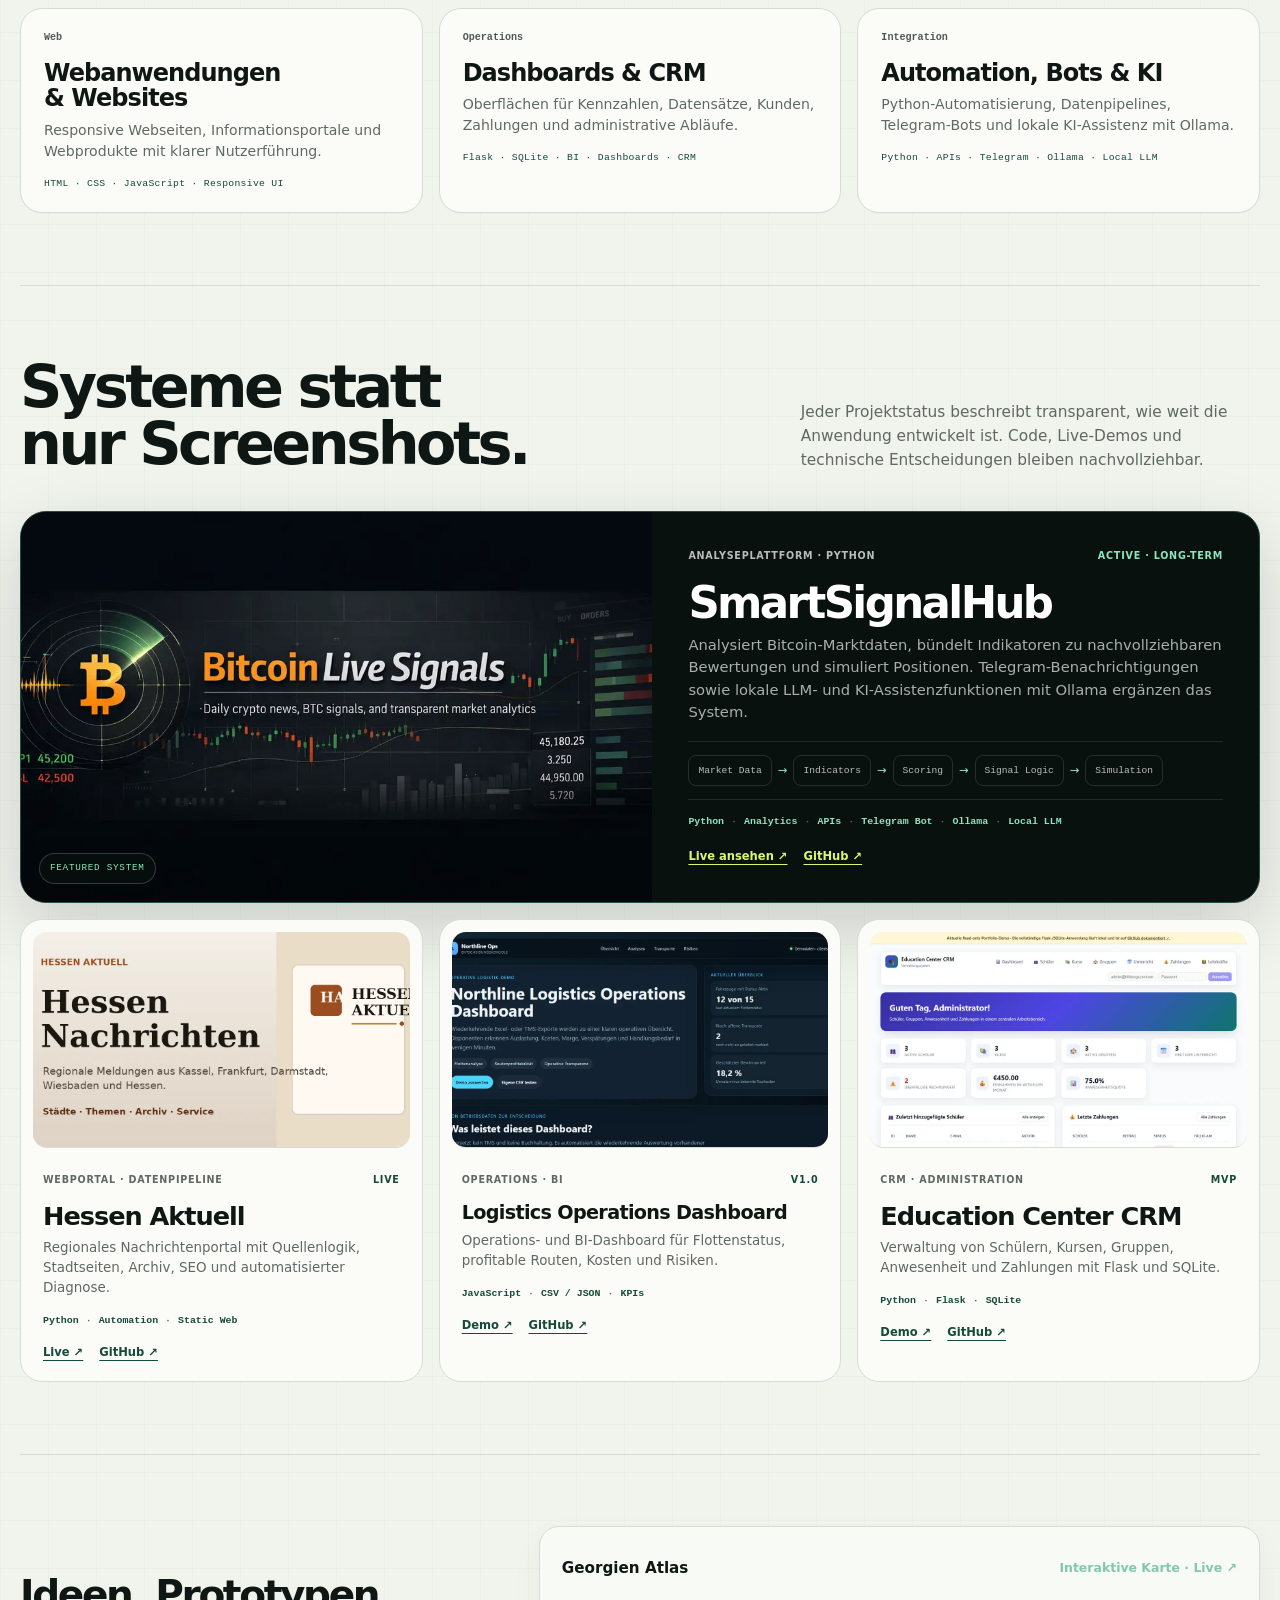
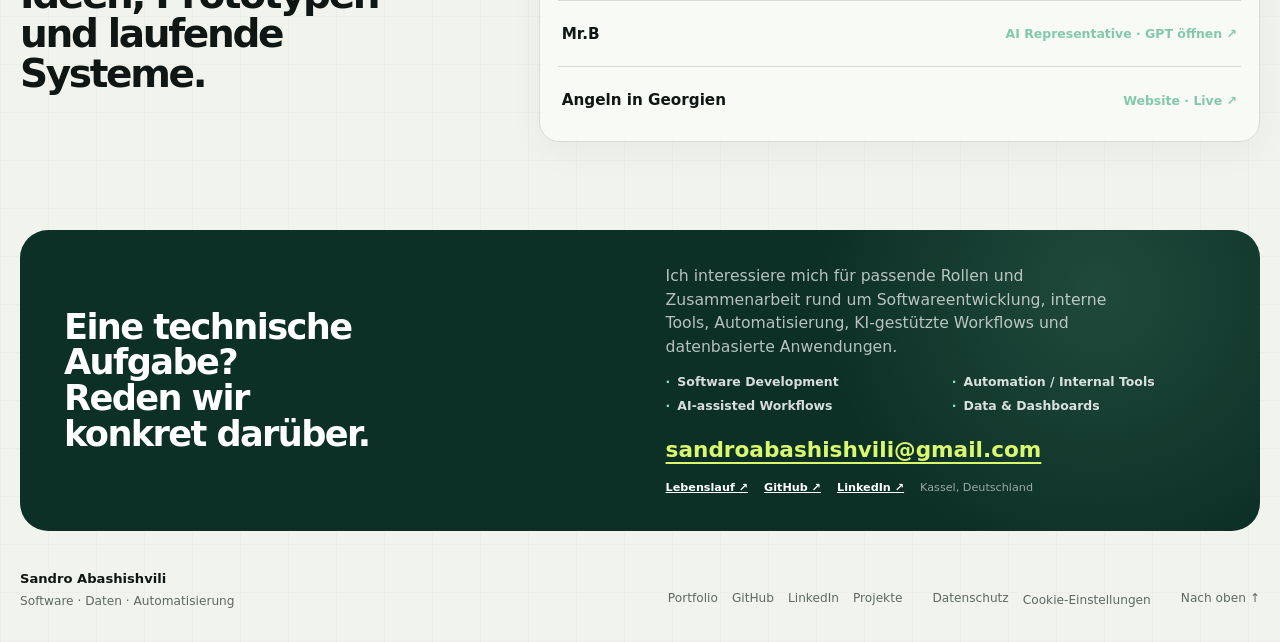
==== commit c6b8d34e: "Simplify hero and align project summaries" ====
--- a/index.html
+++ b/index.html
@@ -64,10 +64,10 @@
     :root{--ink:#0f1714;--muted:#5e6964;--paper:#f1f3ed;--paper-2:#e8ece5;--white:#fff;--surface:#fbfcf8;--surface-2:#f5f7f2;--line:#d5dcd5;--green:#164a39;--green-2:#0d3026;--dark:#09110f;--dark-2:#10201a;--mint:#8ee4bd;--lime:#d9f86f;--content:1240px;--shadow:0 24px 64px rgb(15 23 20 / 10%)}
     *{box-sizing:border-box}html{scroll-behavior:smooth;scroll-padding-top:86px}body{margin:0;background:linear-gradient(rgb(15 23 20 / 2%) 1px,transparent 1px),linear-gradient(90deg,rgb(15 23 20 / 2%) 1px,transparent 1px),var(--paper);background-size:48px 48px;color:var(--ink);font-family:Inter,ui-sans-serif,system-ui,-apple-system,BlinkMacSystemFont,"Segoe UI",sans-serif;font-size:16px;line-height:1.58}a{color:inherit}img{display:block;max-width:100%}h1,h2,h3,p{overflow-wrap:break-word}h1,h2,h3{margin-top:0;overflow-wrap:normal;word-break:normal;hyphens:auto;text-wrap:balance}p{text-wrap:pretty}
     .topbar{position:sticky;z-index:100;top:0;border-bottom:1px solid rgb(15 23 20 / 8%);background:rgb(241 243 237 / 88%);backdrop-filter:blur(18px)}.nav-inner,main,footer{width:min(var(--content),calc(100% - 40px));margin-inline:auto}.nav-inner{display:grid;min-height:72px;grid-template-columns:auto 1fr auto;grid-template-areas:"brand nav cv";align-items:center;gap:30px}.brand{grid-area:brand;display:inline-flex;align-items:center;gap:10px;text-decoration:none;white-space:nowrap}.brand span{display:grid;width:34px;height:34px;overflow:hidden;place-items:center;border:1px solid rgb(15 23 20 / 10%);border-radius:10px;background:var(--dark)}.brand span img{width:100%;height:100%;object-fit:cover}.brand strong{color:var(--ink);font-size:.88rem;letter-spacing:-.02em}.topbar nav{grid-area:nav;display:flex;justify-content:flex-end;gap:clamp(16px,2.3vw,30px)}.topbar nav a,.nav-cv{color:var(--muted);font-size:.76rem;font-weight:780;text-decoration:none}.nav-cv{grid-area:cv;padding:9px 14px;border:1px solid var(--green);border-radius:999px;color:var(--green)}.nav-cv-short,.mobile-nav-cv{display:none}.menu-toggle{grid-area:menu;display:none;width:42px;height:42px;padding:10px;border:1px solid var(--line);border-radius:12px;background:transparent;color:var(--ink)}.menu-toggle span{display:block;height:2px;margin:4px 0;border-radius:999px;background:currentColor}
-    .hero{position:relative;display:grid;min-height:650px;grid-template-columns:minmax(0,1.1fr) minmax(360px,.78fr);align-items:center;gap:clamp(34px,5vw,76px);margin-top:22px;padding:clamp(42px,5vw,72px);overflow:hidden;border-radius:30px;background:radial-gradient(circle at 82% 10%,rgb(142 228 189 / 18%),transparent 25%),linear-gradient(145deg,#07100d 0%,#0b1713 58%,#10251d 100%);color:var(--white);box-shadow:0 26px 70px rgb(9 17 15 / 14%)}.hero::before{position:absolute;inset:0;background:linear-gradient(rgb(255 255 255 / 4%) 1px,transparent 1px),linear-gradient(90deg,rgb(255 255 255 / 4%) 1px,transparent 1px);background-size:52px 52px;content:"";mask-image:linear-gradient(to right,black,transparent 72%);pointer-events:none}.hero-copy,.portrait-card{position:relative;z-index:1;min-width:0}.hero .eyebrow{margin:0 0 14px;color:var(--mint);font-size:.68rem;font-weight:860;letter-spacing:.14em;text-transform:uppercase}.hero h1{max-width:790px;margin:0;font-size:clamp(3rem,5.4vw,5.7rem);line-height:.92;letter-spacing:-.067em}.hero h1 em{color:var(--lime);font-style:normal}.positioning{max-width:690px;margin:28px 0 0;color:rgb(255 255 255 / 73%);font-size:clamp(1rem,1.25vw,1.12rem)}.availability{display:flex;max-width:690px;align-items:flex-start;gap:11px;margin:18px 0 0;color:rgb(255 255 255 / 56%);font-size:.82rem}.availability>span:first-child{width:8px;height:8px;flex:0 0 auto;margin-top:.46em;border-radius:50%;background:var(--lime)}.actions{display:flex;flex-wrap:wrap;gap:10px;margin-top:30px}.button{display:inline-flex;min-height:46px;align-items:center;justify-content:center;padding:0 18px;border:1px solid rgb(255 255 255 / 20%);border-radius:999px;font-size:.78rem;font-weight:850;text-decoration:none}.button.primary{border-color:var(--lime);background:var(--lime);color:var(--dark)}.button.secondary{color:var(--white)}.hero-meta{display:flex;flex-wrap:wrap;gap:10px 18px;margin-top:34px;padding-top:20px;border-top:1px solid rgb(255 255 255 / 10%);color:rgb(255 255 255 / 52%);font-size:.68rem;letter-spacing:.04em;text-transform:uppercase}
+    .hero{position:relative;display:grid;min-height:650px;grid-template-columns:minmax(0,1.1fr) minmax(360px,.78fr);align-items:center;gap:clamp(34px,5vw,76px);margin-top:22px;padding:clamp(42px,5vw,72px);overflow:hidden;border-radius:30px;background:radial-gradient(circle at 82% 10%,rgb(142 228 189 / 18%),transparent 25%),linear-gradient(145deg,#07100d 0%,#0b1713 58%,#10251d 100%);color:var(--white);box-shadow:0 26px 70px rgb(9 17 15 / 14%)}.hero::before{position:absolute;inset:0;background:linear-gradient(rgb(255 255 255 / 4%) 1px,transparent 1px),linear-gradient(90deg,rgb(255 255 255 / 4%) 1px,transparent 1px);background-size:52px 52px;content:"";mask-image:linear-gradient(to right,black,transparent 72%);pointer-events:none}.hero-copy,.portrait-card{position:relative;z-index:1;min-width:0}.hero .eyebrow{margin:0 0 14px;color:var(--mint);font-size:.68rem;font-weight:860;letter-spacing:.14em;text-transform:uppercase}.hero h1{max-width:790px;margin:0;font-size:clamp(3rem,5.4vw,5.7rem);line-height:.92;letter-spacing:-.067em}.hero h1 em{color:var(--lime);font-style:normal}.positioning{max-width:690px;margin:28px 0 0;color:rgb(255 255 255 / 73%);font-size:clamp(1rem,1.25vw,1.12rem)}.availability{display:flex;max-width:690px;align-items:flex-start;gap:11px;margin:18px 0 0;color:rgb(255 255 255 / 56%);font-size:.82rem}.availability>span:first-child{width:8px;height:8px;flex:0 0 auto;margin-top:.46em;border-radius:50%;background:var(--lime)}.actions{display:flex;flex-wrap:wrap;gap:10px;margin-top:30px}.button{display:inline-flex;min-height:46px;align-items:center;justify-content:center;padding:0 18px;border:1px solid rgb(255 255 255 / 20%);border-radius:999px;font-size:.78rem;font-weight:850;text-decoration:none}.button.primary{border-color:var(--lime);background:var(--lime);color:var(--dark)}.button.secondary{color:var(--white)}
     .portrait-card{margin:0}.portrait-frame{position:relative;aspect-ratio:.78;overflow:hidden;border:1px solid rgb(255 255 255 / 14%);border-radius:24px;background:var(--dark-2);box-shadow:0 34px 80px rgb(0 0 0 / 24%)}.portrait-frame picture{display:block;width:100%;height:100%}.portrait-frame img{width:100%;height:100%;object-fit:cover;object-position:center 26%}.portrait-grid{position:absolute;z-index:2;right:16px;bottom:16px;width:54px;height:54px;border-right:1px solid var(--lime);border-bottom:1px solid var(--lime);opacity:.7}.portrait-card figcaption{display:flex;align-items:center;justify-content:space-between;gap:16px;padding:13px 2px 0;color:rgb(255 255 255 / 54%);font-size:.66rem;letter-spacing:.08em;text-transform:uppercase}.portrait-card figcaption strong{color:var(--mint);font-size:.67rem}
     @media(max-width:1080px){.nav-inner{grid-template-columns:minmax(0,1fr) auto;grid-template-areas:"brand menu" "nav nav";gap:0 12px;padding-block:8px}.menu-toggle{display:block}.nav-cv:not(.mobile-nav-cv){display:none}.topbar nav[data-mobile-menu]{grid-area:nav;display:none!important}.hero{grid-template-columns:minmax(0,1fr) minmax(300px,.72fr);padding:48px}.hero h1{font-size:clamp(2.8rem,6vw,4.8rem)}}
-    @media(max-width:760px){.nav-inner,main,footer{width:min(var(--content),calc(100% - 24px))}.nav-inner{min-height:64px}.brand strong{max-width:160px;overflow:hidden;text-overflow:ellipsis}.topbar{background:#09110f}.brand strong{color:#f0f5f1}.hero{min-height:0;grid-template-columns:1fr;gap:24px;margin-top:12px;padding:23px;border-radius:22px}.hero-copy{order:1}.portrait-card{order:2;width:100%;max-width:none}.hero h1{max-width:10.5ch;font-size:clamp(2.35rem,11.3vw,3.45rem);line-height:.98;letter-spacing:-.052em}.positioning{max-width:38rem;margin-top:22px;font-size:1rem;line-height:1.55}.hero-meta{display:grid}.portrait-frame{aspect-ratio:4/3}.portrait-frame img{object-position:center 22%}.portrait-card figcaption{align-items:flex-start;flex-direction:column;gap:3px}}
+    @media(max-width:760px){.nav-inner,main,footer{width:min(var(--content),calc(100% - 24px))}.nav-inner{min-height:64px}.brand strong{max-width:160px;overflow:hidden;text-overflow:ellipsis}.topbar{background:#09110f}.brand strong{color:#f0f5f1}.hero{min-height:0;grid-template-columns:1fr;gap:24px;margin-top:12px;padding:23px;border-radius:22px}.hero-copy{order:1}.portrait-card{order:2;width:100%;max-width:none}.hero h1{max-width:10.5ch;font-size:clamp(2.35rem,11.3vw,3.45rem);line-height:.98;letter-spacing:-.052em}.positioning{max-width:38rem;margin-top:22px;font-size:1rem;line-height:1.55}.portrait-frame{aspect-ratio:4/3}.portrait-frame img{object-position:center 22%}.portrait-card figcaption{align-items:flex-start;flex-direction:column;gap:3px}}
     @media(max-width:430px){.brand strong{max-width:175px;font-size:.8rem}.hero{padding:20px}.hero h1{max-width:10ch}.button{width:100%}.portrait-frame{aspect-ratio:1/1}}
     @media(prefers-color-scheme:dark){:root{--ink:#f0f5f1;--muted:#c0cbc5;--paper:#09110f;--paper-2:#101b17;--surface:#101b17;--surface-2:#16231e;--line:#31443b;--green:#79d3ad;--green-2:#102d23;--shadow:0 24px 64px rgb(0 0 0 / 24%)}body{background:linear-gradient(rgb(255 255 255 / 2%) 1px,transparent 1px),linear-gradient(90deg,rgb(255 255 255 / 2%) 1px,transparent 1px),var(--paper);background-size:48px 48px}.topbar{border-bottom-color:rgb(255 255 255 / 8%);background:rgb(9 17 15 / 88%)}}
   </style>
@@ -103,7 +103,6 @@
         <p class="positioning">Technisch orientierter Softwareentwickler mit praktischer Projekterfahrung. Ich entwickle Webanwendungen, Dashboards und datenbasierte Systeme und integriere Automatisierung, APIs, Telegram-Bots und KI-gestützte Funktionen.</p>
         <p class="availability"><span aria-hidden="true"></span><span class="availability-text">Offen für passende technische Rollen, Softwareprojekte und Zusammenarbeit.</span></p>
         <div class="actions"><a class="button primary" href="#projekte">Projekte ansehen</a><a class="button secondary" href="assets/Sandro-Abashishvili-Lebenslauf-IT-2026.pdf" target="_blank" rel="noopener noreferrer">Lebenslauf ↗</a></div>
-        <div class="hero-meta" aria-label="Kurzprofil"><span>Python & Automation</span><span>Web & APIs</span><span>KI & Telegram</span><span>Daten & Systeme</span></div>
       </div>
       <figure class="portrait-card">
         <div class="portrait-frame"><picture><source srcset="assets/sandro-portrait-480.webp 480w, assets/sandro-portrait-720.webp 720w, assets/sandro-portrait-960.webp 960w, assets/sandro-portrait.webp 1122w" sizes="(max-width: 760px) calc(100vw - 64px), (max-width: 1080px) 38vw, 430px" type="image/webp"><img src="assets/sandro-portrait.png" alt="Sandro Abashishvili am Arbeitsplatz" width="1122" height="1402" decoding="async"></picture><span class="portrait-grid" aria-hidden="true"></span></div>
@@ -143,7 +142,7 @@
       </article>
       <div class="project-grid secondary-projects">
         <article class="project-card"><a class="project-image" href="https://sandro-abashishvili.de/hessen-aktuell/" target="_blank" rel="noopener noreferrer" aria-label="Hessen Aktuell öffnen"><img src="assets/projects/hessen-aktuell.webp" alt="Hessen Aktuell – regionales Nachrichtenportal" width="1200" height="630" loading="lazy" decoding="async"></a><div class="project-content"><div class="project-status"><span>Webportal · Datenpipeline</span><b>LIVE</b></div><h3>Hessen Aktuell</h3><p>Regionales Nachrichtenportal mit Quellenlogik, Stadtseiten, Archiv, SEO und automatisierter Diagnose.</p><div class="tags"><span>Python</span><span>Automation</span><span>Static Web</span></div><div class="project-actions"><a href="https://sandro-abashishvili.de/hessen-aktuell/" target="_blank" rel="noopener noreferrer">Live ↗</a><a href="https://github.com/sandroabashishvili/hessen-aktuell" target="_blank" rel="noopener noreferrer">GitHub ↗</a></div></div></article>
-        <article class="project-card"><a class="project-image" href="https://sandro-abashishvili.de/logistics-operations-dashboard/" target="_blank" rel="noopener noreferrer" aria-label="Logistics Operations Dashboard öffnen"><img src="assets/projects/logistics-dashboard.webp" alt="Logistics Operations Dashboard" width="1200" height="630" loading="lazy" decoding="async"></a><div class="project-content"><div class="project-status"><span>Operations · BI</span><b>V1.0</b></div><h3>Logistics Operations Dashboard</h3><p>Interaktives Operations- und BI-Dashboard für Flottenstatus, Routenprofitabilität, Kraftstoffkosten und operative Risiken.</p><div class="tags"><span>JavaScript</span><span>CSV / JSON</span><span>KPIs</span></div><div class="project-actions"><a href="https://sandro-abashishvili.de/logistics-operations-dashboard/" target="_blank" rel="noopener noreferrer">Demo ↗</a><a href="https://github.com/sandroabashishvili/logistics-operations-dashboard" target="_blank" rel="noopener noreferrer">GitHub ↗</a></div></div></article>
+        <article class="project-card"><a class="project-image" href="https://sandro-abashishvili.de/logistics-operations-dashboard/" target="_blank" rel="noopener noreferrer" aria-label="Logistics Operations Dashboard öffnen"><img src="assets/projects/logistics-dashboard.webp" alt="Logistics Operations Dashboard" width="1200" height="630" loading="lazy" decoding="async"></a><div class="project-content"><div class="project-status"><span>Operations · BI</span><b>V1.0</b></div><h3>Logistics Operations Dashboard</h3><p>Operations- und BI-Dashboard für Flottenstatus, profitable Routen, Kosten und Risiken.</p><div class="tags"><span>JavaScript</span><span>CSV / JSON</span><span>KPIs</span></div><div class="project-actions"><a href="https://sandro-abashishvili.de/logistics-operations-dashboard/" target="_blank" rel="noopener noreferrer">Demo ↗</a><a href="https://github.com/sandroabashishvili/logistics-operations-dashboard" target="_blank" rel="noopener noreferrer">GitHub ↗</a></div></div></article>
         <article class="project-card"><a class="project-image" href="https://sandro-abashishvili.de/education-center-crm/" target="_blank" rel="noopener noreferrer" aria-label="Education Center CRM öffnen"><img src="assets/projects/education-crm.webp" alt="Education Center CRM Dashboard" width="1200" height="630" loading="lazy" decoding="async"></a><div class="project-content"><div class="project-status"><span>CRM · Administration</span><b>MVP</b></div><h3>Education Center CRM</h3><p>Verwaltung von Schülern, Kursen, Gruppen, Anwesenheit und Zahlungen mit Flask und SQLite.</p><div class="tags"><span>Python</span><span>Flask</span><span>SQLite</span></div><div class="project-actions"><a href="https://sandro-abashishvili.de/education-center-crm/" target="_blank" rel="noopener noreferrer">Demo ↗</a><a href="https://github.com/sandroabashishvili/education-center-crm" target="_blank" rel="noopener noreferrer">GitHub ↗</a></div></div></article>
       </div>
     </section>
--- a/assets/styles.css
+++ b/assets/styles.css
@@ -216,20 +216,6 @@
 .button.primary { border-color: var(--lime); background: var(--lime); color: var(--dark); }
 .button.secondary { color: var(--white); }
 .button.secondary:hover { border-color: var(--mint); }
-.hero-meta {
-  display: flex;
-  flex-wrap: wrap;
-  gap: 10px 18px;
-  margin-top: 34px;
-  padding-top: 20px;
-  border-top: 1px solid rgb(255 255 255 / 10%);
-  color: rgb(255 255 255 / 52%);
-  font-size: .68rem;
-  letter-spacing: .04em;
-  text-transform: uppercase;
-}
-.hero-meta b { margin-right: 6px; color: var(--mint); }
-
 .portrait-card { margin: 0; }
 .portrait-frame {
   position: relative;
@@ -568,7 +554,6 @@
   .portrait-card { order: 2; max-width: 520px; }
   h1 { font-size: clamp(2.65rem, 13vw, 4.3rem); }
   .positioning { margin-top: 22px; font-size: .98rem; }
-  .hero-meta { display: grid; }
   .portrait-frame { aspect-ratio: 1 / 1.05; }
   .portrait-frame img { object-position: center 22%; }
   .portrait-card figcaption { align-items: flex-start; flex-direction: column; gap: 3px; }
--- a/assets/polish.css
+++ b/assets/polish.css
@@ -329,10 +329,6 @@
     letter-spacing: -.052em;
   }
   .positioning { max-width: 38rem; font-size: 1rem; line-height: 1.55; }
-  .hero-meta {
-    grid-template-columns: repeat(2, minmax(0, 1fr));
-    gap: 10px 14px;
-  }
   .portrait-card { width: 100%; max-width: none; }
   .portrait-frame { aspect-ratio: 4 / 3; }
   .portrait-frame img { object-position: center 22%; }
--- a/assets/styles.css
+++ b/assets/styles.css
@@ -216,20 +216,6 @@
 .button.primary { border-color: var(--lime); background: var(--lime); color: var(--dark); }
 .button.secondary { color: var(--white); }
 .button.secondary:hover { border-color: var(--mint); }
-.hero-meta {
-  display: flex;
-  flex-wrap: wrap;
-  gap: 10px 18px;
-  margin-top: 34px;
-  padding-top: 20px;
-  border-top: 1px solid rgb(255 255 255 / 10%);
-  color: rgb(255 255 255 / 52%);
-  font-size: .68rem;
-  letter-spacing: .04em;
-  text-transform: uppercase;
-}
-.hero-meta b { margin-right: 6px; color: var(--mint); }
-
 .portrait-card { margin: 0; }
 .portrait-frame {
   position: relative;
@@ -568,7 +554,6 @@
   .portrait-card { order: 2; max-width: 520px; }
   h1 { font-size: clamp(2.65rem, 13vw, 4.3rem); }
   .positioning { margin-top: 22px; font-size: .98rem; }
-  .hero-meta { display: grid; }
   .portrait-frame { aspect-ratio: 1 / 1.05; }
   .portrait-frame img { object-position: center 22%; }
   .portrait-card figcaption { align-items: flex-start; flex-direction: column; gap: 3px; }
--- a/assets/polish.css
+++ b/assets/polish.css
@@ -329,10 +329,6 @@
     letter-spacing: -.052em;
   }
   .positioning { max-width: 38rem; font-size: 1rem; line-height: 1.55; }
-  .hero-meta {
-    grid-template-columns: repeat(2, minmax(0, 1fr));
-    gap: 10px 14px;
-  }
   .portrait-card { width: 100%; max-width: none; }
   .portrait-frame { aspect-ratio: 4 / 3; }
   .portrait-frame img { object-position: center 22%; }
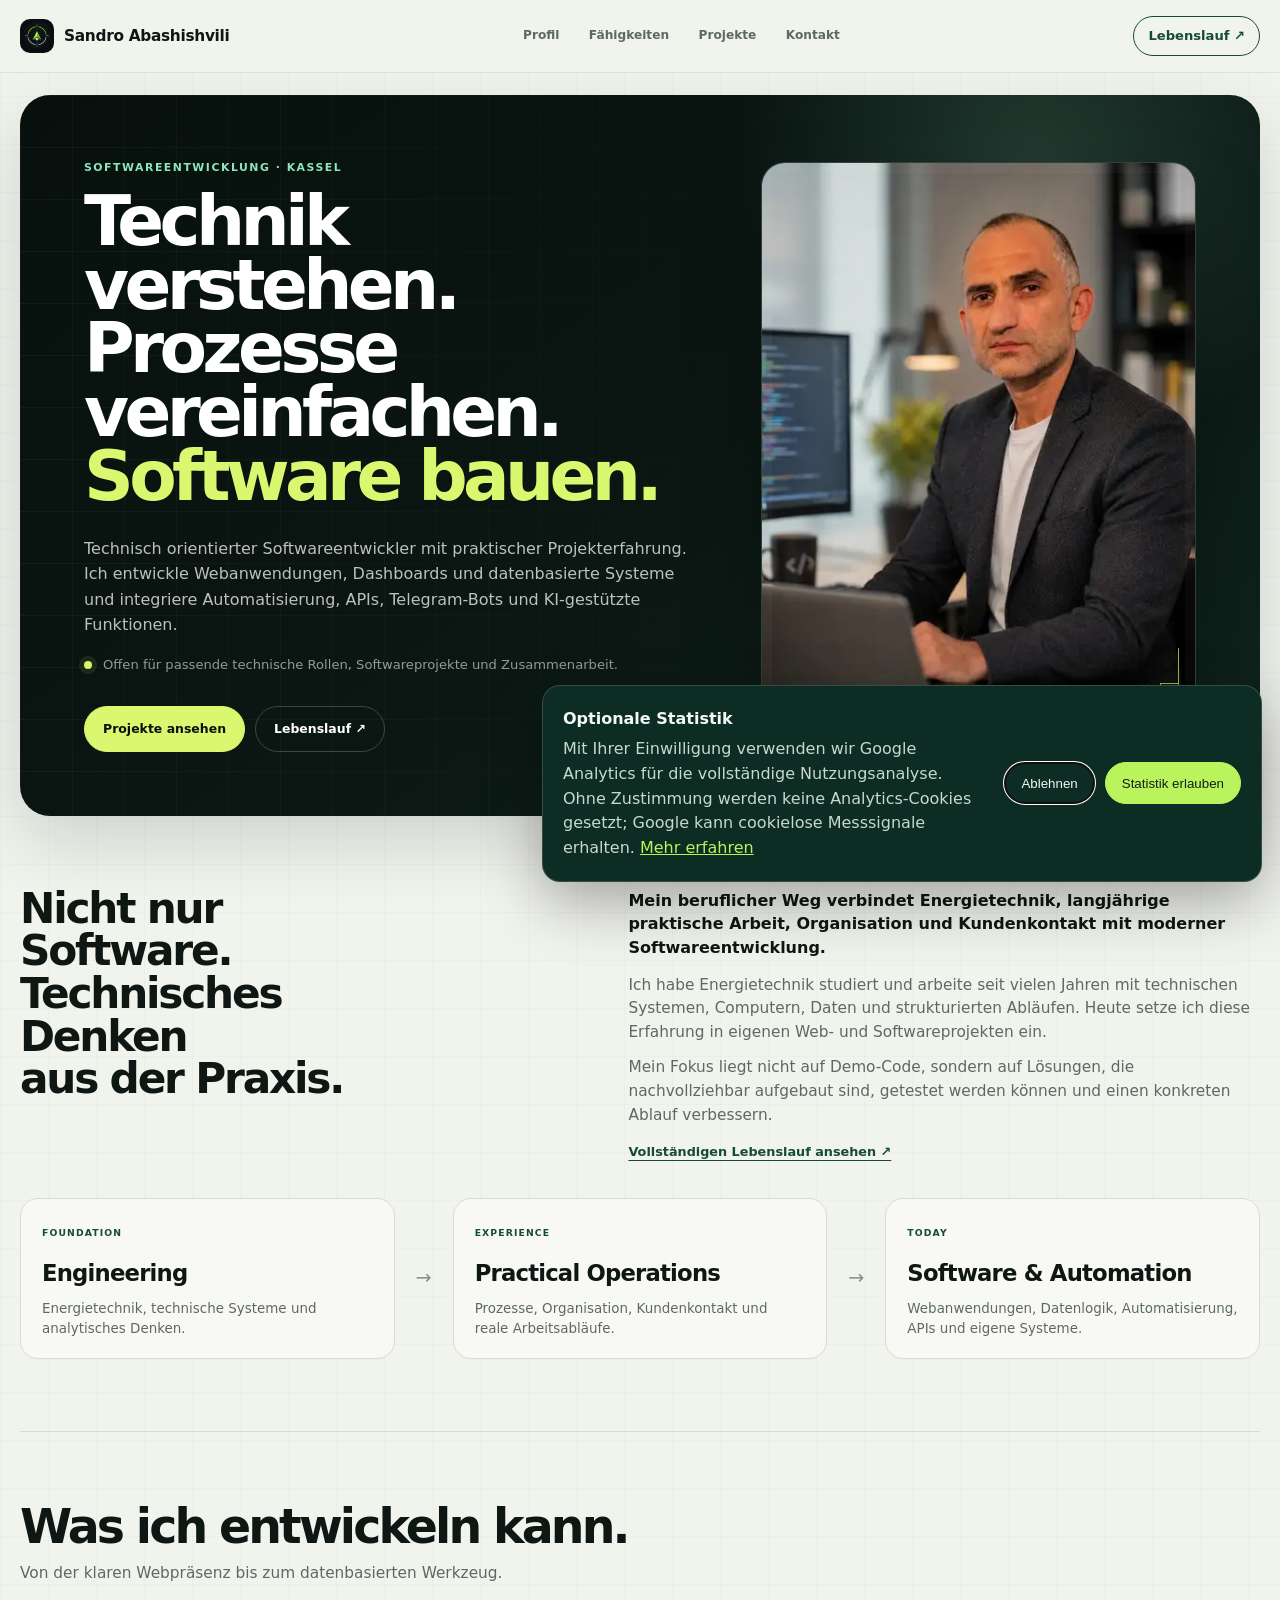
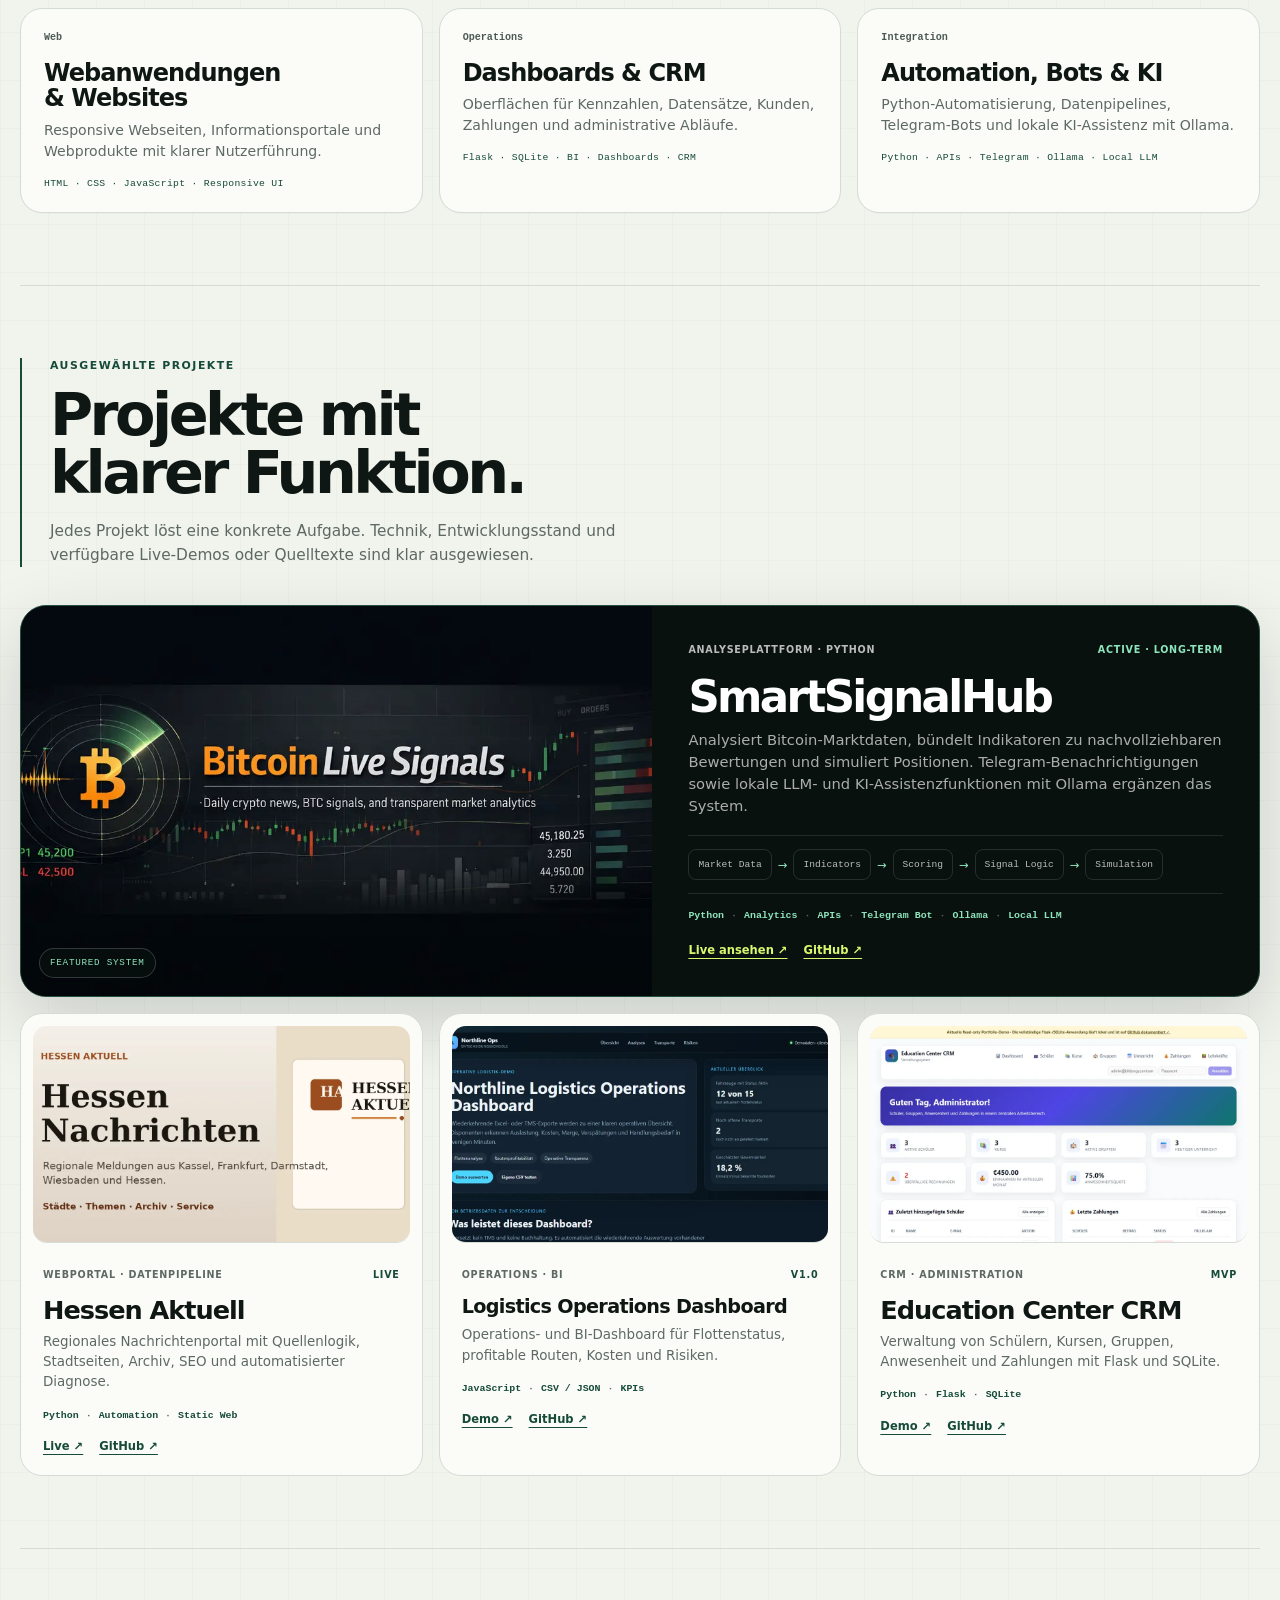
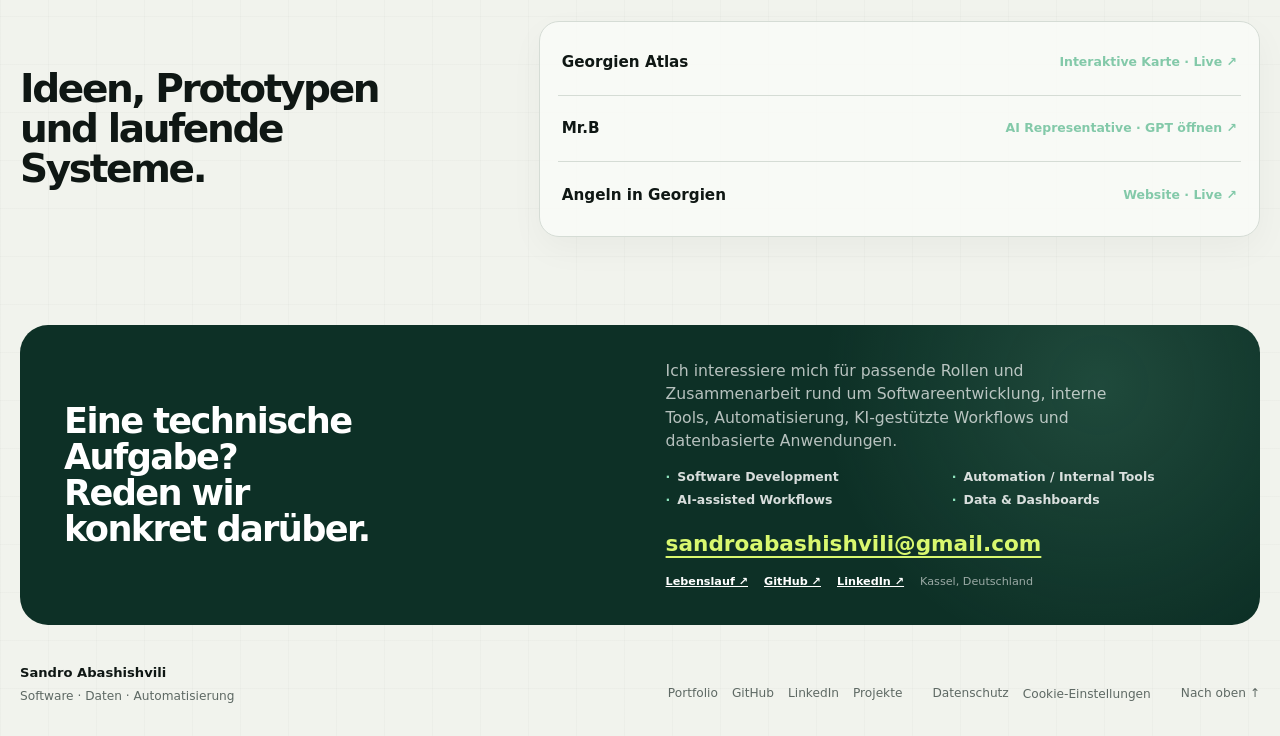
==== commit 8fb7b0a1: "Refine portfolio projects introduction" ====
--- a/index.html
+++ b/index.html
@@ -135,7 +135,7 @@
     </section>
 
     <section class="section projects" id="projekte">
-      <div class="section-heading projects-heading"><div><h2>Systeme statt nur Screenshots.</h2></div><p>Jeder Projektstatus beschreibt transparent, wie weit die Anwendung entwickelt ist. Code, Live-Demos und technische Entscheidungen bleiben nachvollziehbar.</p></div>
+      <div class="section-heading projects-heading"><p class="kicker">Ausgewählte Projekte</p><h2>Projekte mit klarer Funktion.</h2><p>Jedes Projekt löst eine konkrete Aufgabe. Technik, Entwicklungsstand und verfügbare Live-Demos oder Quelltexte sind klar ausgewiesen.</p></div>
       <article class="featured-project">
         <a class="featured-visual" href="https://sandro-abashishvili.de/Bitcoin-Live-Signals/" target="_blank" rel="noopener noreferrer" aria-label="SmartSignalHub öffnen"><img src="assets/projects/smartsignalhub.webp" alt="SmartSignalHub – Bitcoin-Marktanalyse und Simulationsplattform" width="1200" height="630" loading="lazy" decoding="async"><span class="visual-label">FEATURED SYSTEM</span></a>
         <div class="featured-content"><div class="project-status"><span>Analyseplattform · Python</span><b>ACTIVE · LONG-TERM</b></div><h3>SmartSignalHub</h3><p class="featured-lead">Analysiert Bitcoin-Marktdaten, bündelt Indikatoren zu nachvollziehbaren Bewertungen und simuliert Positionen. Telegram-Benachrichtigungen sowie lokale LLM- und KI-Assistenzfunktionen mit Ollama ergänzen das System.</p><div class="system-flow" aria-label="Systemablauf"><span>Market Data</span><i>→</i><span>Indicators</span><i>→</i><span>Scoring</span><i>→</i><span>Signal Logic</span><i>→</i><span>Simulation</span></div><div class="tags"><span>Python</span><span>Analytics</span><span>APIs</span><span>Telegram Bot</span><span>Ollama</span><span>Local LLM</span></div><div class="project-actions"><a href="https://sandro-abashishvili.de/Bitcoin-Live-Signals/" target="_blank" rel="noopener noreferrer">Live ansehen ↗</a><a href="https://github.com/sandroabashishvili/Bitcoin-Live-Signals" target="_blank" rel="noopener noreferrer">GitHub ↗</a></div></div>
--- a/assets/styles.css
+++ b/assets/styles.css
@@ -374,8 +374,15 @@
 .capabilities article > div { margin-top: auto; padding-top: 28px; color: var(--green); font-family: ui-monospace, SFMono-Regular, Menlo, monospace; font-size: .61rem; line-height: 1.55; letter-spacing: .03em; white-space: nowrap; }
 
 .projects { border-top: 1px solid var(--line); }
-.projects-heading { display: grid; grid-template-columns: minmax(0, 1fr) minmax(300px, .62fr); align-items: end; gap: 40px; }
-.projects-heading > p { margin: 0 0 4px; color: var(--muted); }
+.projects-heading {
+  display: block;
+  max-width: 920px;
+  padding-left: clamp(18px, 2.2vw, 28px);
+  border-left: 2px solid var(--green);
+}
+.projects-heading > .kicker { margin: 0 0 12px; color: var(--green); }
+.projects-heading h2 { max-width: 16ch; }
+.projects-heading > p:last-child { max-width: 760px; margin: 15px 0 0; color: var(--muted); }
 
 .featured-project {
   display: grid;
@@ -538,7 +545,6 @@
   .project-grid { grid-template-columns: repeat(2, minmax(0, 1fr)); }
   .featured-project { grid-template-columns: 1fr; }
   .featured-visual { min-height: 390px; }
-  .projects-heading { grid-template-columns: 1fr; align-items: start; }
   footer { grid-template-columns: 1fr auto; }
 }
 
--- a/assets/styles.css
+++ b/assets/styles.css
@@ -374,8 +374,15 @@
 .capabilities article > div { margin-top: auto; padding-top: 28px; color: var(--green); font-family: ui-monospace, SFMono-Regular, Menlo, monospace; font-size: .61rem; line-height: 1.55; letter-spacing: .03em; white-space: nowrap; }
 
 .projects { border-top: 1px solid var(--line); }
-.projects-heading { display: grid; grid-template-columns: minmax(0, 1fr) minmax(300px, .62fr); align-items: end; gap: 40px; }
-.projects-heading > p { margin: 0 0 4px; color: var(--muted); }
+.projects-heading {
+  display: block;
+  max-width: 920px;
+  padding-left: clamp(18px, 2.2vw, 28px);
+  border-left: 2px solid var(--green);
+}
+.projects-heading > .kicker { margin: 0 0 12px; color: var(--green); }
+.projects-heading h2 { max-width: 16ch; }
+.projects-heading > p:last-child { max-width: 760px; margin: 15px 0 0; color: var(--muted); }
 
 .featured-project {
   display: grid;
@@ -538,7 +545,6 @@
   .project-grid { grid-template-columns: repeat(2, minmax(0, 1fr)); }
   .featured-project { grid-template-columns: 1fr; }
   .featured-visual { min-height: 390px; }
-  .projects-heading { grid-template-columns: 1fr; align-items: start; }
   footer { grid-template-columns: 1fr auto; }
 }
 
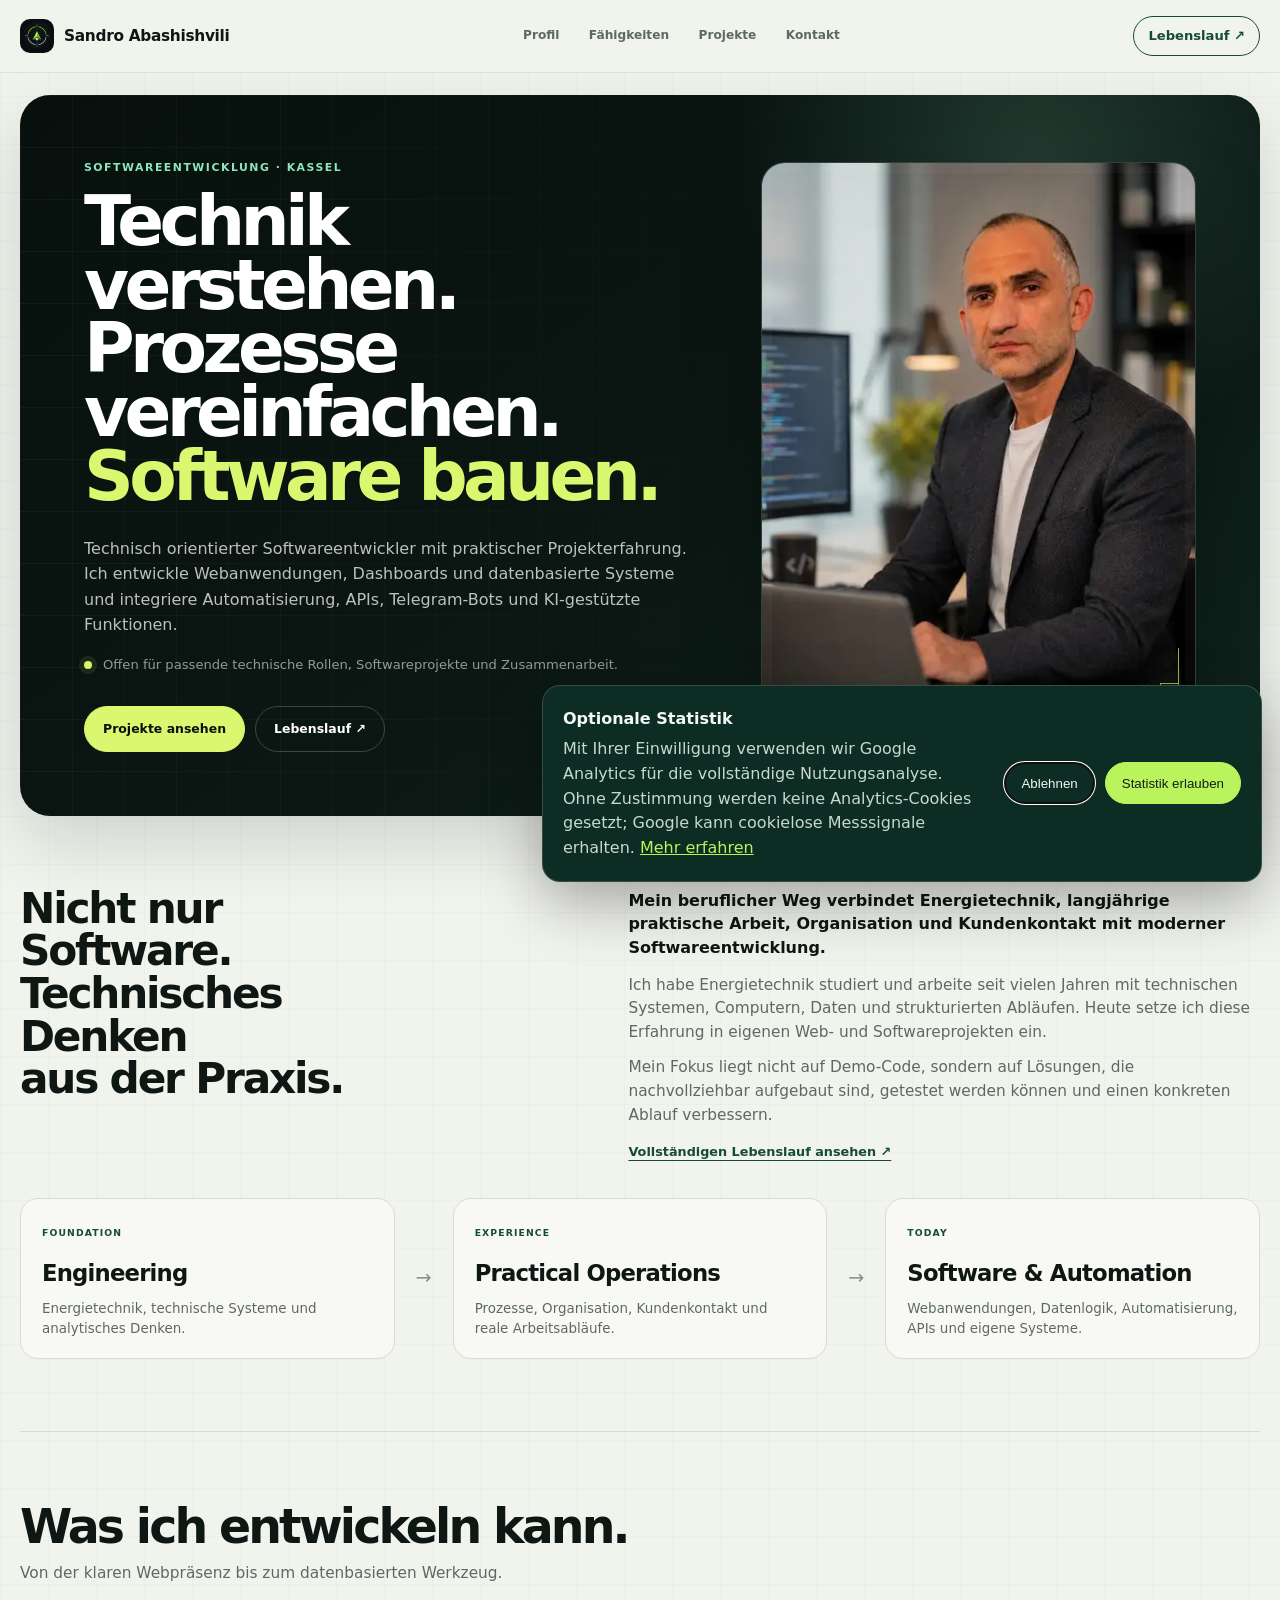
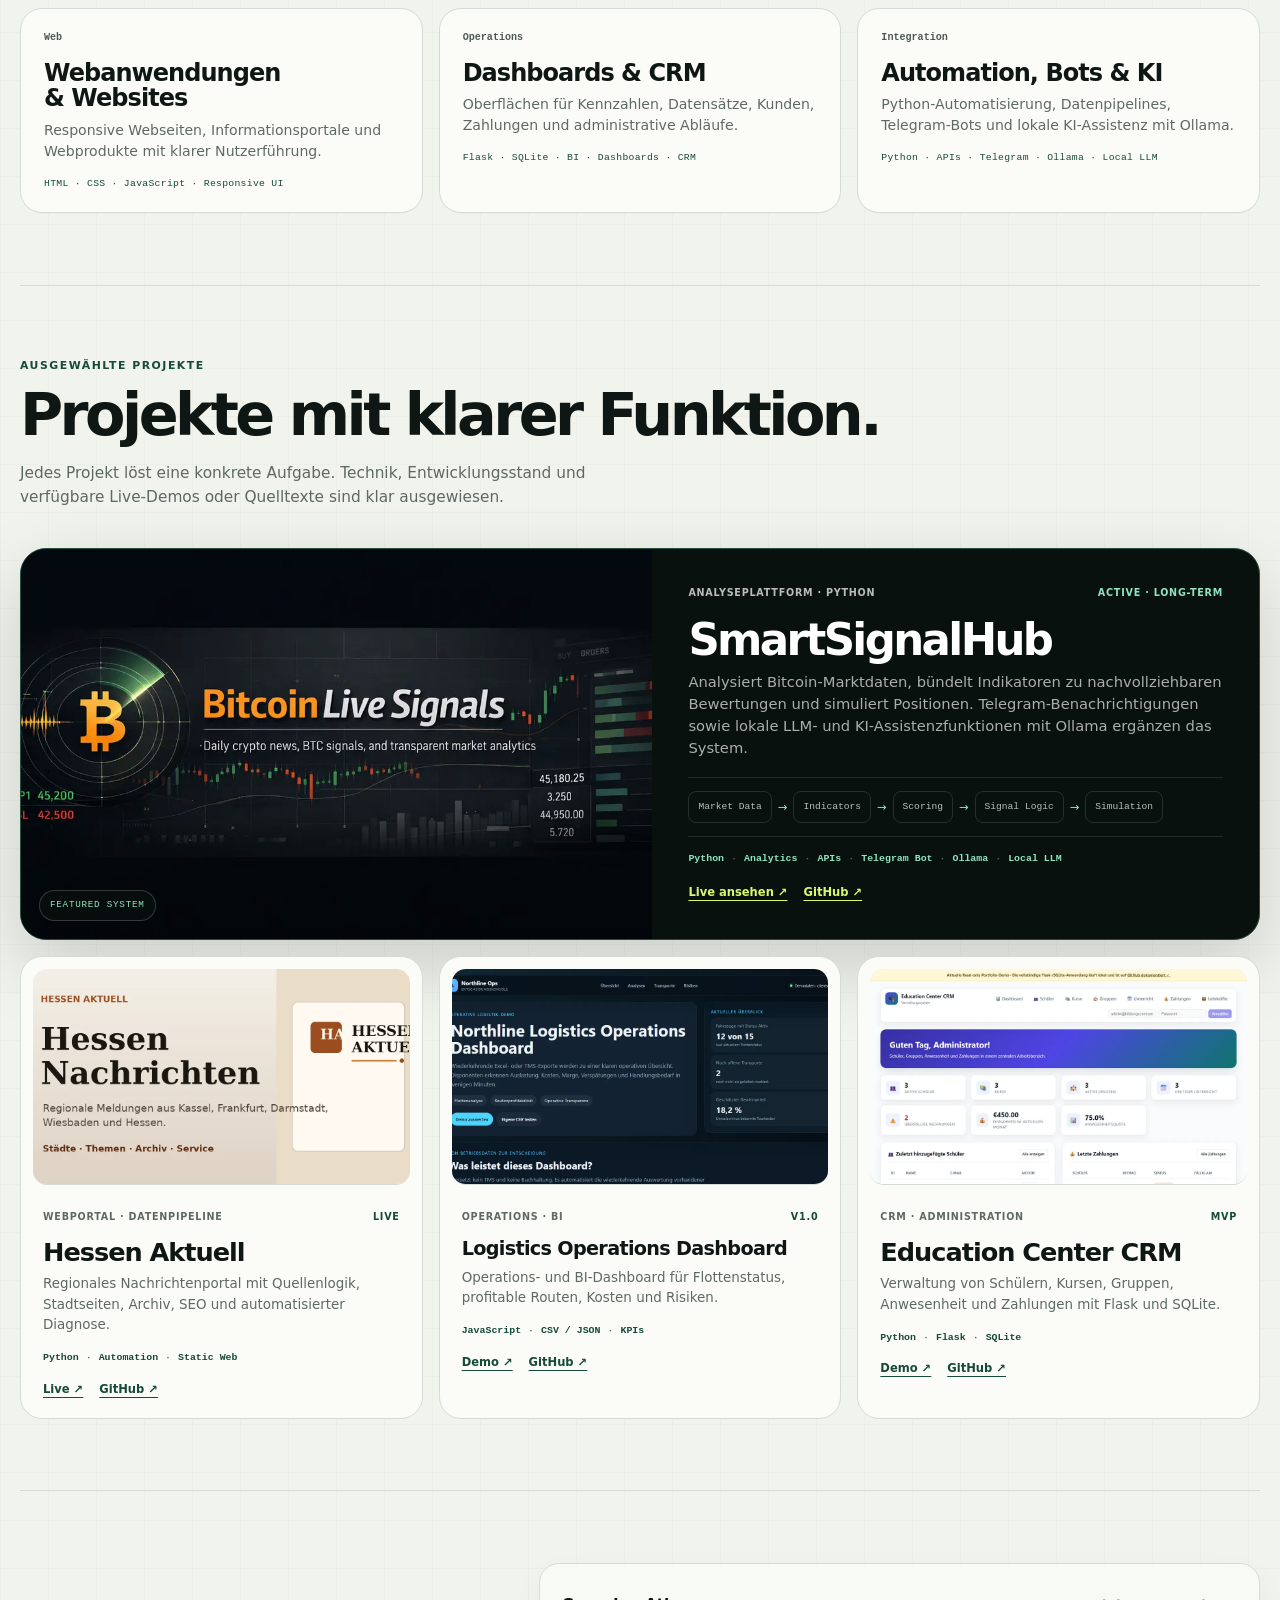
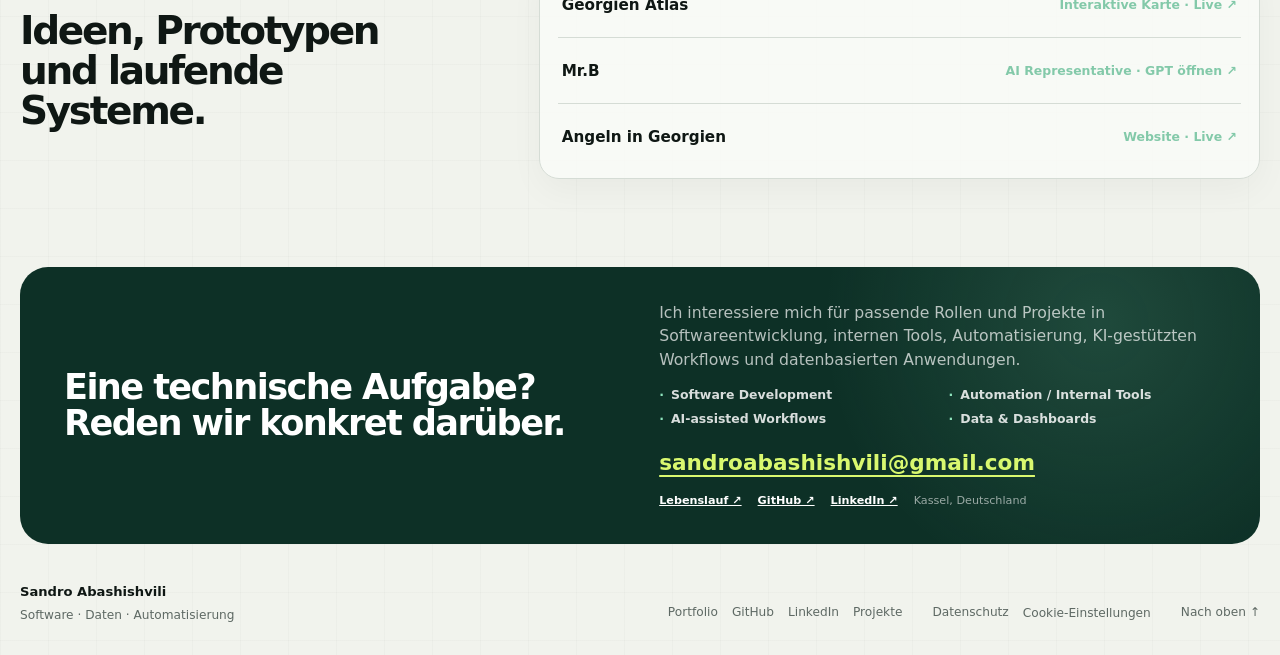
==== commit dcd7b865: "Balance portfolio contact section" ====
--- a/index.html
+++ b/index.html
@@ -149,7 +149,7 @@
 
     <section class="section other-projects"><div class="section-heading"><h2>Ideen, Prototypen und laufende Systeme.</h2></div><div class="project-list"><a href="https://sandro-abashishvili.de/georgien-atlas/" target="_blank" rel="noopener noreferrer"><strong>Georgien Atlas</strong><em>Interaktive Karte · Live ↗</em></a><a href="https://chatgpt.com/g/g-67b1e2c281888191a0cb0d1e8e384396-mr-b-smartsignalhub-ai-representative" target="_blank" rel="noopener noreferrer"><strong>Mr.B</strong><em>AI Representative · GPT öffnen ↗</em></a><a href="https://sandro-abashishvili.de/angeln-in-georgien/" target="_blank" rel="noopener noreferrer"><strong>Angeln in Georgien</strong><em>Website · Live ↗</em></a></div></section>
 
-    <section class="contact" id="kontakt"><div class="contact-heading"><h2>Eine technische Aufgabe?<br>Reden wir konkret darüber.</h2></div><div class="contact-copy"><p>Ich interessiere mich für passende Rollen und Zusammenarbeit rund um Softwareentwicklung, interne Tools, Automatisierung, KI-gestützte Workflows und datenbasierte Anwendungen.</p><div class="open-to"><span>Software Development</span><span>Automation / Internal Tools</span><span>AI-assisted Workflows</span><span>Data & Dashboards</span></div><a class="email" href="mailto:sandroabashishvili@gmail.com">sandroabashishvili@gmail.com</a><div class="contact-links"><a href="assets/Sandro-Abashishvili-Lebenslauf-IT-2026.pdf" target="_blank" rel="noopener noreferrer">Lebenslauf ↗</a><a href="https://github.com/sandroabashishvili" target="_blank" rel="noopener noreferrer">GitHub ↗</a><a href="https://www.linkedin.com/in/aleksandre-abashishvili-03417617a/" target="_blank" rel="noopener noreferrer">LinkedIn ↗</a><span>Kassel, Deutschland</span></div></div></section>
+    <section class="contact" id="kontakt"><div class="contact-heading"><h2>Eine technische Aufgabe?<br>Reden wir konkret darüber.</h2></div><div class="contact-copy"><p>Ich interessiere mich für passende Rollen und Projekte in Softwareentwicklung, internen Tools, Automatisierung, KI-gestützten Workflows und datenbasierten Anwendungen.</p><div class="open-to"><span>Software Development</span><span>Automation / Internal Tools</span><span>AI-assisted Workflows</span><span>Data & Dashboards</span></div><a class="email" href="mailto:sandroabashishvili@gmail.com">sandroabashishvili@gmail.com</a><div class="contact-links"><a href="assets/Sandro-Abashishvili-Lebenslauf-IT-2026.pdf" target="_blank" rel="noopener noreferrer">Lebenslauf ↗</a><a href="https://github.com/sandroabashishvili" target="_blank" rel="noopener noreferrer">GitHub ↗</a><a href="https://www.linkedin.com/in/aleksandre-abashishvili-03417617a/" target="_blank" rel="noopener noreferrer">LinkedIn ↗</a><span>Kassel, Deutschland</span></div></div></section>
   </main>
 
   <footer><div class="footer-profile"><strong>Sandro Abashishvili</strong><span>Software · Daten · Automatisierung</span></div><nav class="footer-profile-links" aria-label="Profil und Projekte"><a href="https://sandro-abashishvili.de/">Portfolio</a><a href="https://github.com/sandroabashishvili" target="_blank" rel="noopener noreferrer">GitHub</a><a href="https://www.linkedin.com/in/aleksandre-abashishvili-03417617a/" target="_blank" rel="noopener noreferrer">LinkedIn</a><a href="#projekte">Projekte</a></nav><nav class="footer-legal-links" aria-label="Datenschutz und Einstellungen"><a href="datenschutz/">Datenschutz</a><button type="button" class="footer-link-button" data-consent-settings>Cookie-Einstellungen</button></nav><a href="#start">Nach oben ↑</a></footer>
--- a/assets/styles.css
+++ b/assets/styles.css
@@ -376,13 +376,15 @@
 .projects { border-top: 1px solid var(--line); }
 .projects-heading {
   display: block;
-  max-width: 920px;
-  padding-left: clamp(18px, 2.2vw, 28px);
-  border-left: 2px solid var(--green);
+  max-width: none;
 }
 .projects-heading > .kicker { margin: 0 0 12px; color: var(--green); }
-.projects-heading h2 { max-width: 16ch; }
-.projects-heading > p:last-child { max-width: 760px; margin: 15px 0 0; color: var(--muted); }
+.projects-heading h2 { max-width: none; }
+.projects-heading > p:last-child { max-width: 960px; margin: 15px 0 0; color: var(--muted); }
+
+@media (min-width: 1081px) {
+  .projects-heading h2 { white-space: nowrap; }
+}
 
 .featured-project {
   display: grid;
--- a/assets/polish.css
+++ b/assets/polish.css
@@ -192,16 +192,16 @@
 
 /* Contact: two compact independent columns. */
 .contact {
-  grid-template-columns: minmax(0, 1fr) minmax(0, 1fr);
+  grid-template-columns: repeat(2, minmax(0, 1fr));
   align-items: center;
-  gap: clamp(34px, 4vw, 56px);
+  gap: clamp(28px, 3vw, 42px);
   margin-block: 16px 38px;
   padding: clamp(26px, 3vw, 34px) clamp(30px, 3.8vw, 44px);
 }
 .contact-heading,
 .contact-copy { min-width: 0; }
 .contact h2 {
-  max-width: 13ch;
+  max-width: none;
   font-size: clamp(2.2rem, 2.6vw, 2.7rem);
   line-height: 1.02;
   letter-spacing: -.046em;
@@ -213,7 +213,7 @@
   align-items: flex-start;
 }
 .contact-copy > p {
-  max-width: 48ch;
+  max-width: none;
   margin: 0;
   font-size: clamp(.98rem, 1.04vw, 1.04rem);
   line-height: 1.5;
--- a/assets/styles.css
+++ b/assets/styles.css
@@ -376,13 +376,15 @@
 .projects { border-top: 1px solid var(--line); }
 .projects-heading {
   display: block;
-  max-width: 920px;
-  padding-left: clamp(18px, 2.2vw, 28px);
-  border-left: 2px solid var(--green);
+  max-width: none;
 }
 .projects-heading > .kicker { margin: 0 0 12px; color: var(--green); }
-.projects-heading h2 { max-width: 16ch; }
-.projects-heading > p:last-child { max-width: 760px; margin: 15px 0 0; color: var(--muted); }
+.projects-heading h2 { max-width: none; }
+.projects-heading > p:last-child { max-width: 960px; margin: 15px 0 0; color: var(--muted); }
+
+@media (min-width: 1081px) {
+  .projects-heading h2 { white-space: nowrap; }
+}
 
 .featured-project {
   display: grid;
--- a/assets/polish.css
+++ b/assets/polish.css
@@ -192,16 +192,16 @@
 
 /* Contact: two compact independent columns. */
 .contact {
-  grid-template-columns: minmax(0, 1fr) minmax(0, 1fr);
+  grid-template-columns: repeat(2, minmax(0, 1fr));
   align-items: center;
-  gap: clamp(34px, 4vw, 56px);
+  gap: clamp(28px, 3vw, 42px);
   margin-block: 16px 38px;
   padding: clamp(26px, 3vw, 34px) clamp(30px, 3.8vw, 44px);
 }
 .contact-heading,
 .contact-copy { min-width: 0; }
 .contact h2 {
-  max-width: 13ch;
+  max-width: none;
   font-size: clamp(2.2rem, 2.6vw, 2.7rem);
   line-height: 1.02;
   letter-spacing: -.046em;
@@ -213,7 +213,7 @@
   align-items: flex-start;
 }
 .contact-copy > p {
-  max-width: 48ch;
+  max-width: none;
   margin: 0;
   font-size: clamp(.98rem, 1.04vw, 1.04rem);
   line-height: 1.5;
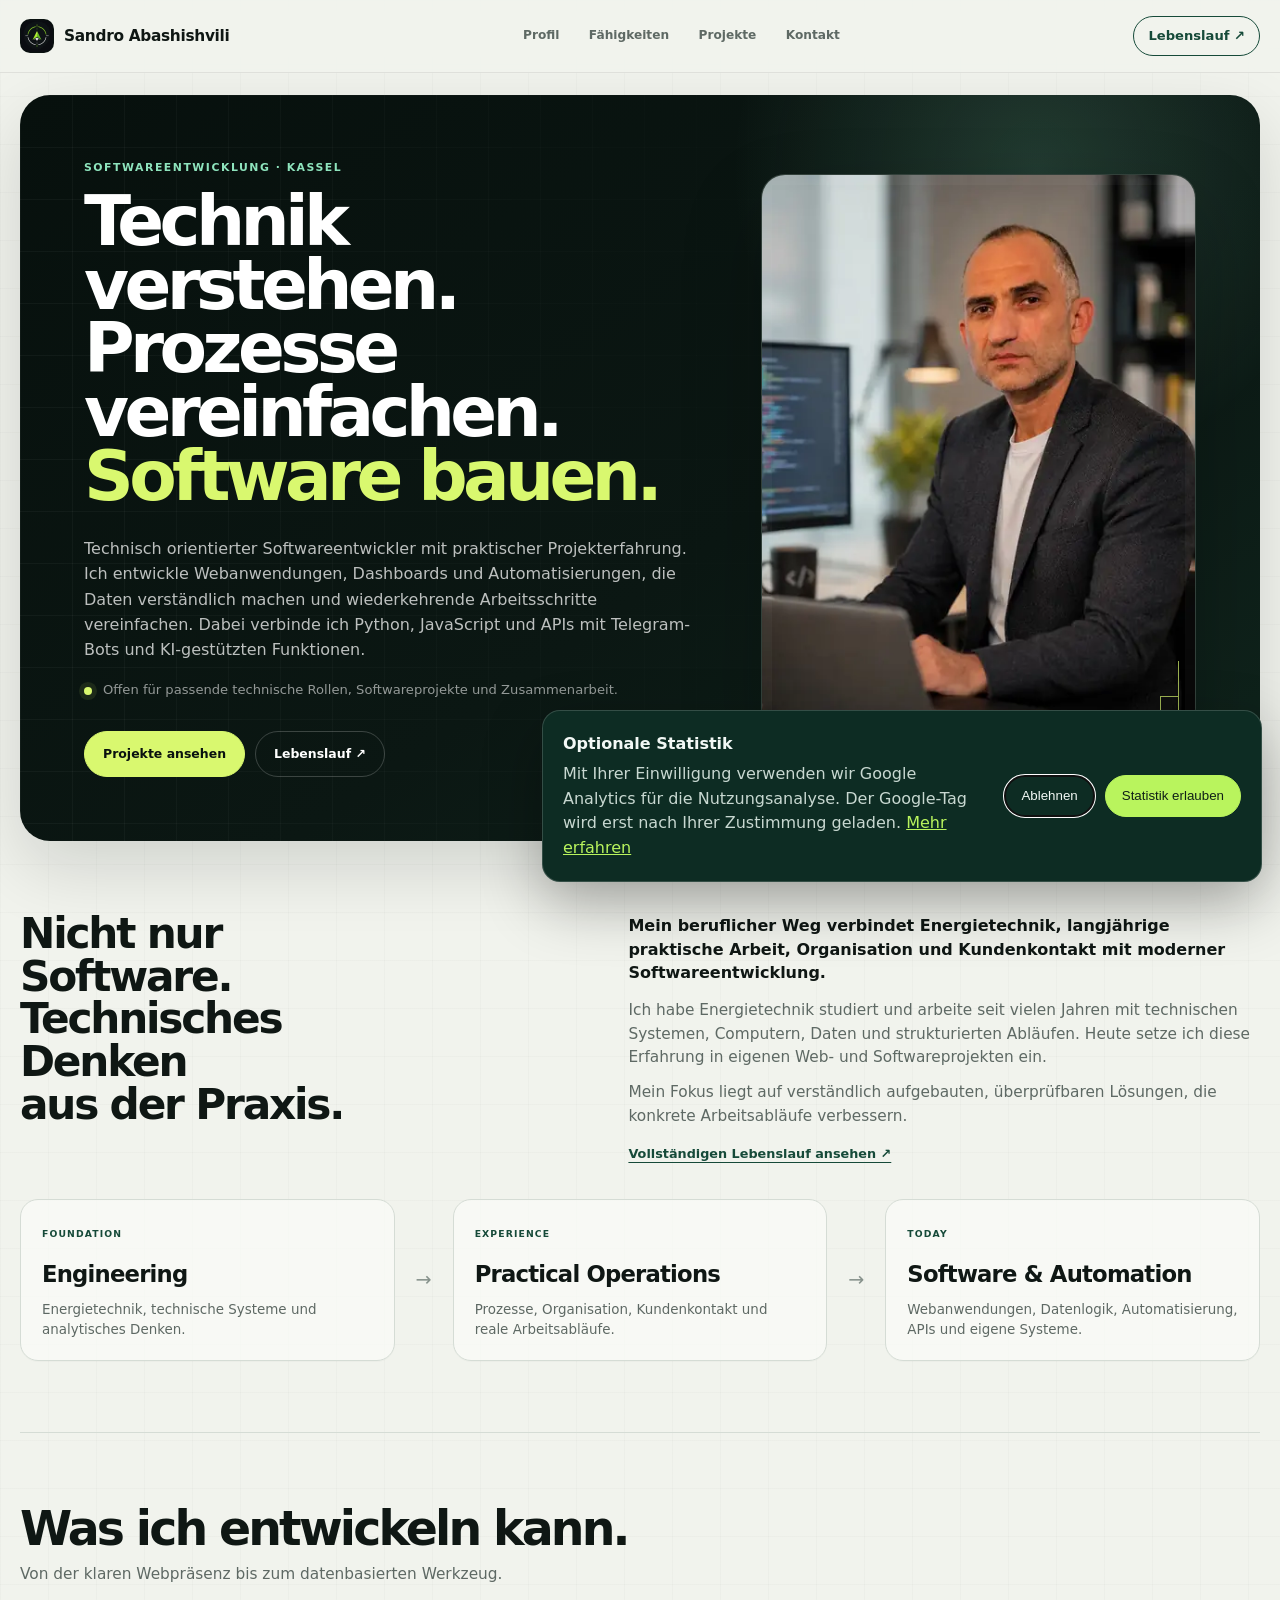
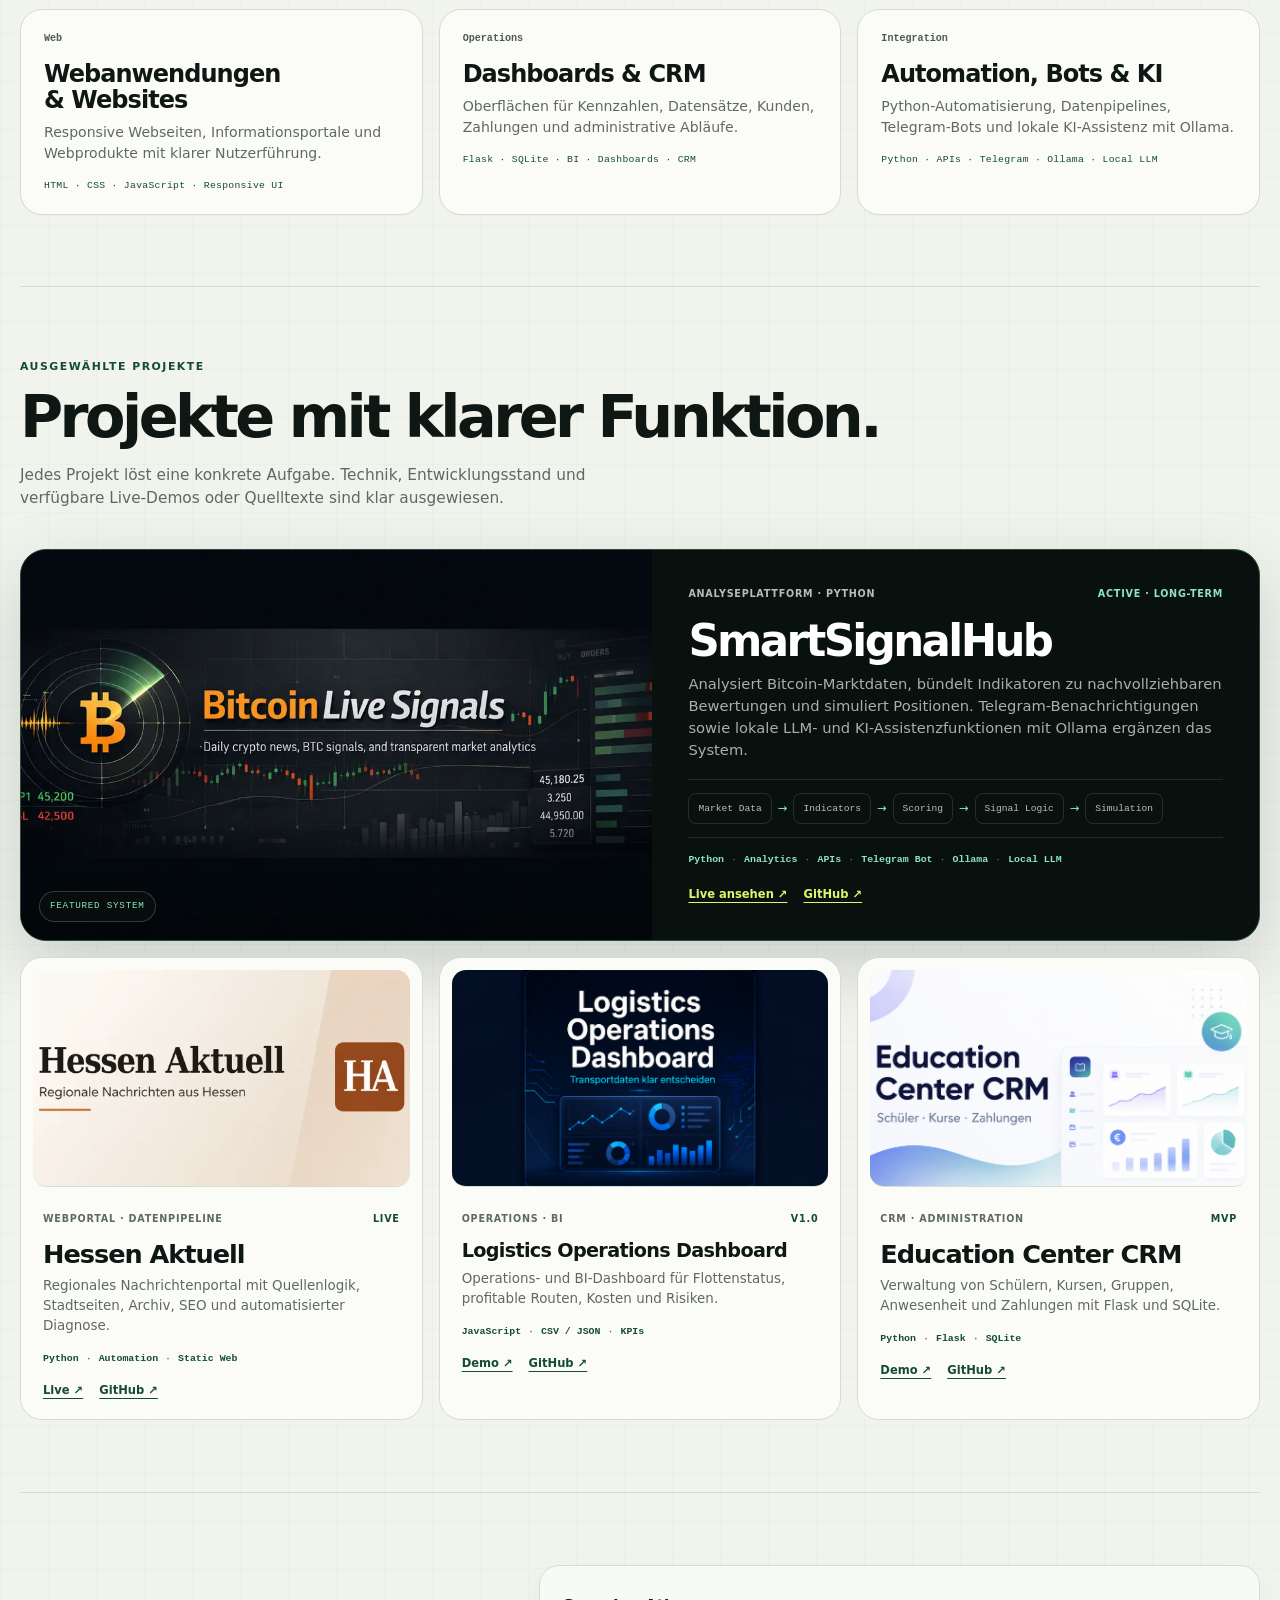
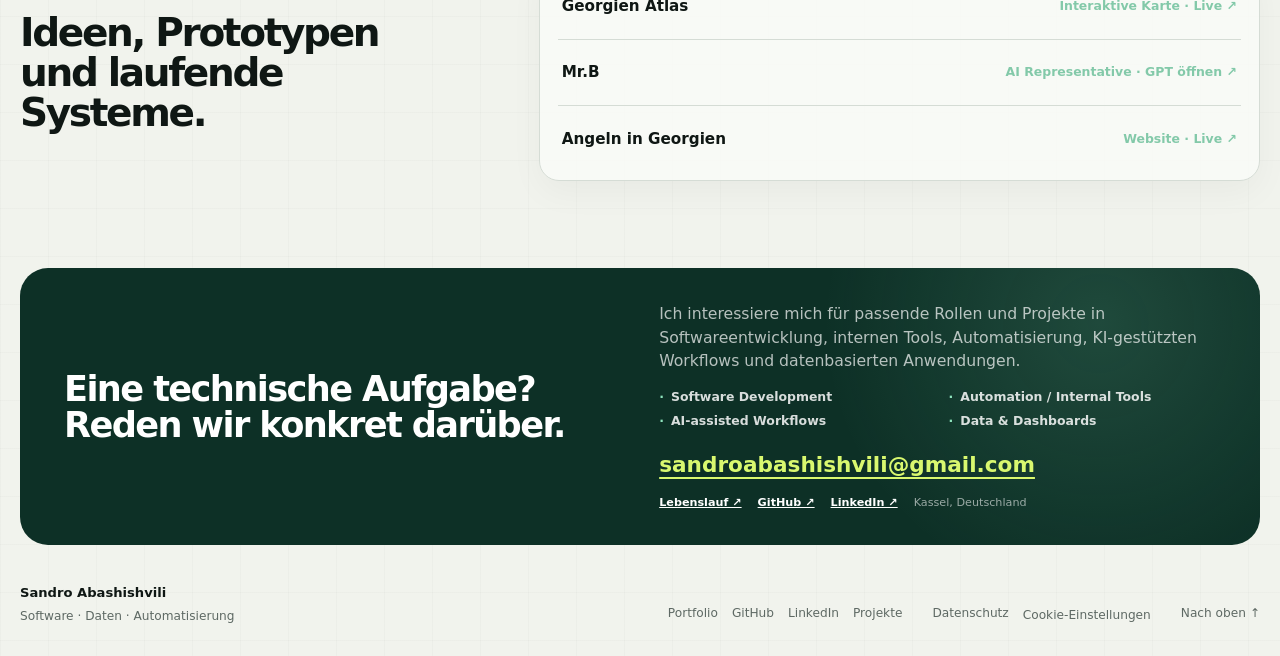
==== commit b9d35f95: "Clarify portfolio introduction and practical focus" ====
--- a/index.html
+++ b/index.html
@@ -100,7 +100,7 @@
       <div class="hero-copy">
         <p class="eyebrow">Softwareentwicklung · Kassel</p>
         <h1>Technik verstehen.<br>Prozesse vereinfachen.<br><em>Software bauen.</em></h1>
-        <p class="positioning">Technisch orientierter Softwareentwickler mit praktischer Projekterfahrung. Ich entwickle Webanwendungen, Dashboards und datenbasierte Systeme und integriere Automatisierung, APIs, Telegram-Bots und KI-gestützte Funktionen.</p>
+        <p class="positioning">Technisch orientierter Softwareentwickler mit praktischer Projekterfahrung. Ich entwickle Webanwendungen, Dashboards und Automatisierungen, die Daten verständlich machen und wiederkehrende Arbeitsschritte vereinfachen. Dabei verbinde ich Python, JavaScript und APIs mit Telegram-Bots und KI-gestützten Funktionen.</p>
         <p class="availability"><span aria-hidden="true"></span><span class="availability-text">Offen für passende technische Rollen, Softwareprojekte und Zusammenarbeit.</span></p>
         <div class="actions"><a class="button primary" href="#projekte">Projekte ansehen</a><a class="button secondary" href="assets/Sandro-Abashishvili-Lebenslauf-IT-2026.pdf" target="_blank" rel="noopener noreferrer">Lebenslauf ↗</a></div>
       </div>
@@ -115,7 +115,7 @@
       <div class="profile-content">
         <p class="lead">Mein beruflicher Weg verbindet Energietechnik, langjährige praktische Arbeit, Organisation und Kundenkontakt mit moderner Softwareentwicklung.</p>
         <p>Ich habe Energietechnik studiert und arbeite seit vielen Jahren mit technischen Systemen, Computern, Daten und strukturierten Abläufen. Heute setze ich diese Erfahrung in eigenen Web- und Softwareprojekten ein.</p>
-        <p>Mein Fokus liegt nicht auf Demo-Code, sondern auf Lösungen, die nachvollziehbar aufgebaut sind, getestet werden können und einen konkreten Ablauf verbessern.</p>
+        <p>Mein Fokus liegt auf verständlich aufgebauten, überprüfbaren Lösungen, die konkrete Arbeitsabläufe verbessern.</p>
         <a class="text-link" href="assets/Sandro-Abashishvili-Lebenslauf-IT-2026.pdf" target="_blank" rel="noopener noreferrer">Vollständigen Lebenslauf ansehen ↗</a>
       </div>
       <div class="journey" aria-label="Beruflicher Weg">
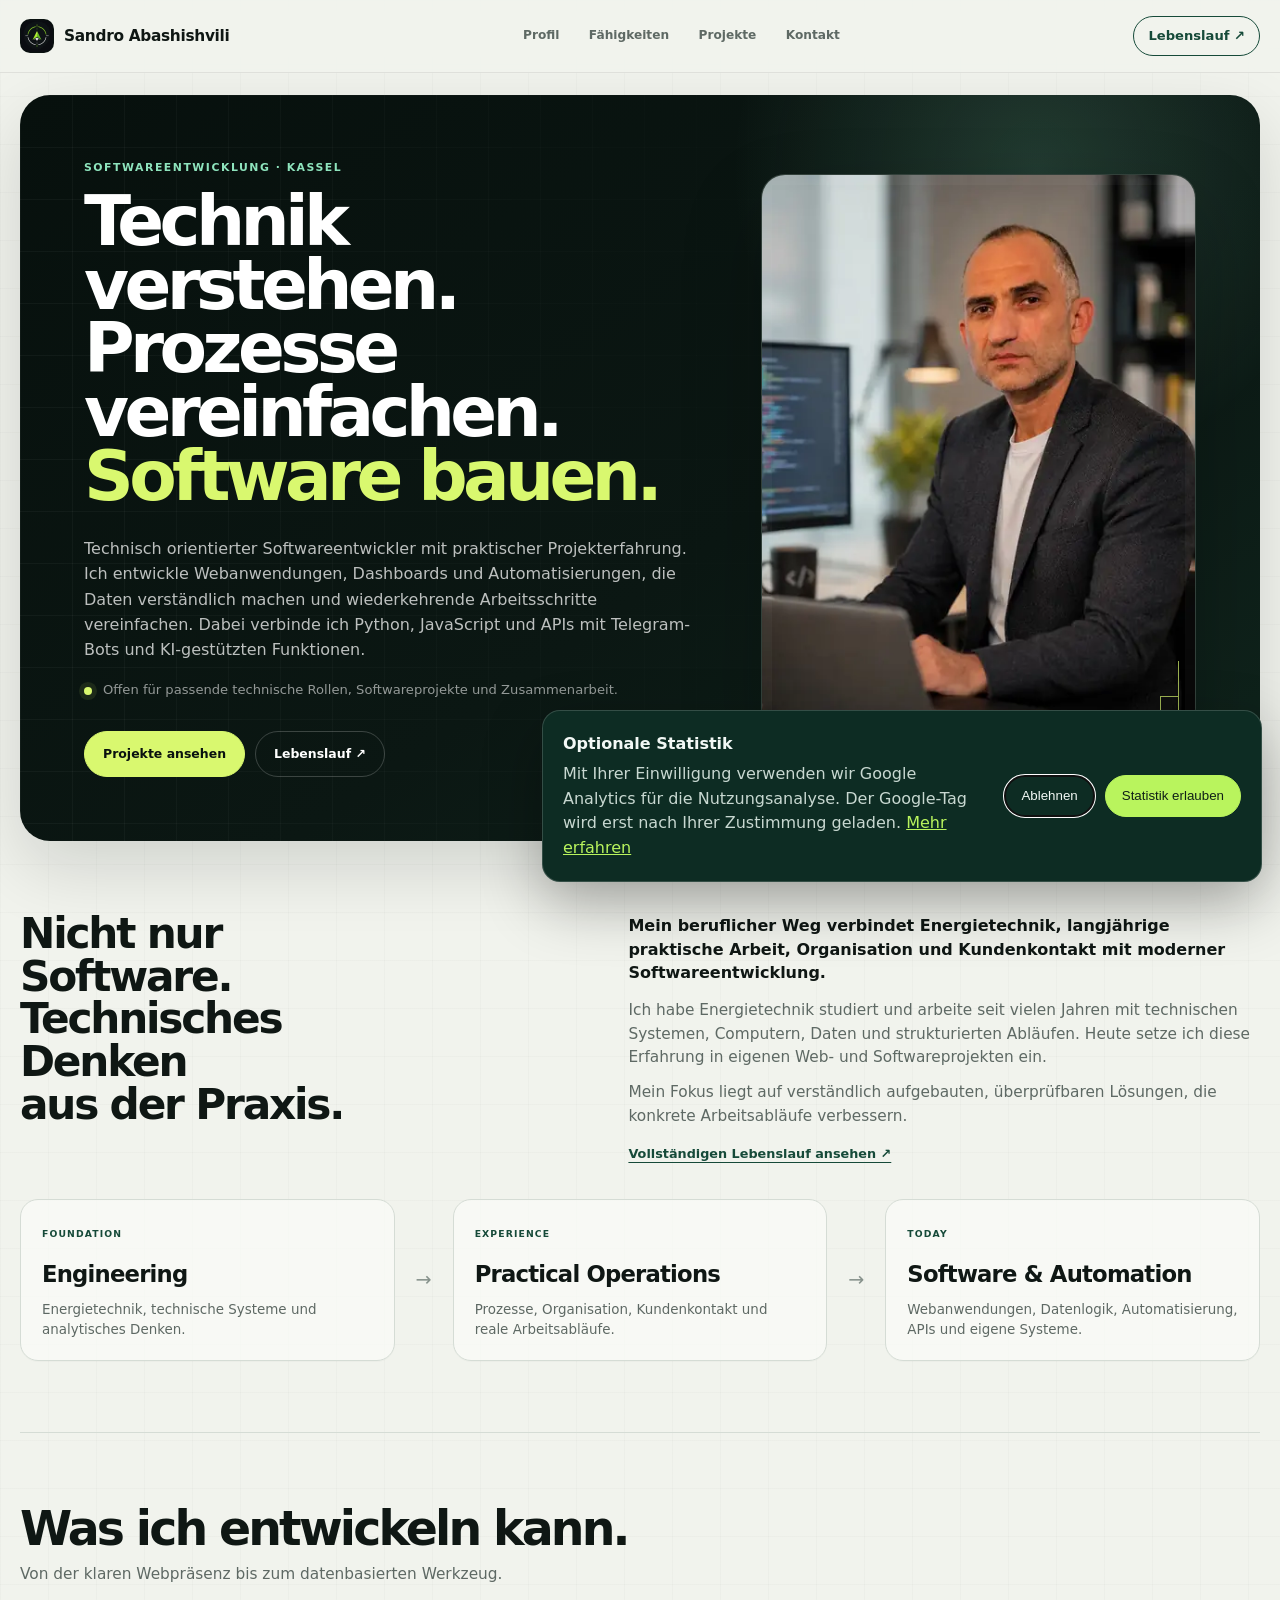
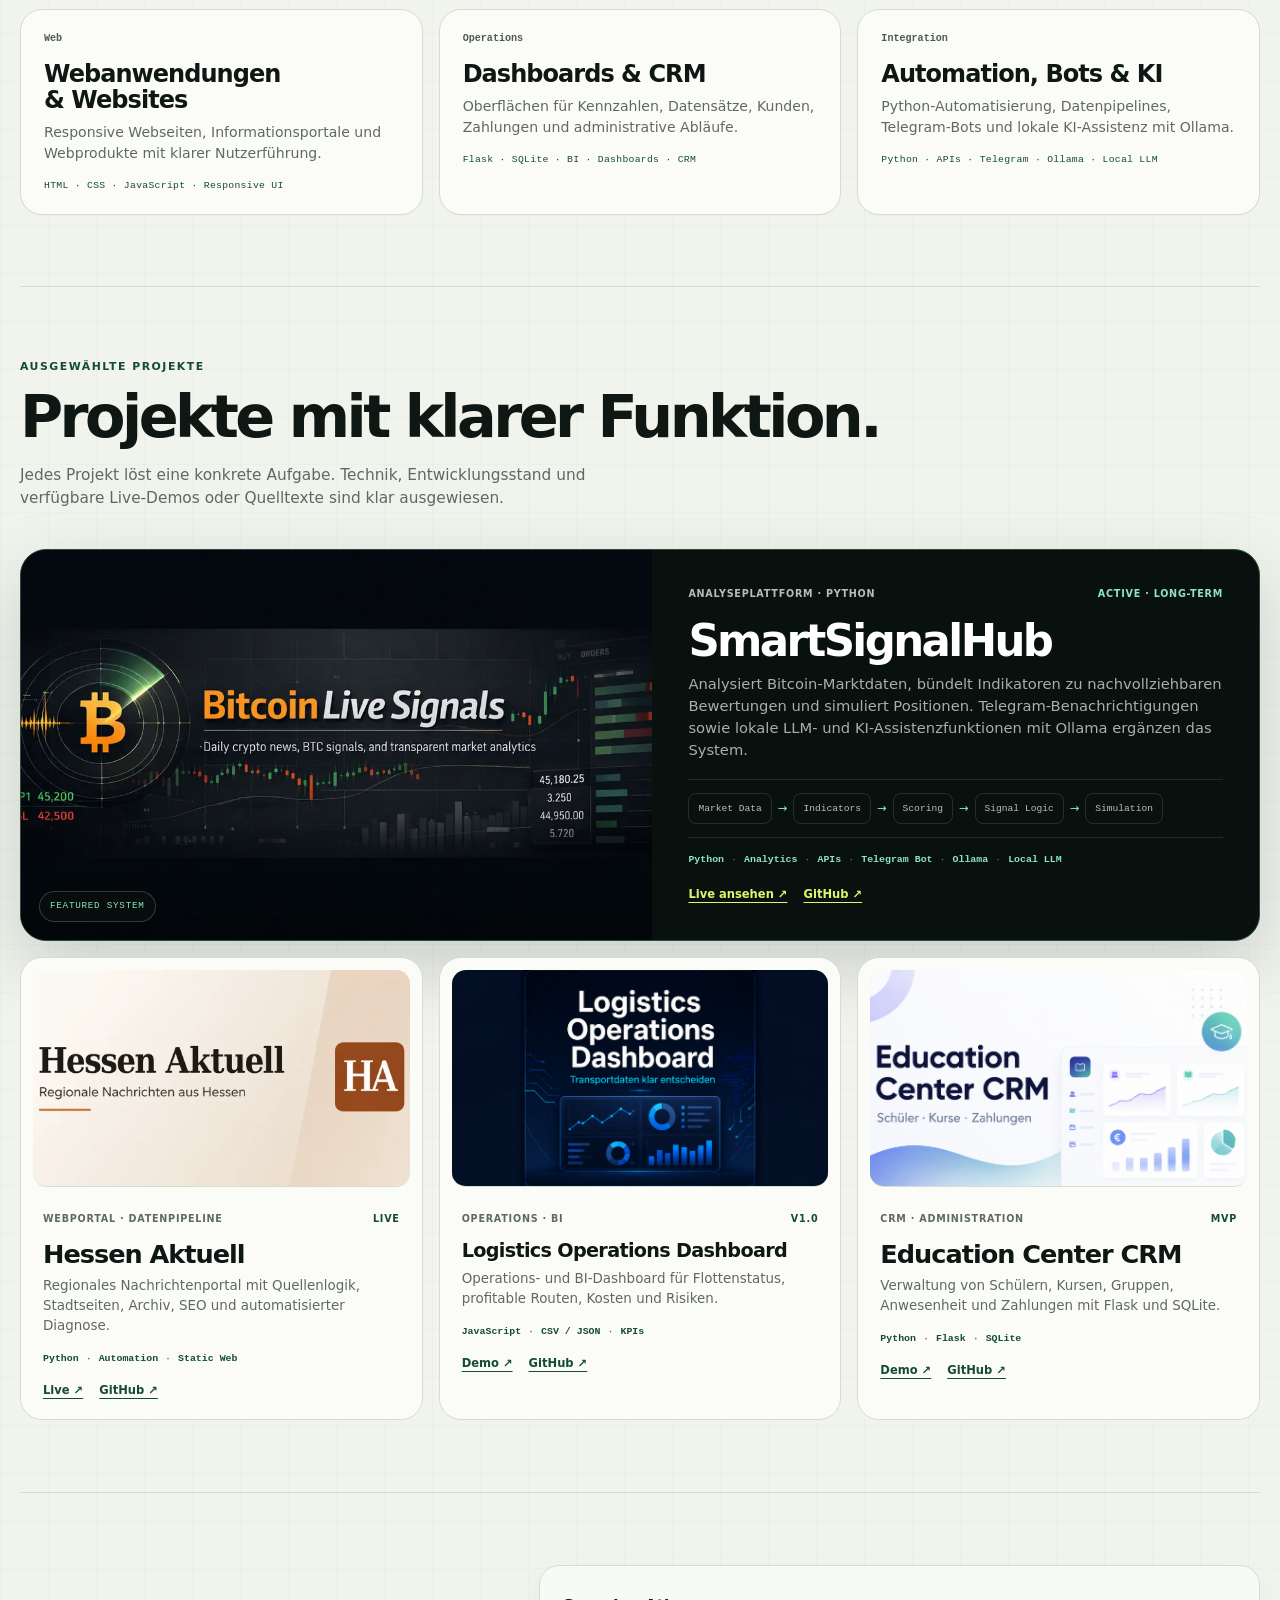
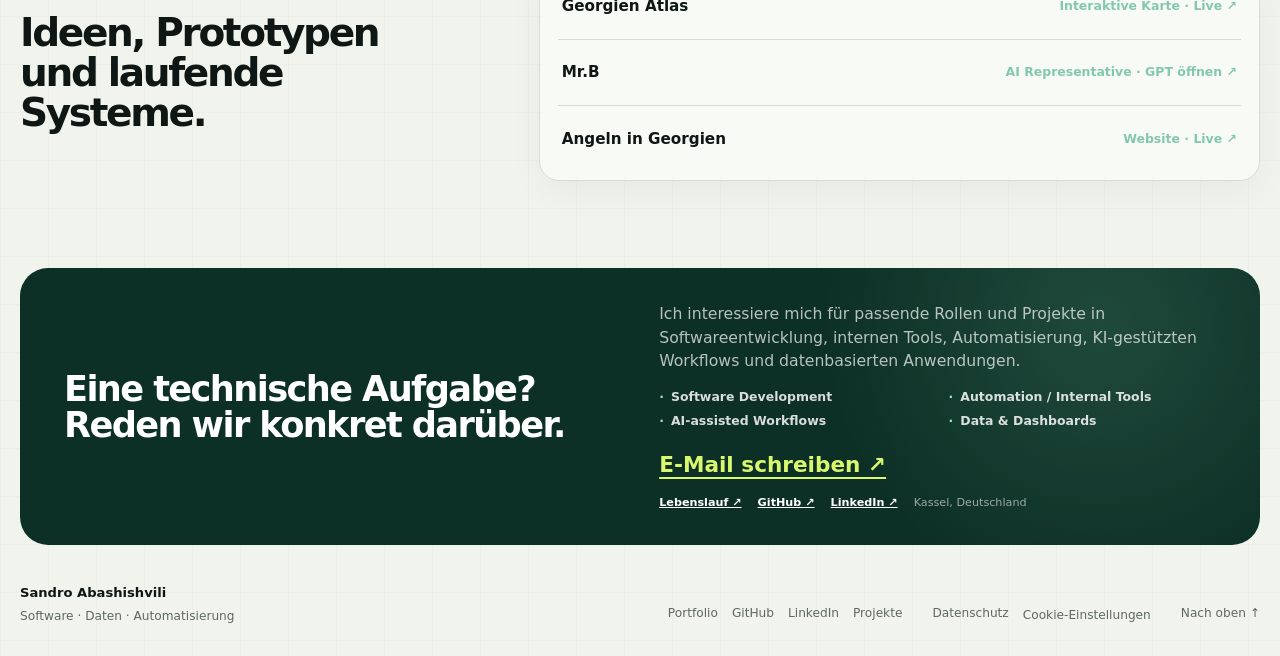
==== commit 67585f58: "Use descriptive labels for personal email contact links" ====
--- a/index.html
+++ b/index.html
@@ -149,7 +149,7 @@
 
     <section class="section other-projects"><div class="section-heading"><h2>Ideen, Prototypen und laufende Systeme.</h2></div><div class="project-list"><a href="https://sandro-abashishvili.de/georgien-atlas/" target="_blank" rel="noopener noreferrer"><strong>Georgien Atlas</strong><em>Interaktive Karte · Live ↗</em></a><a href="https://chatgpt.com/g/g-67b1e2c281888191a0cb0d1e8e384396-mr-b-smartsignalhub-ai-representative" target="_blank" rel="noopener noreferrer"><strong>Mr.B</strong><em>AI Representative · GPT öffnen ↗</em></a><a href="https://sandro-abashishvili.de/angeln-in-georgien/" target="_blank" rel="noopener noreferrer"><strong>Angeln in Georgien</strong><em>Website · Live ↗</em></a></div></section>
 
-    <section class="contact" id="kontakt"><div class="contact-heading"><h2>Eine technische Aufgabe?<br>Reden wir konkret darüber.</h2></div><div class="contact-copy"><p>Ich interessiere mich für passende Rollen und Projekte in Softwareentwicklung, internen Tools, Automatisierung, KI-gestützten Workflows und datenbasierten Anwendungen.</p><div class="open-to"><span>Software Development</span><span>Automation / Internal Tools</span><span>AI-assisted Workflows</span><span>Data & Dashboards</span></div><a class="email" href="mailto:sandroabashishvili@gmail.com">sandroabashishvili@gmail.com</a><div class="contact-links"><a href="assets/Sandro-Abashishvili-Lebenslauf-IT-2026.pdf" target="_blank" rel="noopener noreferrer">Lebenslauf ↗</a><a href="https://github.com/sandroabashishvili" target="_blank" rel="noopener noreferrer">GitHub ↗</a><a href="https://www.linkedin.com/in/aleksandre-abashishvili-03417617a/" target="_blank" rel="noopener noreferrer">LinkedIn ↗</a><span>Kassel, Deutschland</span></div></div></section>
+    <section class="contact" id="kontakt"><div class="contact-heading"><h2>Eine technische Aufgabe?<br>Reden wir konkret darüber.</h2></div><div class="contact-copy"><p>Ich interessiere mich für passende Rollen und Projekte in Softwareentwicklung, internen Tools, Automatisierung, KI-gestützten Workflows und datenbasierten Anwendungen.</p><div class="open-to"><span>Software Development</span><span>Automation / Internal Tools</span><span>AI-assisted Workflows</span><span>Data & Dashboards</span></div><a class="email" href="mailto:sandroabashishvili@gmail.com">E-Mail schreiben ↗</a><div class="contact-links"><a href="assets/Sandro-Abashishvili-Lebenslauf-IT-2026.pdf" target="_blank" rel="noopener noreferrer">Lebenslauf ↗</a><a href="https://github.com/sandroabashishvili" target="_blank" rel="noopener noreferrer">GitHub ↗</a><a href="https://www.linkedin.com/in/aleksandre-abashishvili-03417617a/" target="_blank" rel="noopener noreferrer">LinkedIn ↗</a><span>Kassel, Deutschland</span></div></div></section>
   </main>
 
   <footer><div class="footer-profile"><strong>Sandro Abashishvili</strong><span>Software · Daten · Automatisierung</span></div><nav class="footer-profile-links" aria-label="Profil und Projekte"><a href="https://sandro-abashishvili.de/">Portfolio</a><a href="https://github.com/sandroabashishvili" target="_blank" rel="noopener noreferrer">GitHub</a><a href="https://www.linkedin.com/in/aleksandre-abashishvili-03417617a/" target="_blank" rel="noopener noreferrer">LinkedIn</a><a href="#projekte">Projekte</a></nav><nav class="footer-legal-links" aria-label="Datenschutz und Einstellungen"><a href="datenschutz/">Datenschutz</a><button type="button" class="footer-link-button" data-consent-settings>Cookie-Einstellungen</button></nav><a href="#start">Nach oben ↑</a></footer>
